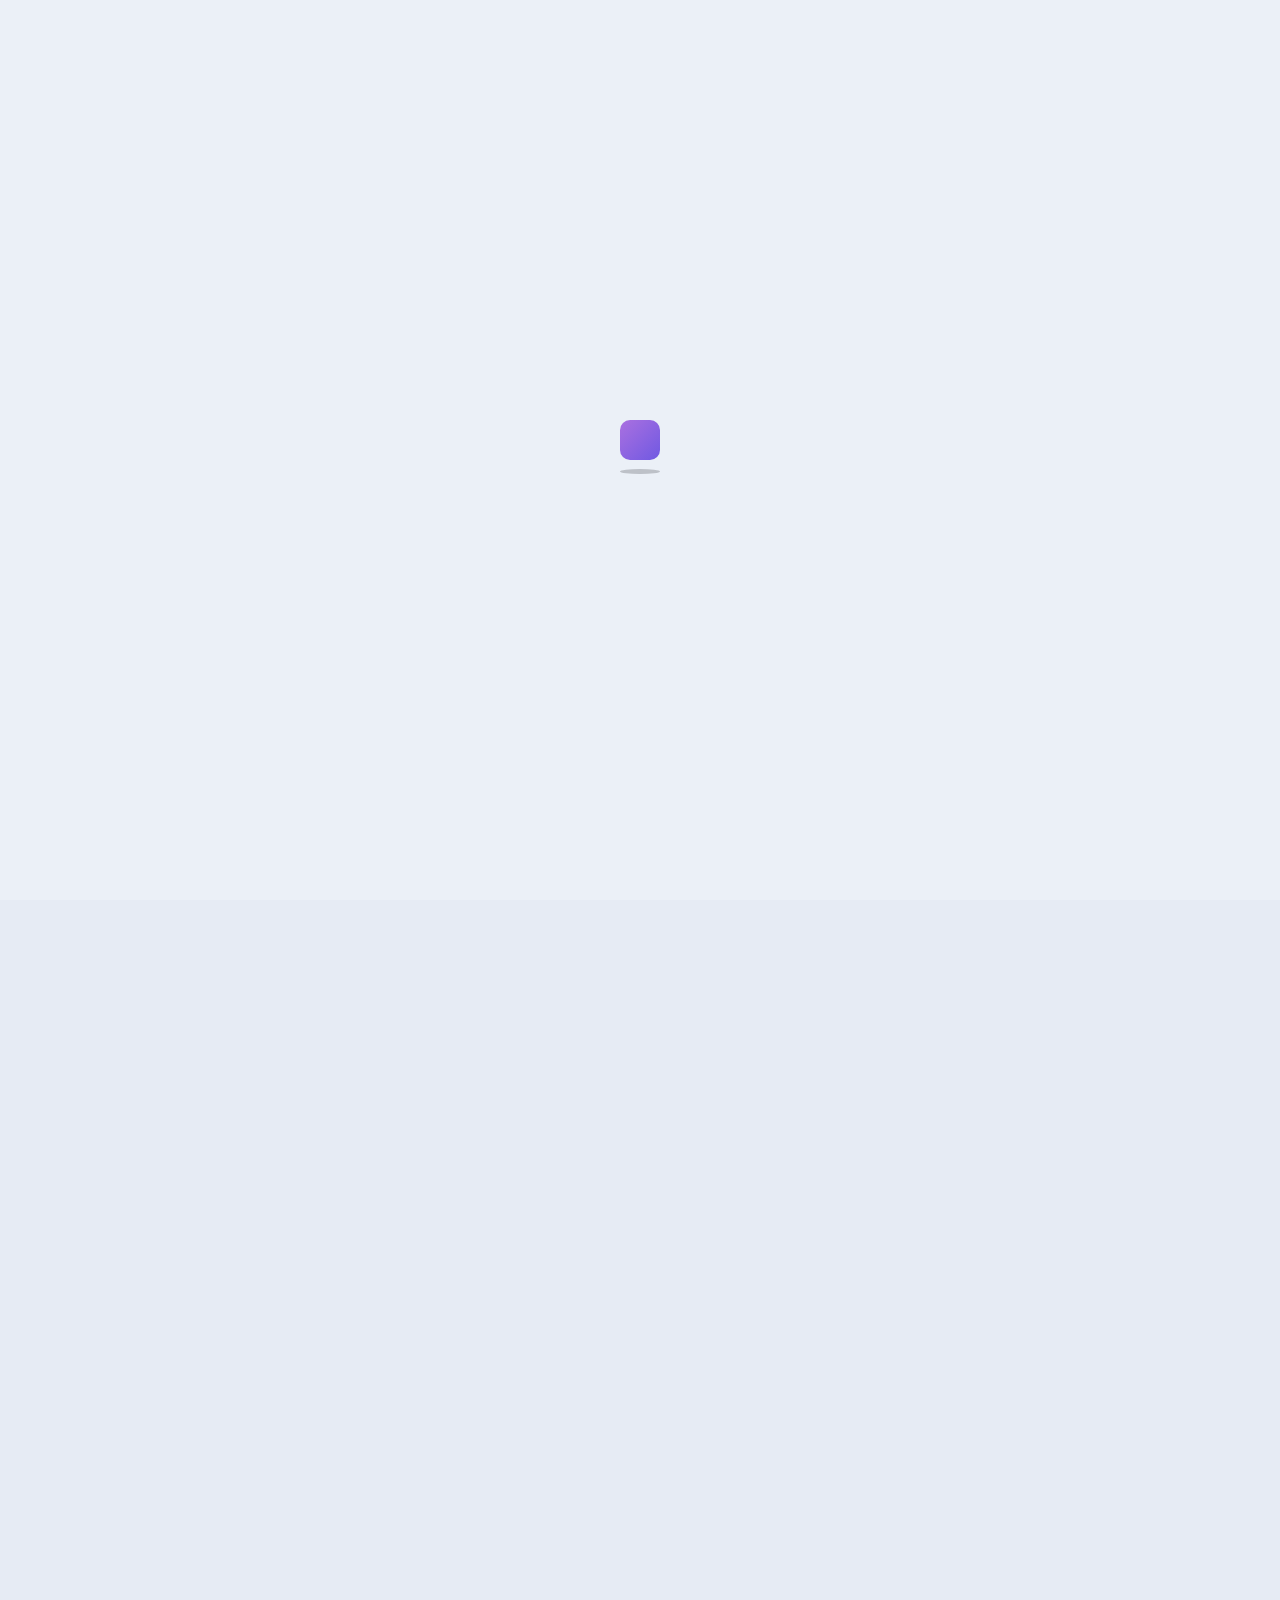
==== index.html @ 83da7476 "update 2" ====
<!DOCTYPE html>
<html lang="en" dir="ltr">

  <head>
    <meta charset="UTF-8">
    <!-- Page Title -->
    <title>Jufi Iqbal - Personal Portfolio & Resume</title>

    <!-- Meta Tags -->
    <meta name="description" content="Jufi Iqbal - Personal Portfolio & Resume HTML Template!">
    <meta name="keywords" content="Resume, Portfolio, Personal Page, CV, Web Developer">
    <meta name="author" content="jufi">
    <meta name="website" content="https://github.com/Juff-Iqs/resume.git">
    <meta name="email" content="juff.tigre@gmail.com" />
    <meta name="version" content="1.0.0">
                

    <!-- Viewport Meta-->
    <meta http-equiv="X-UA-Compatible" content="IE=edge">
    <meta name="viewport" content="width=device-width, initial-scale=1, maximum-scale=1">

    <!-- Template Favicon & Icons Start -->
    <link rel="icon" href="img/favicon/favicon.ico" sizes="any">
    <link rel="icon" href="img/favicon/icon.svg" type="image/svg+xml">
    <link rel="apple-touch-icon" href="img/favicon/apple-touch-icon.png">
    <link rel="manifest" href="img/favicon/manifest.webmanifest">


    <!-- Template Favicon & Icons End -->
    <!-- Facebook Metadata WA Start -->
     <meta property="og:title" content="Jufi Iqbal - Personal Portfolio & Resume">
     <meta property="og:description" content="Let's Build Your Digital Business Together!">
     <meta property="og:url" content="https://juff-iqs.github.io/resume/">
     <meta property="og:image" content="https://juff-iqs.github.io/img/works/resume-meta-jufi.jpg">
     <meta property="og:type" content="website">
     <meta property="og:site_name" content="Jufi Iqbal Portfolio">
     
     <!-- Twitter -->
      <meta name="twitter:card" content="summary_large_image">
      <meta name="twitter:title" content="Jufi Iqbal - Personal Portfolio & Resume">
      <meta name="twitter:description" content="Let's Build Your Digital Business Together!">
      <meta name="twitter:image" content="https://juff-iqs.github.io/img/works/resume-meta-jufi.jpg">

    
    <!-- Template Styles Start -->
    <link rel="stylesheet" href="css/loaders/loader.css">
    <link rel="stylesheet" type="text/css" href="css/plugins.css">
    <link rel="stylesheet" type="text/css" href="css/main.css">
    <!-- Template Styles End -->

    <!-- Custom Browser Color Start -->
    <meta name="theme-color" media="(prefers-color-scheme: light)" content="#dcdce7">
    <meta name="theme-color" media="(prefers-color-scheme: dark)" content="#111111">
    <meta name="msapplication-navbutton-color" content="#111111">
    <meta name="mobile-web-app-capable" content="yes">
    <meta name="apple-mobile-web-app-status-bar-style" content="black-translucent">
    <!-- Custom Browser Color End -->
  </head>

  <body>
    <!-- Loader Start -->
    <div id="loader" class="loader">
      <div id="loaderContent" class="loader__content">
        <div class="loader__shadow"></div>
        <div class="loader__box"></div>
      </div>
    </div>
    <!-- Loader End -->

    <!-- Header Start -->
    <header id="header" class="header d-flex justify-content-between">
      <!-- Navigation Menu Start -->
      <div class="header__navigation">
        <nav id="menu" class="menu">
          <ul class="menu__list d-flex justify-content-start">
            <li class="menu__item">
              <a class="menu__link btn" href="#home">
                <span class="menu__caption">Home</span>
                <i class="ph-bold ph-house-simple"></i>
              </a>
            </li>
            <li class="menu__item">
              <a class="menu__link btn" href="#portfolio">
                <span class="menu__caption">Portfolio</span>
                <i class="ph-bold ph-squares-four"></i>
              </a>
            </li>
            <li class="menu__item">
              <a class="menu__link btn" href="#about">
                <span class="menu__caption">About Me</span>
                <i class="ph-bold ph-user"></i>
              </a>
            </li>
            <li class="menu__item">
              <a class="menu__link btn" href="#resume">
                <span class="menu__caption">Resume</span>
                <i class="ph-bold ph-article"></i>
              </a>
            </li>
            <li class="menu__item">
              <a class="menu__link btn" href="#contact">
                <span class="menu__caption">Contact</span>
                <i class="ph-bold ph-envelope"></i>
              </a>
            </li>
          </ul>
        </nav>
      </div>
      <!-- Navigation Menu End -->

      <!-- Header Controls Start -->
       <!-- Tambahkan tombol switch language -->



  <!-- Language Switcher -->
  <button id="lang-switcher" 
          class="lang-switcher header__switcher btn" 
          type="button" role="switch" 
          aria-label="language switch" 
          aria-checked="en">
    <i class="ph-bold ph-translate"></i>
  </button>
      
      <div class="header__controls d-flex justify-content-end">
        <button id="color-switcher" class="color-switcher header__switcher btn" type="button" role="switch" aria-label="light/dark mode" aria-checked="true"></button>
        <a id="notify-trigger" class="header__trigger btn" target="_blank" 
        href="https://wa.me/6287888797917?text=Halo%2C%20saya%20lihat%20resume%20di%20web%20anda.%20Boleh%20saya%20mengetahui%20info%20lebih%20detail%3F">
          <span class="trigger__caption lang lang-en">Let's Talk</span>
          <span class="trigger__caption lang lang-id" style="display:none;">Hubungi Saya</span>
          <i class="ph-bold ph-chat-dots"></i>
        </a>
      </div>
      <!-- Header Controls End -->

    </header>
    <!-- Header End -->

    <!-- Gradient Background Start -->
    <div class="gradient-background">
      <div class="blur"></div>
      <div class="blur"></div>
      <div class="blur"></div>
    </div>
    <!-- Gradient Background End -->

    <!-- Avatar Side Block Start -->
    <div id="avatar" class="avatar">
      <div class="avatar__container d-flex flex-column justify-content-lg-between">
        <!-- image and logo -->
        <div class="avatar__block">
          <div class="avatar__image">
            <img src="img/avatars/foto-selvie.jpg" alt="Fullstack Developer">
          </div>

          <div class="avatar__logo d-flex align-items-center justify-content-center">
            
          <h6>Jufi Iqbal</h6>
          </div>

        </div>
        <!-- data caption #1 -->
        <div class="avatar__block">
          <h6>
            <small class="top lang lang-en">Specialization :</small>
            <small class="top lang lang-id" style="display:none;">Spesialisasi :</small>
             Full Stack Developer
          </h6>
        </div>
        <!-- data caption #2 -->
        <div class="avatar__block">
          <h6>
            <small class="top lang lang-en">Based in :</small>
            <small class="top lang lang-id" style="display:none;">Domisili :</small>
            Jakarta, Indonesia
          </h6>
        </div>
        <!-- socials and CTA button -->
        <div class="avatar__block">
          <div class="avatar__socials">
            <ul class="socials-square d-flex justify-content-center gap-5 center-content mt-2">
              <li class="socials-square__item">
                <a class="socials-square__link btn" href="https://www.instagram.com/suntreedjaya?utm_source=ig_web_button_share_sheet&igsh=MXVlNzN4NW9uazRpZw==" target="_blank"><i class="ph-bold ph-instagram-logo"></i></a>
              </li>
              <li class="socials-square__item">
                <a class="socials-square__link btn" href="https://www.facebook.com/profile.php?id=100093439098148" target="_blank"><i class="ph-bold ph-facebook-logo"></i></a>
              </li>
              <li class="socials-square__item">
                <a class="socials-square__link btn" href="https://id.linkedin.com/in/jufiiqbal" target="_blank"><i class="ph ph-linkedin-logo"></i></a>
              </li>
            </ul>
          </div>
          <div class="avatar__btnholder">
            <a class="btn btn-default btn-fullwidth btn-hover btn-hover-accent" href="#contact" target="_blank">
              <span class="btn-caption">Download CV</span>
               <i class="ph-bold ph-download-simple"></i>
            </a>
          </div>
        </div>
      </div>
    </div>
    <!-- Avatar Side Block End -->

    <!-- Page Content Start -->
    <div id="content" class="content">
      <div class="content__wrapper">

        <!-- Intro Section Start -->
        <section id="home" class="main intro">

          <!-- Headline Start -->
          <div id="headline" class="headline d-flex align-items-start flex-column" data-speed="1">
            <p class="headline__subtitle animate-headline">
              <svg xmlns="http://www.w3.org/2000/svg" x="0px" y="0px" width="13px" height="13px" viewBox="0 0 13 13" fill="currentColor">
                <path fill="currentColor" d="M5.6,12.6c-0.5-0.8-0.7-2.4-1.7-3.5c-1-1-2.7-1.2-3.5-1.7C-0.1,7-0.1,6,0.4,5.6c0.8-0.5,2.3-0.6,3.5-1.8
                  C5,2.8,5.1,1.2,5.6,0.4C6-0.1,7-0.1,7.4,0.4c0.5,0.8,0.7,2.4,1.8,3.5c1.2,1.2,2.6,1.2,3.5,1.7c0.6,0.4,0.6,1.4,0,1.7
                  C11.8,7.9,10.2,8,9.1,9.1c-1,1-1.2,2.7-1.7,3.5C7,13.1,6,13.1,5.6,12.6z"/>
              </svg>
              <span class="lang lang-en">Hi, I'm Jufi</span>
              <span class="lang lang-id"style="display:none;">Hai, Saya Jufi</span>
            </p>
            <h1 class="headline__title animate-headline lang lang-en">Let's Build Scale Up<br>Your Digital Business Together.</h1>
            <h1 class="headline__title animate-headline lang lang-id" style="display:none;">
              Mari Membangun<br>Digital Bisnis Anda Bersama.</h1>
            <div class="headline__btnholder d-flex flex-column flex-sm-row">
              <a class="btn mobile-vertical btn-default btn-hover btn-hover-accent-mobile animate-headline" href="#portfolio">
                <span class="btn-caption lang lang-en">My Works</span>
                <span class="btn-caption lang-id"style="display:none;">Pekerjaan Saya</span>
                <i class="ph-bold ph-squares-four"></i>
              </a>
            </div>
          </div>
          <!-- Headline End -->

          <!-- Scroll Button Start -->
          <div class="rotating-btn">
            <a href="#portfolio" class="rotating-btn__link slide-down">
              <!-- SVG rotating text -->
              <svg version="1.1" xmlns="http://www.w3.org/2000/svg" xmlns:xlink="http://www.w3.org/1999/xlink" x="0px" y="0px"
                viewBox="0 0 120 120" style="enable-background:new 0 0 120 120;" xml:space="preserve" 
                class="animate-rotation" data-value="360">
                <defs>
                  <path id="textPath" d="M110,59.5c0,27.6-22.4,50-50,50s-50-22.4-50-50s22.4-50,50-50S110,31.9,110,59.5z"/>
                </defs>
                <g>
                  <use xlink:href="#textPath" fill="none"></use>
                  <text>
                    <!-- button text here!!! -->
                    <textPath xlink:href="#textPath">Scroll for More * Scroll for More * </textPath>
                  </text>
                </g>
              </svg>
              <!-- arrow icon -->
              <i class="ph-bold ph-arrow-down"></i>
            </a>
          </div>
          <!-- Scroll Button End -->

        </section>
        <!-- Intro Section End -->

        <!-- Portfolio Section Start -->
        <section id="portfolio" class="inner inner-first portfolio">

          <!-- Content Block - H2 Section Title Start -->
          <div class="content__block section-grid-title">
            <p class="h2__subtitle animate-in-up">
              <svg xmlns="http://www.w3.org/2000/svg" x="0px" y="0px" width="13px" height="13px" viewBox="0 0 13 13" fill="currentColor">
                <path fill="currentColor" d="M5.6,12.6c-0.5-0.8-0.7-2.4-1.7-3.5c-1-1-2.7-1.2-3.5-1.7C-0.1,7-0.1,6,0.4,5.6c0.8-0.5,2.3-0.6,3.5-1.8
                  C5,2.8,5.1,1.2,5.6,0.4C6-0.1,7-0.1,7.4,0.4c0.5,0.8,0.7,2.4,1.8,3.5c1.2,1.2,2.6,1.2,3.5,1.7c0.6,0.4,0.6,1.4,0,1.7
                  C11.8,7.9,10.2,8,9.1,9.1c-1,1-1.2,2.7-1.7,3.5C7,13.1,6,13.1,5.6,12.6z"/>
              </svg>
              <span>Portfolio</span>
            </p><br>
            <h2 class="h2__title animate-in-up lang lang-en">Let's Check My Featured Work</h2>
            <h2 class="h2__title animate-in-up lang lang-id" style="display:none;">Cek Pekerjaan Saya</h2>
          </div>
          <!-- Content Block - H2 Section Title End -->

          <!-- Content Block - Works Gallery Start -->
          <div class="content__block grid-block">
            <div class="container-fluid px-0 inner__gallery">
              <div class="row gx-0 my-gallery" itemscope itemtype="http://schema.org/ImageGallery">

                <!-- Works Gallery Single Item Start Produk 1-->
                <figure class="col-12 col-md-6 gallery__item grid-item animate-card-2" itemprop="associatedMedia" itemscope itemtype="http://schema.org/ImageObject">
                  <a href="img/works/Pf-1-prod-1.jpg" data-image="img/works/Pf-1-prod-1.jpg" class="gallery__link" itemprop="contentUrl" data-size="1400x1400">
                    <img src="img/works/Pf-1-prod-1.jpg" class="gallery__image" itemprop="thumbnail" alt="Image 1">
                  </a>
                  <figcaption class="gallery__descr" itemprop="caption description">
                    <h5>Real Estate - Website</h5>
                    <div class="card__tags d-flex flex-wrap">
                      <span class="rounded-tag opposite">UI UX Design, </span>
                      <span class="rounded-tag opposite">CMS</span>
                      <span class="rounded-tag opposite" onclick="window.open('portfolio-1.html', '_blank')"  style="cursor:pointer;">
                        <i class="ph-bold ph-info"></i></span>
                    </div>
                    <p class="small">E-Commerce website 5 Page. Built with HTML, Bootstrap, Node.js, and MongoDB. 
                      Features include property listings, user authentication, and Shop Pages.
                    </p>
                    <a href="portfolio-1.html" target="_blank" 
                    class="btn btn-sm btn-default btn-hover btn-hover-accent mt-2">
                    <span class="btn-caption">Detail</span>
                    <i class="ph-bold ph-arrow-right"></i>
                  </a>
                  </figcaption>
                </figure>
    
                <!-- Works Gallery Single Item Start Produk 2-->
                <figure class="col-12 col-md-6 gallery__item grid-item animate-card-2" itemprop="associatedMedia" itemscope itemtype="http://schema.org/ImageObject">
                  <a href="img/works/Pf-2-prod-2.jpg" data-image="img/works/Pf-2-prod-2.jpg" class="gallery__link" itemprop="contentUrl" data-size="1400x1400">
                    <img src="img/works/Pf-2-prod-2.jpg" class="gallery__image" itemprop="thumbnail" alt="Image description">
                  </a>
                  <figcaption class="gallery__descr opposite" itemprop="caption description">
                    <h5 class="opposite">MICE & Travel Agency</h5>
                    <div class="card__tags d-flex flex-wrap">
                      <span class="rounded-tag opposite">UI UX Design, </span>
                      <span class="rounded-tag opposite">Landing Page</span>
                      <span class="rounded-tag opposite" onclick="window.open('portfolio-2.html', '_blank')"  style="cursor:pointer;">
                        <i class="ph-bold ph-info"></i></span>
                    </div>
                    <p class="small">Single landing page website built with HTML, CSS, Bootstrap, cPanel, and PHP.
                      Includes company profile and product information features."
                    </p>
                     <a href="portfolio-2.html" target="_blank" 
                    class="btn btn-sm btn-default btn-hover btn-hover-accent mt-2">
                    <span class="btn-caption">Detail</span>
                    <i class="ph-bold ph-arrow-right"></i>
                  </a>
                  </figcaption>
                </figure>
                <!-- Works Gallery Single Item End -->
    
                <!-- Works Gallery Single Item Start Produk 3 -->
                <figure class="col-12 col-md-6 gallery__item grid-item animate-card-2" itemprop="associatedMedia" itemscope itemtype="http://schema.org/ImageObject">
                  <a href="img/works/Pf-3-prod-1.jpg" data-image="img/works/Pf-3-prod-1.jpg" class="gallery__link" itemprop="contentUrl" data-size="1400x1400">
                    <img src="img/works/Pf-3-prod-1.jpg" class="gallery__image" itemprop="thumbnail" alt="Image description">
                  </a>
                  <figcaption class="gallery__descr opposite" itemprop="caption description">
                    <h5 class="opposite">Health & Beauty</h5>
                    <div class="card__tags d-flex flex-wrap">
                      <span class="rounded-tag opposite">UI UX Design, </span>
                      <span class="rounded-tag opposite">Landing Page</span>
                      <span class="rounded-tag opposite" onclick="window.open('portfolio-3.html', '_blank')" style="cursor:pointer;">
                        <i class="ph-bold ph-info"></i></span>
                    </div>
                    <p class="small">E-commerse page website built with HTML, CSS & Wordpress.
                      Includes company profile and product information features."
                    </p>
                     <a href="portfolio-3.html" target="_blank" 
                    class="btn btn-sm btn-default btn-hover btn-hover-accent mt-2">
                    <span class="btn-caption">Detail</span>
                    <i class="ph-bold ph-arrow-right"></i>
                  </a>
                  </figcaption>
                </figure>
              </div>
            </div>
          </div>
          <!-- Content Block - Works Gallery End Produk 3 -->
        </section>
        <!-- Portfolio Section End -->

        <!-- About Section Start -->
        <section id="about" class="inner about">
          <!-- Content Block - H2 Section Title Start -->
          <div class="content__block section-grid-title">
            <p class="h2__subtitle animate-in-up">
              <svg xmlns="http://www.w3.org/2000/svg" x="0px" y="0px" width="13px" height="13px" viewBox="0 0 13 13" fill="currentColor">
                <path fill="currentColor" d="M5.6,12.6c-0.5-0.8-0.7-2.4-1.7-3.5c-1-1-2.7-1.2-3.5-1.7C-0.1,7-0.1,6,0.4,5.6c0.8-0.5,2.3-0.6,3.5-1.8
                  C5,2.8,5.1,1.2,5.6,0.4C6-0.1,7-0.1,7.4,0.4c0.5,0.8,0.7,2.4,1.8,3.5c1.2,1.2,2.6,1.2,3.5,1.7c0.6,0.4,0.6,1.4,0,1.7
                  C11.8,7.9,10.2,8,9.1,9.1c-1,1-1.2,2.7-1.7,3.5C7,13.1,6,13.1,5.6,12.6z"/>
              </svg>
              <span>About Me</span>
            </p>
            <h2 class="h2__title animate-in-up">Crafting Digital Experiences, Building Scalable and Efficient Solutions.</h2>
          </div>
          <!-- Content Block - H2 Section Title End -->

          <!-- Content Block - Achievements Start -->
          <div class="content__block grid-block">
            <div class="achievements d-flex flex-column flex-md-row align-items-md-stretch">
              <!-- achievements single item -->
              <div class="achievements__item d-flex flex-column grid-item animate-card-3">
                <div class="achievements__card">
                  <p class="achievements__number">15+</p>
                  <p class="achievements__descr">Happy clients</p>
                </div>
              </div>
              <!-- achievements single item -->
              <div class="achievements__item d-flex flex-column grid-item animate-card-3">
                <div class="achievements__card">
                  <p class="achievements__number">2+</p>
                  <p class="achievements__descr">Years of experience</p>
                </div>
              </div>
              <!-- achievements single item -->
              <div class="achievements__item d-flex flex-column grid-item animate-card-3">
                <div class="achievements__card">
                  <p class="achievements__number">15+</p>
                  <p class="achievements__descr">Projects done</p>
                </div>
              </div>
            </div>
          </div>
          <!-- Content Block - Achievements End -->

          <!-- Content Block - About Me Data Start -->
          <div class="content__block grid-block block-large">
            <div class="container-fluid p-0">
              <div class="row g-0 justify-content-between">
                
                <!-- About Me Description Start -->
                <div class="col-12 col-xl-8 grid-item about-descr">
                  <p class="about-descr__text animate-in-up">
                    Hi, I'm Jufi a <a href="#0" class="text-link">Front-End and Back-End Developer </a> 
                    with a strong background in designing and developing dynamic web applications.
                    I have expertise in both front-end and back-end technologies. I create seamless digital experiences 
                    that balance functionality, performance, and aesthetics. I enjoy collaborating with teams, adapting
                    to new challenges, and continuously learning to grow in the ever-evolving world of technology. 
                  </p>
                  <p class="about-descr__text animate-in-up">
                    I excited collaborating with teams, adapting to new challenges, and continuously
                    learning to grow in the ever-evolving world of technology.  
                  </p>
                  <div class="btn-group about-descr__btnholder animate-in-up">
                    <a class="btn mobile-vertical btn-default btn-hover btn-hover-accent" href="#0">
                      <span class="btn-caption">Download CV</span>
                      <i class="ph-bold ph-download-simple"></i>
                    </a>
                  </div>
                </div>
                <!-- About Me Description End -->
      
                <!-- About Me Information Start -->
                <div class="col-12 col-xl-4 grid-item about-info">
                  <div class="about-info__item animate-in-up">
                    <h6>
                      <small class="top">Name</small>
                      Jufi Iqbal
                    </h6>
                  </div>
                  <div class="about-info__item animate-in-up">
                    <h6>
                      <small class="top">Phone</small>
                      <a class="text-link-bold" href="tel:+12127089400">+6287888797917</a>
                    </h6>
                  </div>
                  <div class="about-info__item animate-in-up">
                    <h6>
                      <small class="top">Email</small>
                      <a class="text-link-bold" href="mailto:example@example.com?subject=Message%20from%20your%20site">juff.tigre@gmail.com</a>
                    </h6>
                  </div>
                  <div class="about-info__item animate-in-up">
                    <h6>
                      <small class="top">Location</small>
                      <a class="text-link-bold" href="https://maps.app.goo.gl/xMJXTEUeHkv6kYRQ6" target="_blank">Jakarta, Indonesia</a>
                    </h6>
                  </div>
                </div>
                <!-- About Me Information End -->
      
              </div>
            </div>
          </div>
          <!-- Content Block - About Me Data End -->
           
          

          <!-- Content Block - Services Start -->
          <div class="content__block grid-block">
            <div class="container-fluid p-0">
              <div class="row g-0 align-items-stretch cards">
                <!-- services grid cards single item -->
                <div class="col-12 col-md-6 cards__item grid-item animate-card-2">
                  <div class="cards__card d-flex flex-column">
                    <div class="cards__descr">
                      <h4 class="cards__title animate-in-up">Digital art and graphic design</h4>
                      <div class="cards__tags d-flex flex-wrap animate-in-up">
                        <span class="rounded-tag tag-outline">Illustrations</span>
                        <span class="rounded-tag tag-outline">AI Experiments</span>
                      </div>
                      <p class="small cards__text animate-in-up">I use Adobe Photoshop, Fresco and Blender to create 
                        illustrations and 3D renders for my clients and stocks.
                      </p>
                    </div>
                  </div>
                </div>
                <!-- services grid cards single item -->
                <div class="col-12 col-md-6 cards__item grid-item animate-card-2">
                  <div class="cards__card d-flex flex-column">
                    <div class="cards__descr">
                      <h4 class="cards__title animate-in-up">SEO/Digital marketing solutions</h4>
                      <div class="cards__tags d-flex flex-wrap animate-in-up">
                        <span class="rounded-tag tag-outline">Social Media</span>
                        <span class="rounded-tag tag-outline">Analytics</span>
                      </div>
                      <p class="small cards__text animate-in-up">Social media content plans, media monitoring, email and text messaging
                        and search engine optimization.
                      </p>
                    </div>
                  </div>
                </div>
                <!-- services grid cards single item -->
                <div class="col-12 col-md-6 cards__item grid-item animate-card-2">
                  <div class="cards__card d-flex flex-column">
                    <div class="cards__descr">
                      <h4 class="cards__title animate-in-up">Brand<br>identity</h4>
                      <div class="cards__tags d-flex flex-wrap animate-in-up">
                        <span class="rounded-tag tag-outline">Logo Design</span>
                        <span class="rounded-tag tag-outline">Style Guides</span>
                      </div>
                      <p class="small cards__text animate-in-up">I help my clients to develop a personality and brand voice, 
                        design the brand look and logo.
                      </p>
                    </div>
                  </div>
                </div>
              </div>
            </div>
          </div>
          <!-- Content Block - Services End -->
        </section>
        <!-- About Section End -->

        <!-- Resume Section Start -->
        <section id="resume" class="inner resume">

          <!-- Content Block - H2 Section Title Start -->
           <div class="content__block section-title">
            <p class="h2__subtitle  animate-in-up">
              <svg xmlns="http://www.w3.org/2000/svg" x="0px" y="0px" width="13px" height="13px" viewBox="0 0 13 13" fill="currentColor">
                <path fill="currentColor" d="M5.6,12.6c-0.5-0.8-0.7-2.4-1.7-3.5c-1-1-2.7-1.2-3.5-1.7C-0.1,7-0.1,6,0.4,5.6c0.8-0.5,2.3-0.6,3.5-1.8
                  C5,2.8,5.1,1.2,5.6,0.4C6-0.1,7-0.1,7.4,0.4c0.5,0.8,0.7,2.4,1.8,3.5c1.2,1.2,2.6,1.2,3.5,1.7c0.6,0.4,0.6,1.4,0,1.7
                  C11.8,7.9,10.2,8,9.1,9.1c-1,1-1.2,2.7-1.7,3.5C7,13.1,6,13.1,5.6,12.6z"/>
              </svg>
              <span>Resume</span>
            </p>
            <h2 class="h2__title  animate-in-up">Education and Practical Experience</h2>
          </div>
          <div class="content__block block-large">

            <!-- H3 Block Start -->
            <div class="section-h3">
              <h3 class="h3__title animate-in-up">Work experience</h3>
            </div>
            <!-- H3 Block End -->

            <!-- Experience Lines Start -->
            <div class="container-fluid p-0 resume-lines">
              <!-- experience single item -->
              <div class="row g-0 resume-lines__item animate-in-up">
                <div class="col-12 col-md-2">
                  <span class="resume-lines__date animate-in-up">2019 - 2020</span>
                </div>
                <div class="col-12 col-md-5">
                  <h5 class="resume-lines__title animate-in-up">Web Development, UI/UX Design, SEO, Wordpress, Google Ads, Meta Ads</h5>
                  <p class="resume-lines__source animate-in-up">in the
                    <a href="#0" class="text-link-bold" target="_blank">GWI Tours & Travel</a>
                  </p>
                </div>
                <div class="col-12 col-md-5">
                  <p class="small resume-lines__descr animate-in-up">Build website from zero, design, optimization, update and maintenance website. 
                    Make content for design copywrite blog and product. All in maintenance</p>
                </div>
              </div>
              <!-- experience single item -->
              <div class="row g-0 resume-lines__item animate-in-up">
                <div class="col-12 col-md-2">
                  <span class="resume-lines__date animate-in-up">2020 - 2021</span>
                </div>
                <div class="col-12 col-md-5">
                  <h5 class="resume-lines__title animate-in-up">Web Development, UI/UX Design, Front End</h5>
                  <p class="resume-lines__source animate-in-up">in the
                    <a href="#0" class="text-link-bold" target="_blank">Sinar Angsa Media</a> Publisher
                  </p>
                </div>
                <div class="col-12 col-md-5">
                  <p class="small resume-lines__descr animate-in-up">As a freelancer, my responsibilities included building 
                    and designing websites, optimizing performance, and providing regular updates and maintenance to ensure smooth operation.
                  </p>
                </div>
              </div>
              <!-- experience single item -->
              <div class="row g-0 resume-lines__item animate-in-up">
                <div class="col-12 col-md-2">
                  <span class="resume-lines__date animate-in-up">2021 - Now</span>
                </div>
                <div class="col-12 col-md-5">
                  <h5 class="resume-lines__title animate-in-up">Web Development, UI/UX Design, Front-End & Back-End</h5>
                  <p class="resume-lines__source animate-in-up">in the
                    <a href="#0" class="text-link-bold" target="_blank">Kreatif Djaya Komunika</a>
                    agency
                  </p>
                </div>
                <div class="col-12 col-md-5">
                  <p class="small resume-lines__descr animate-in-up">Involved in creating web designs and developing intuitive UI/UX 
                    to enhance user experience. Additionally, responsible for implementing SEO strategies and managing digital marketing 
                    campaigns through Google Ads and Meta Ads.</p>
                </div>
              </div>
            </div>
            <!-- Experience Lines End -->
          </div>


          <!-- Content Block - Experience Start -->
          <div class="content__block block-large">

            <!-- H3 Block Start -->
            <div class="section-h3">
              <h3 class="h3__title animate-in-up">Education</h3>
            </div>
            <!-- H3 Block End -->

            <!-- Experience Lines Start -->
            <div class="container-fluid p-0 resume-lines">
              <!-- education single item -->
              <div class="row g-0 resume-lines__item animate-in-up">
                <div class="col-12 col-md-2">
                  <span class="resume-lines__date animate-in-up">2018 - 2019</span>
                </div>
                <div class="col-12 col-md-5">
                  <h5 class="resume-lines__title animate-in-up">Web Development, SEO & Digital Marketing</h5>
                  <p class="resume-lines__source animate-in-up">Course by
                    <a href="#0" class="text-link-bold" target="_blank">Babastudio</a>
                  </p>
                </div>
                <div class="col-12 col-md-5">
                  <p class="small resume-lines__descr animate-in-up">Intensive research, innovative design, and reliable website development
                    with worpress with a focus on SEO.</p>
                </div>
              </div>
              <!-- education single item -->
              <div class="row g-0 resume-lines__item animate-in-up">
                <div class="col-12 col-md-2">
                  <span class="resume-lines__date animate-in-up">2019 - 2020</span>
                </div>
                <div class="col-12 col-md-5">
                  <h5 class="resume-lines__title animate-in-up">Web Development</h5>
                  <p class="resume-lines__source animate-in-up">Course by 
                    <a href="#0" class="text-link-bold" target="_blank">Dumet School</a>
                  </p>
                </div>
                <div class="col-12 col-md-5">
                  <p class="small resume-lines__descr animate-in-up">Conduct research, design, and develop web using WordPress. 
                    This includes analyzing, creating responsive and visually, and ensuring optimal performance.</p>
                </div>
              </div>
              <!-- education single item -->
              <div class="row g-0 resume-lines__item animate-in-up">
                <div class="col-12 col-md-2">
                  <span class="resume-lines__date animate-in-up">2024 - Now</span>
                </div>
                <div class="col-12 col-md-5">
                  <h5 class="resume-lines__title animate-in-up">Full Stack Development</h5>
                  <p class="resume-lines__source animate-in-up"> Course by
                    <a href="#0" class="text-link-bold" target="_blank">Udemy</a>
                  </p>
                </div>
                <div class="col-12 col-md-5">
                  <p class="small resume-lines__descr animate-in-up">This course is about how to become a full-stack developer.
                     It covers HTML, CSS, Java, Node.js, Express.js, MongoDB, and React.
                  </p>
                </div>
              </div>
            </div>
            <!-- Experience Lines End -->
          </div>
          <!-- Content Block - Experience End -->

          <!-- Content Block - H3 Block Start -->
          <div class="content__block">
            <div class="section-h3 section-h3-grid">
              <h3 class="h3__title animate-in-up">My Tools</h3>
            </div>
          </div>
          <!-- Content Block - H3 Block End -->

          <!-- Content Block - Tools List Start -->
          <div class="content__block grid-block block-large">
            <!-- Tools List Start -->
            <div class="tools-cards d-flex justify-content-start flex-wrap">
              <!-- tools simgle item -->            
              <div class="tools-cards__item d-flex grid-item-s animate-card-5">
                <div class="tools-cards__card">
                  <img class="tools-cards__icon animate-in-up" src="img/icons/icon-html.svg" alt="html5 Icon">
                  <h6 class="tools-cards__caption animate-in-up">HTML5</h6>
                </div>
              </div>
              <!-- tools simgle item -->
              <div class="tools-cards__item d-flex grid-item-s animate-card-5">
                <div class="tools-cards__card">
                  <img class="tools-cards__icon animate-in-up" src="img/icons/icon-css.svg" alt="css3 Icon">
                  <h6 class="tools-cards__caption animate-in-up">CSS3</h6>
                </div>
              </div>

              <!-- tools simgle item -->
              <div class="tools-cards__item d-flex grid-item-s animate-card-5">
                <div class="tools-cards__card">
                  <img class="tools-cards__icon animate-in-up" src="img/icons/icon-java.png" alt="JavaScript Icon">
                  <h6 class="tools-cards__caption animate-in-up">Javascript </h6>
                </div>
              </div>

              <!-- tools simgle item -->
              <div class="tools-cards__item d-flex grid-item-s animate-card-5">
                <div class="tools-cards__card">
                  <img class="tools-cards__icon animate-in-up" src="img/icons/icon-bootstrap.png" alt="bootstrap 5 Icon">
                  <h6 class="tools-cards__caption animate-in-up">Bootstrap 5</h6>
                </div>
              </div>
              
              <!-- tools simgle item -->
               <div class="tools-cards__item d-flex grid-item-s animate-card-5">
                <div class="tools-cards__card">
                  <img class="tools-cards__icon animate-in-up theme-icon"
                  src="img/icons/icon-node-js.png"
                  data-light="img/icons/icon-node-js.png"
                  data-dark="img/icons/icon-node-js-white.png"
                  alt="Node JS Icon">
                  <h6 class="tools-cards__caption animate-in-up">Node JS</h6>
                </div>
              </div>
              
              <!-- tools simgle item -->
              <div class="tools-cards__item d-flex grid-item-s animate-card-5">
                <div class="tools-cards__card">
                  <img class="tools-cards__icon animate-in-up" src="img/icons/icon-react.png" alt="React Icon">
                  <h6 class="tools-cards__caption animate-in-up">React</h6>
                </div>
              </div>
              
              <!-- tools simgle item -->
               <div class="tools-cards__item d-flex grid-item-s animate-card-5">
                <div class="tools-cards__card">
                  <img class="tools-cards__icon animate-in-up theme-icon"
                  src="img/icons/icon-monggodb.png"
                  data-light="img/icons/icon-monggodb.png"
                  data-dark="img/icons/icon-monggodb-white.png"
                  alt="MongoDB Icon">
                  <h6 class="tools-cards__caption animate-in-up">MongoDB</h6>
                </div>
              </div>

              <!-- tools simgle item -->
              <div class="tools-cards__item d-flex grid-item-s animate-card-5">
                <div class="tools-cards__card">
                  <img class="tools-cards__icon animate-in-up" src="img/icons/icon-wordpress.png" alt="Wordpress Icon">
                  <h6 class="tools-cards__caption animate-in-up">Wordpress</h6>
                </div>
              </div>

              <!-- tools simgle item -->
              <div class="tools-cards__item d-flex grid-item-s animate-card-5">
                <div class="tools-cards__card">
                  <img class="tools-cards__icon animate-in-up" src="img/icons/icon-illustrator.svg" alt="Tools Icon">
                  <h6 class="tools-cards__caption animate-in-up">Illustrator</h6>
                </div>
              </div>
              <!-- tools simgle item -->
              <div class="tools-cards__item d-flex grid-item-s animate-card-5">
                <div class="tools-cards__card">
                  <img class="tools-cards__icon animate-in-up" src="img/icons/icon-photoshop.svg" alt="Tools Icon">
                  <h6 class="tools-cards__caption animate-in-up">Photoshop</h6>
                </div>
              </div>



              <!-- tools simgle item -->
            </div>
            <!-- Tools List End -->
          </div>
       

          <!-- Content Block - H2 Block Start -->
          <div class="content__block section-title">
            <p class="h2__subtitle animate-in-up">
              <svg xmlns="http://www.w3.org/2000/svg" x="0px" y="0px" width="13px" height="13px" viewBox="0 0 13 13" fill="currentColor">
                <path fill="currentColor" d="M5.6,12.6c-0.5-0.8-0.7-2.4-1.7-3.5c-1-1-2.7-1.2-3.5-1.7C-0.1,7-0.1,6,0.4,5.6c0.8-0.5,2.3-0.6,3.5-1.8
                  C5,2.8,5.1,1.2,5.6,0.4C6-0.1,7-0.1,7.4,0.4c0.5,0.8,0.7,2.4,1.8,3.5c1.2,1.2,2.6,1.2,3.5,1.7c0.6,0.4,0.6,1.4,0,1.7
                  C11.8,7.9,10.2,8,9.1,9.1c-1,1-1.2,2.7-1.7,3.5C7,13.1,6,13.1,5.6,12.6z"/>
              </svg>
              <span>Testimonials</span>
            </p>
            <h2 class="h2__title animate-in-up">Clients say about me</h2>
          </div>
          <!-- Content Block - H2 Block End -->

          <!-- Content Block - Testimonials Slider Start -->
          <div class="content__block">
            <!-- Testimonials Slider Start -->
            <div class="testimonials-slider">
              <!-- slider main container -->
              <div class="swiper-testimonials">
                <!-- additional required wrapper -->
                <div class="swiper-wrapper">
                  <!-- slides -->
                  <div class="swiper-slide">
                    <div class="testimonials-card animate-in-up">
                      <div class="testimonials-card__tauthor d-flex animate-in-up">
                        <div class="tauthor__avatar">
                          <img src="https://dummyimage.com/400x400/4d4d4d/636363" alt="Review Author">
                        </div>
                        <div class="tauthor__info d-flex flex-column justify-content-center">
                          <p class="tauthor__name">Alex Tomato</p>
                          <p class="tauthor__position">Brand Manager in 
                            <a href="#0" class="text-link-bold" target="_blank">Instant Design</a>
                          </p>
                          <div class="tauthor__rating d-flex">
                            <i class="ph-fill ph-star"></i>
                            <i class="ph-fill ph-star"></i>
                            <i class="ph-fill ph-star"></i>
                            <i class="ph-fill ph-star"></i>
                            <i class="ph-fill ph-star"></i>
                          </div>
                        </div>
                      </div>
                      <div class="testimonials-card__descr animate-in-up">
                        <p>Lorem ipsum dolor sit amet, consectetuer adipiscing elit, sed diam nonummy nibh euismod tincidunt ut 
                          laoreet dolore magna aliquam erat volutpat. Ut wisi enim ad minim veniam, quis nostrud. Dolore magna aliquam.</p>
                      </div>
                      <div class="testimonials-card__btnholder animate-in-up">
                        <a class="btn mobile-vertical btn-line btn-transparent slide-right" href="#0">
                          <span class="btn-caption">Project Page</span>
                          <i class="ph-bold ph-arrow-right"></i>
                        </a>
                      </div>
                    </div>
                  </div>
                  <div class="swiper-slide">
                    <div class="testimonials-card  animate-in-up">
                      <div class="testimonials-card__tauthor d-flex  animate-in-up">
                        <div class="tauthor__avatar">
                          <img src="https://dummyimage.com/400x400/4d4d4d/636363" alt="Review Author">
                        </div>
                        <div class="tauthor__info d-flex flex-column justify-content-center">
                          <p class="tauthor__name">Jenny Pineapple</p>
                          <p class="tauthor__position">SEO in 
                            <a href="#0" class="text-link-bold" target="_blank">Creative People</a>
                          </p>
                          <div class="tauthor__rating d-flex">
                            <i class="ph-fill ph-star"></i>
                            <i class="ph-fill ph-star"></i>
                            <i class="ph-fill ph-star"></i>
                            <i class="ph-fill ph-star"></i>
                            <i class="ph-fill ph-star"></i>
                          </div>
                        </div>
                      </div>
                      <div class="testimonials-card__descr animate-in-up">
                        <p>Lorem ipsum dolor sit amet, consectetuer adipiscing elit, sed diam nonummy nibh euismod tincidunt ut 
                          laoreet dolore magna aliquam erat volutpat. Ut wisi enim ad minim veniam, quis nostrud. Dolore magna aliquam.</p>
                      </div>
                      <div class="testimonials-card__btnholder animate-in-up">
                        <a class="btn mobile-vertical btn-line btn-transparent slide-right" href="#0">
                          <span class="btn-caption">Project Page</span>
                          <i class="ph-bold ph-arrow-right"></i>
                        </a>
                      </div>
                    </div>
                  </div>
                </div>
                <!-- navigation buttons -->
                <div class="swiper-button-prev mxd-slider-btn-square mxd-slider-btn-square-prev animate-in-up">
                  <a class="btn btn-square btn-square-s btn-outline slide-left" href="#0">
                    <i class="ph-bold ph-caret-left"></i>
                  </a>
                </div>
                <div class="swiper-button-next mxd-slider-btn-square mxd-slider-btn-square-next animate-in-up">
                  <a class="btn btn-square btn-square-s btn-outline slide-right" href="#0">
                    <i class="ph-bold ph-caret-right"></i>
                  </a>
                </div>
              </div>
            </div>
            <!-- Testimonials Slider End -->

          </div>
          <!-- Content Block - Testimonials Slider End -->

        </section>
        <!-- Resume Section End -->

        <!-- Contact Section Start -->
        <section id="contact" class="inner contact">

          <!-- Content Block - H2 Section Title Start -->
          <div class="content__block section-title">
            <p class="h2__subtitle  animate-in-up">
              <svg xmlns="http://www.w3.org/2000/svg" x="0px" y="0px" width="13px" height="13px" viewBox="0 0 13 13" fill="currentColor">
                <path fill="currentColor" d="M5.6,12.6c-0.5-0.8-0.7-2.4-1.7-3.5c-1-1-2.7-1.2-3.5-1.7C-0.1,7-0.1,6,0.4,5.6c0.8-0.5,2.3-0.6,3.5-1.8
                  C5,2.8,5.1,1.2,5.6,0.4C6-0.1,7-0.1,7.4,0.4c0.5,0.8,0.7,2.4,1.8,3.5c1.2,1.2,2.6,1.2,3.5,1.7c0.6,0.4,0.6,1.4,0,1.7
                  C11.8,7.9,10.2,8,9.1,9.1c-1,1-1.2,2.7-1.7,3.5C7,13.1,6,13.1,5.6,12.6z"/>
              </svg>
              <span>Contact</span>
            </p>
            <h2 class="h2__title  animate-in-up">Let's make something awesome together!</h2>
          </div>
          <!-- Content Block - H2 Section Title End -->

          <!-- Content Block - Contact Form Start -->
          <div class="content__block grid-block block-grid-large">
            <div class="form-container">

              <!-- Reply Messages Start -->
              <div class="form__reply centered text-center">
                <i class="ph-bold ph-smiley reply__icon"></i>
                <p class="reply__title">Done!</p>
                <span class="reply__text">Thanks for your message. I'll get back as soon as possible.</span>
              </div> 
              <!-- Reply Messages End -->

              <!-- Contact Form Start -->
              <form class="form contact-form" id="contact-form">
                <!-- Hidden Required Fields -->
                <input type="hidden" name="project_name" value="Starter Template">
                <input type="hidden" name="admin_email" value="support@mixdesign.dev">
                <input type="hidden" name="form_subject" value="Contact Form Message">
                <!-- END Hidden Required Fields-->
                <div class="container-fluid p-0">
                  <div class="row gx-0">
                    <div class="col-12 col-md-6 form__item animate-in-up">
                      <input type="text" name="Name" placeholder="Your Name*" required>
                    </div>
                    <div class="col-12 col-md-6 form__item animate-in-up">
                      <input type="text" name="Company" placeholder="Company Name">
                    </div>
                    <div class="col-12 col-md-6 form__item animate-in-up">
                      <input type="email" name="E-mail" placeholder="Email Address*" required>
                    </div>
                    <div class="col-12 col-md-6 form__item animate-in-up">
                      <input type="tel" name="Phone" placeholder="Phone Number*" required>
                    </div>
                    <div class="col-12 form__item animate-in-up">
                      <textarea name="Message" placeholder="A Few Words*" required></textarea>
                    </div>
                    <div class="col-12 form__item animate-in-up">
                      <button class="btn btn-default btn-hover btn-hover-accent" type="submit">
                        <span class="btn-caption">Send Message</span>
                        <i class="ph-bold ph-paper-plane-tilt"></i>
                      </button>
                    </div>
                  </div>
                </div>
              </form>
              <!-- Contact Form End -->

            </div>
          </div>
          <!-- Content Block - Contact Form End -->

          <!-- Content Block - Socials Cards Start -->
          <div class="content__block grid-block">
            <div class="socials-cards d-flex justify-content-start flex-wrap">
              <!-- socials item -->
              <div class="socials-cards__item d-flex grid-item-s animate-card-5">
                <div class="socials-cards__card">
                  <i class="ph-bold ph-dribbble-logo"></i>
                  <a class="socials-cards__link" href="https://dribbble.com/" target="_blank"></a>
                </div>
              </div>
              <!-- socials item -->
              <div class="socials-cards__item d-flex grid-item-s animate-card-5">
                <div class="socials-cards__card">
                  <i class="ph-bold ph-behance-logo"></i>
                  <a class="socials-cards__link" href="https://www.behance.net/" target="_blank"></a>
                </div>
              </div>
              <!-- socials item -->
              <div class="socials-cards__item d-flex grid-item-s animate-card-5">
                <div class="socials-cards__card">
                  <i class="ph-bold ph-instagram-logo"></i>
                  <a class="socials-cards__link" href="https://www.instagram.com/" target="_blank"></a>
                </div>
              </div>
              <!-- socials item -->
              <div class="socials-cards__item d-flex grid-item-s animate-card-5">
                <div class="socials-cards__card">
                  <i class="ph-bold ph-twitch-logo"></i>
                  <a class="socials-cards__link" href="https://www.twitch.tv/" target="_blank"></a>
                </div>
              </div>
              <!-- socials item -->
              <div class="socials-cards__item d-flex grid-item-s animate-card-5">
                <div class="socials-cards__card">
                  <i class="ph-bold ph-pinterest-logo"></i>
                  <a class="socials-cards__link" href="https://www.pinterest.com/" target="_blank"></a>
                </div>
              </div>
            </div>
          </div>
          <!-- Content Block - Socials Cards End -->

          <!-- Content Block - Teaser Start -->
          <div class="content__block">
            <div class="teaser">
              <p class="teaser__text animate-in-up">Want to know more about me, tell me 
                about your project or just to say hello? 
                <a class="text-link-bold" href="mailto:example@example.com?subject=Message%20from%20your%20site">Drop me a line</a> 
                and I'll get back 
                as soon as possible.
              </p>
            </div>
          </div>
          <!-- Content Block - Teaser End -->

          <!-- Content Block - Contact Data Start -->
          <div class="content__block">
            <div class="container-fluid p-0 contact-lines animate-in-up">
              <div class="row g-0 contact-lines__item">
                <!-- data item -->
                <div class="col-12 col-md-4 contact-lines__data">
                  <p class="contact-lines__title animate-in-up">Location</p>
                  <p class="contact-lines__text animate-in-up">
                    <a class="text-link-bold" href="https://maps.app.goo.gl/xMJXTEUeHkv6kYRQ6" target="_blank">Jakarta, Indonesia</a>
                  </p>
                </div>
                <!-- data item -->
                <div class="col-12 col-md-4 contact-lines__data">
                  <p class="contact-lines__title animate-in-up">Phone</p>
                  <p class="contact-lines__text animate-in-up">
                    <a class="text-link-bold" href="tel:+6287888797917">+6287888797917</a>
                  </p>
                </div>
                <!-- data item -->
                <div class="col-12 col-md-4 contact-lines__data">
                  <p class="contact-lines__title animate-in-up">Email</p>
                  <p class="contact-lines__text animate-in-up">
                    <a class="text-link-bold" href="mailto:juff.tigre@gmail.com?subject=Message%20from%20your%20site">juff.tigre@gmail.com</a>
                  </p>
                </div>
              </div>
            </div>
          </div>
          <!-- Content Block - Contact Data End -->

        </section>
        <!-- Contact Section End -->

      </div>
    </div>
    <!-- Page Content End -->

    <!-- Root element of PhotoSwipe. Must have class pswp. -->
    <div class="pswp" tabindex="-1" role="dialog" aria-hidden="true">

      <!-- Background of PhotoSwipe.
      It's a separate element, as animating opacity is faster than rgba(). -->
      <div class="pswp__bg"></div>

      <!-- Slides wrapper with overflow:hidden. -->
      <div class="pswp__scroll-wrap">

        <!-- Container that holds slides. PhotoSwipe keeps only 3 slides in DOM to save memory. -->
        <!-- don't modify these 3 pswp__item elements, data is added later on. -->
        <div class="pswp__container">
          <div class="pswp__item"></div>
          <div class="pswp__item"></div>
          <div class="pswp__item"></div>
        </div>

        <!-- Default (PhotoSwipeUI_Default) interface on top of sliding area. Can be changed. -->
        <div class="pswp__ui pswp__ui--hidden">

          <div class="pswp__top-bar">

            <!--  Controls are self-explanatory. Order can be changed. -->

            <div class="pswp__counter"></div>

            <button class="pswp__button pswp__button--close link-s" title="Close (Esc)"></button>

            <button class="pswp__button pswp__button--share link-s" title="Share"></button>

            <button class="pswp__button pswp__button--fs link-s" title="Toggle fullscreen"></button>

            <button class="pswp__button pswp__button--zoom link-s" title="Zoom in/out"></button>

            <!-- Preloader demo http://codepen.io/dimsemenov/pen/yyBWoR -->
            <!-- element will get class pswp__preloader-active when preloader is running -->
            <div class="pswp__preloader">
              <div class="pswp__preloader__icn">
                <div class="pswp__preloader__cut">
                  <div class="pswp__preloader__donut"></div>
                </div>
              </div>
            </div>
          </div>

            <div class="pswp__share-modal pswp__share-modal--hidden pswp__single-tap">
              <div class="pswp__share-tooltip"></div>
            </div>

            <button class="pswp__button pswp__button--arrow--left link-s" title="Previous (arrow left)"></button>

            <button class="pswp__button pswp__button--arrow--right link-s" title="Next (arrow right)"></button>

            <div class="pswp__caption">
              <div class="pswp__caption__center"></div>
            </div>

        </div>

      </div>

    </div>

    <!-- Load Scripts Start -->
    <script src="js/libs.min.js"></script>
    <script>
      const randomX = random(-400, 400);
      const randomY = random(-200, 200);
      const randomDelay = random(0, 50);
      const randomTime = random(20, 40);
      const randomTime2 = random(5, 12);
      const randomAngle = random(-30, 150);
      

      const blurs = gsap.utils.toArray(".blur");
      blurs.forEach((blur) => {
        gsap.set(blur, {
          x: randomX(-1),
          y: randomX(1),
          rotation: randomAngle(-1)
        });

        moveX(blur, 1);
        moveY(blur, -1);
        rotate(blur, 1);
      });

      function rotate(target, direction) {
        gsap.to(target, randomTime2(), {
          rotation: randomAngle(direction),
          ease: Sine.easeInOut,
          onComplete: rotate,
          onCompleteParams: [target, direction * -1]
        });
      }

      function moveX(target, direction) {
        gsap.to(target, randomTime(), {
          x: randomX(direction),
          ease: Sine.easeInOut,
          onComplete: moveX,
          onCompleteParams: [target, direction * -1]
        });
      }

      function moveY(target, direction) {
        gsap.to(target, randomTime(), {
          y: randomY(direction),
          ease: Sine.easeInOut,
          onComplete: moveY,
          onCompleteParams: [target, direction * -1]
        });
      }

      function random(min, max) {
        const delta = max - min;
        return (direction = 1) => (min + delta * Math.random()) * direction;
      }
    </script>
    <script src="js/app.js"></script>
    <script src="js/gallery-init.js"></script>
    <!-- Load Scripts End -->



     


    
  </body>

</html>
---- css/loaders/loader.css ----
:root {
  --_size: 1.6rem;
  --_font-default: "Syne", sans-serif;
  --_font-accent: "Syne", sans-serif;
  --_radius-s: 1.5rem;
  --_radius-m: 2.2rem;
  --_radius-l: 3rem;
  --_radius-xl: 3.6rem;
  --_animspeed-fast: 0.1s;
  --_animspeed-medium: 0.3s;
  --_animspeed-slow: 0.6s;
  --_animbezier: cubic-bezier(0.23, 0.65, 0.74, 1.09);
  /* light color scheme */
  --base--light: #e6ebf4;
  --base-tint--light: #ebf0f7;
  --base-shade--light: #bdc1c8;
  --accent--light: #aa70e0;
  --secondary--light: #7059e2;
  --secondary-rgba--light: rgba(112,89,226,0.3);
  --stroke-controls--light: #a8b0c1;
  --stroke-controls-neutral--light: rgba(0,0,0,0.3);
  --stroke-elements--light: #d1d5e0;
  --t-bright--light: #22232c;
  --t-medium--light: #424550;
  --t-muted--light: #666a79;
  --t-accent--light: #8f56cc;
  --t-secondary--light: #5d4ec4;
  --t-disabled--light: #717586;
  --t-placeholder--light: #969bb2;
  --base-opp--light: #111111;
  --t-opp-bright--light: #ebf0f7;
  --t-opp-medium--light: #C7C6D3;
  --t-opp-muted--light: #A1A1AF;
  --gradient-one--light: #CEC4EF;
  --gradient-two--light: #f5c5cd;
  --gradient-three--light: #ac8fe3;
  /* dark color scheme */
  --base--dark: #111111;
  --base-tint--dark: #161616;
  --base-shade--dark: #000000;
  --accent--dark: #E4B8BF;
  --secondary--dark: #CEC4EF;
  --secondary-rgba--dark: rgba(206,196,239,0.2);
  --stroke-controls--dark: #4B4B51;
  --stroke-controls-neutral--dark: rgba(255,255,255,0.3);
  --stroke-elements--dark: #303033;
  --t-bright--dark: #e9e9f1;
  --t-medium--dark: #C7C6D3;
  --t-muted--dark: #A1A1AF;
  --t-accent--dark: #E1BAC5;
  --t-secondary--dark: #CEC4EF;
  --t-disabled--dark: #8B8A91;
  --t-placeholder--dark: #58585E;
  --base-opp--dark: #fafafa;
  --t-opp-bright--dark: #121319;
  --t-opp-medium--dark: #626577;
  --t-opp-muted--dark: #717586;
  --gradient-one--dark: #a287d5;
  --gradient-two--dark: #E4B8BF;
  --gradient-three--dark: #8b6bc5;
  /* permanent colors */
  --per-base: #111111;
  --per-base-tint: #212121;
  --per-stroke-controls: rgba(255,255,255,0.4);
  --t-per-bright-light: #ffffff;
  --t-per-medium-light: #f2f2f2;
  --t-per-muted-light: #C7C6D3;
  --t-per-bright-dark: #27293b;
  --t-per-medium-dark: #626577;
  --t-per-muted-dark: #717586;
}
@media only screen and (min-width: 1600px) {
  :root {
    --_radius-s: 1.7rem;
    --_radius-m: 2.6rem;
  }
}

/* defaults */
@media (prefers-color-scheme: light) {
  :root {
    --base: var(--base--light);
    --base-tint: var(--base-tint--light);
    --base-shade: var(--base-shade--light);
    --accent: var(--accent--light);
    --secondary: var(--secondary--light);
    --secondary-rgba: var(--secondary-rgba--light);
    --stroke-controls: var(--stroke-controls--light);
    --stroke-controls-neutral: var(--stroke-controls-neutral--light);
    --stroke-elements: var(--stroke-elements--light);
    --t-bright: var(--t-bright--light);
    --t-medium: var(--t-medium--light);
    --t-muted: var(--t-muted--light);
    --t-accent: var(--t-accent--light);
    --t-secondary: var(--t-secondary--light);
    --t-disabled: var(--t-disabled--light);
    --t-placeholder: var(--t-placeholder--light);
    --base-opp: var(--base-opp--light);
    --t-opp-bright: var(--t-opp-bright--light);
    --t-opp-medium: var(--t-opp-medium--light);
    --t-opp-muted: var(--t-opp-muted--light);
    --gradient-one: var(--gradient-one--light);
    --gradient-two: var(--gradient-two--light);
    --gradient-three: var(--gradient-three--light);
  }
}
@media (prefers-color-scheme: dark) {
  :root {
    --base: var(--base--dark);
    --base-tint: var(--base-tint--dark);
    --base-shade: var(--base-shade--dark);
    --accent: var(--accent--dark);
    --secondary: var(--secondary--dark);
    --secondary-rgba: var(--secondary-rgba--dark);
    --stroke-controls: var(--stroke-controls--dark);
    --stroke-controls-neutral: var(--stroke-controls-neutral--dark);
    --stroke-elements: var(--stroke-elements--dark);
    --t-bright: var(--t-bright--dark);
    --t-medium: var(--t-medium--dark);
    --t-muted: var(--t-muted--dark);
    --t-accent: var(--t-accent--dark);
    --t-secondary: var(--t-secondary--dark);
    --t-disabled: var(--t-disabled--dark);
    --t-placeholder: var(--t-placeholder--dark);
    --base-opp: var(--base-opp--dark);
    --t-opp-bright: var(--t-opp-bright--dark);
    --t-opp-medium: var(--t-opp-medium--dark);
    --t-opp-muted: var(--t-opp-muted--dark);
    --gradient-one: var(--gradient-one--dark);
    --gradient-two: var(--gradient-two--dark);
    --gradient-three: var(--gradient-three--dark);
  }
}
[color-scheme=light] {
  --base: var(--base--light);
  --base-tint: var(--base-tint--light);
  --base-shade: var(--base-shade--light);
  --accent: var(--accent--light);
  --secondary: var(--secondary--light);
  --secondary-rgba: var(--secondary-rgba--light);
  --stroke-controls: var(--stroke-controls--light);
  --stroke-controls-neutral: var(--stroke-controls-neutral--light);
  --stroke-elements: var(--stroke-elements--light);
  --t-bright: var(--t-bright--light);
  --t-medium: var(--t-medium--light);
  --t-muted: var(--t-muted--light);
  --t-accent: var(--t-accent--light);
  --t-secondary: var(--t-secondary--light);
  --t-disabled: var(--t-disabled--light);
  --t-placeholder: var(--t-placeholder--light);
  --base-opp: var(--base-opp--light);
  --t-opp-bright: var(--t-opp-bright--light);
  --t-opp-medium: var(--t-opp-medium--light);
  --t-opp-muted: var(--t-opp-muted--light);
  --gradient-one: var(--gradient-one--light);
  --gradient-two: var(--gradient-two--light);
  --gradient-three: var(--gradient-three--light);
}

[color-scheme=dark] {
  --base: var(--base--dark);
  --base-tint: var(--base-tint--dark);
  --base-shade: var(--base-shade--dark);
  --accent: var(--accent--dark);
  --secondary: var(--secondary--dark);
  --secondary-rgba: var(--secondary-rgba--dark);
  --stroke-controls: var(--stroke-controls--dark);
  --stroke-controls-neutral: var(--stroke-controls-neutral--dark);
  --stroke-elements: var(--stroke-elements--dark);
  --t-bright: var(--t-bright--dark);
  --t-medium: var(--t-medium--dark);
  --t-muted: var(--t-muted--dark);
  --t-accent: var(--t-accent--dark);
  --t-secondary: var(--t-secondary--dark);
  --t-disabled: var(--t-disabled--dark);
  --t-placeholder: var(--t-placeholder--dark);
  --base-opp: var(--base-opp--dark);
  --t-opp-bright: var(--t-opp-bright--dark);
  --t-opp-medium: var(--t-opp-medium--dark);
  --t-opp-muted: var(--t-opp-muted--dark);
  --gradient-one: var(--gradient-one--dark);
  --gradient-two: var(--gradient-two--dark);
  --gradient-three: var(--gradient-three--dark);
}

/* ------------------------------------------------*/
/* Loader Styles Start */
/* ------------------------------------------------*/
.loader {
  position: fixed;
  top: 0;
  right: 0;
  bottom: 0;
  left: 0;
  z-index: 9999;
  background-color: var(--base-tint);
  opacity: 1;
  visibility: visible;
  -webkit-transition: all var(--_animspeed-slow) ease-in-out;
  -moz-transition: all var(--_animspeed-slow) ease-in-out;
  transition: all var(--_animspeed-slow) ease-in-out;
}
.loader.loaded {
  background-color: var(--base);
  opacity: 0;
  visibility: hidden;
}

.loader__content {
  position: absolute;
  left: 50%;
  top: 50%;
  bottom: auto;
  right: auto;
  -webkit-transform: translateX(-50%) translateY(-50%);
     -moz-transform: translateX(-50%) translateY(-50%);
      -ms-transform: translateX(-50%) translateY(-50%);
          transform: translateX(-50%) translateY(-50%);
  width: 40px;
  height: 60px;
  -webkit-transition: opacity var(--_animspeed-medium) ease-in-out;
  -moz-transition: opacity var(--_animspeed-medium) ease-in-out;
  transition: opacity var(--_animspeed-medium) ease-in-out;
  opacity: 1;
}
.loader__content.fade-out {
  opacity: 0;
}

.loader__box {
  width: 40px;
  height: 40px;
  background: var(--accent);
  background: -moz-linear-gradient(315deg, var(--accent) 0%, var(--secondary) 100%);
  background: linear-gradient(135deg, var(--accent) 0%, var(--secondary) 100%);
  -webkit-animation: jump 0.5s linear infinite;
     -moz-animation: jump 0.5s linear infinite;
          animation: jump 0.5s linear infinite;
  -moz-border-radius: 10px;
       border-radius: 10px;
}

@-webkit-keyframes jump {
  17% {
    border-bottom-right-radius: 10px;
  }
  25% {
    -webkit-transform: translateY(9px) rotate(22.5deg);
            transform: translateY(9px) rotate(22.5deg);
  }
  50% {
    -webkit-transform: translateY(18px) scale(1, 0.9) rotate(45deg);
            transform: translateY(18px) scale(1, 0.9) rotate(45deg);
    border-bottom-right-radius: 40px;
  }
  75% {
    -webkit-transform: translateY(9px) rotate(67.5deg);
            transform: translateY(9px) rotate(67.5deg);
  }
  100% {
    -webkit-transform: translateY(0) rotate(90deg);
            transform: translateY(0) rotate(90deg);
  }
}

@-moz-keyframes jump {
  17% {
    -moz-border-radius-bottomright: 10px;
         border-bottom-right-radius: 10px;
  }
  25% {
    -moz-transform: translateY(9px) rotate(22.5deg);
         transform: translateY(9px) rotate(22.5deg);
  }
  50% {
    -moz-transform: translateY(18px) scale(1, 0.9) rotate(45deg);
         transform: translateY(18px) scale(1, 0.9) rotate(45deg);
    -moz-border-radius-bottomright: 40px;
         border-bottom-right-radius: 40px;
  }
  75% {
    -moz-transform: translateY(9px) rotate(67.5deg);
         transform: translateY(9px) rotate(67.5deg);
  }
  100% {
    -moz-transform: translateY(0) rotate(90deg);
         transform: translateY(0) rotate(90deg);
  }
}

@keyframes jump {
  17% {
    -moz-border-radius-bottomright: 10px;
         border-bottom-right-radius: 10px;
  }
  25% {
    -webkit-transform: translateY(9px) rotate(22.5deg);
       -moz-transform: translateY(9px) rotate(22.5deg);
            transform: translateY(9px) rotate(22.5deg);
  }
  50% {
    -webkit-transform: translateY(18px) scale(1, 0.9) rotate(45deg);
       -moz-transform: translateY(18px) scale(1, 0.9) rotate(45deg);
            transform: translateY(18px) scale(1, 0.9) rotate(45deg);
    -moz-border-radius-bottomright: 40px;
         border-bottom-right-radius: 40px;
  }
  75% {
    -webkit-transform: translateY(9px) rotate(67.5deg);
       -moz-transform: translateY(9px) rotate(67.5deg);
            transform: translateY(9px) rotate(67.5deg);
  }
  100% {
    -webkit-transform: translateY(0) rotate(90deg);
       -moz-transform: translateY(0) rotate(90deg);
            transform: translateY(0) rotate(90deg);
  }
}
.loader__shadow {
  width: 40px;
  height: 5px;
  background-color: var(--base-shade);
  position: absolute;
  top: 49px;
  left: 0;
  -moz-border-radius: 50%;
       border-radius: 50%;
  -webkit-animation: shadow 0.5s linear infinite;
     -moz-animation: shadow 0.5s linear infinite;
          animation: shadow 0.5s linear infinite;
}

@-webkit-keyframes shadow {
  50% {
    -webkit-transform: scale(1.2, 1);
            transform: scale(1.2, 1);
  }
}

@-moz-keyframes shadow {
  50% {
    -moz-transform: scale(1.2, 1);
         transform: scale(1.2, 1);
  }
}

@keyframes shadow {
  50% {
    -webkit-transform: scale(1.2, 1);
       -moz-transform: scale(1.2, 1);
            transform: scale(1.2, 1);
  }
}
/* ------------------------------------------------*/
/* Loader Styles End */
/* ------------------------------------------------*/
---- css/main.css ----
@import url("https://fonts.googleapis.com/css2?family=Syne:wght@400..800&display=swap");

.image-background {
  background-image: url("https://dummyimage.com/2560x1440/4d4d4d/636363");
}


:root {
  --_size: 1.6rem;
  --_font-default: "Syne", sans-serif;
  --_font-accent: "Syne", sans-serif;
  --_radius-s: 1.5rem;
  --_radius-m: 2.2rem;
  --_radius-l: 3rem;
  --_radius-xl: 3.6rem;
  --_animspeed-fast: 0.1s;
  --_animspeed-medium: 0.3s;
  --_animspeed-slow: 0.6s;
  --_animbezier: cubic-bezier(0.23, 0.65, 0.74, 1.09);
  /* light color scheme */
  --base--light: #e6ebf4;
  --base-tint--light: #ebf0f7;
  --base-shade--light: #bdc1c8;
  --accent--light: #aa70e0;
  --secondary--light: #7059e2;
  --secondary-rgba--light: rgba(112,89,226,0.3);
  --stroke-controls--light: #a8b0c1;
  --stroke-controls-neutral--light: rgba(0,0,0,0.3);
  --stroke-elements--light: #d1d5e0;
  --t-bright--light: #22232c;
  --t-medium--light: #424550;
  --t-muted--light: #666a79;
  --t-accent--light: #8f56cc;
  --t-secondary--light: #5d4ec4;
  --t-disabled--light: #717586;
  --t-placeholder--light: #969bb2;
  --base-opp--light: #111111;
  --t-opp-bright--light: #ebf0f7;
  --t-opp-medium--light: #C7C6D3;
  --t-opp-muted--light: #A1A1AF;
  --gradient-one--light: #CEC4EF;
  --gradient-two--light: #f5c5cd;
  --gradient-three--light: #ac8fe3;
  /* dark color scheme */
  --base--dark: #111111;
  --base-tint--dark: #161616;
  --base-shade--dark: #000000;
  --accent--dark: #E4B8BF;
  --secondary--dark: #CEC4EF;
  --secondary-rgba--dark: rgba(206,196,239,0.2);
  --stroke-controls--dark: #4B4B51;
  --stroke-controls-neutral--dark: rgba(255,255,255,0.3);
  --stroke-elements--dark: #303033;
  --t-bright--dark: #e9e9f1;
  --t-medium--dark: #C7C6D3;
  --t-muted--dark: #A1A1AF;
  --t-accent--dark: #E1BAC5;
  --t-secondary--dark: #CEC4EF;
  --t-disabled--dark: #8B8A91;
  --t-placeholder--dark: #58585E;
  --base-opp--dark: #fafafa;
  --t-opp-bright--dark: #121319;
  --t-opp-medium--dark: #626577;
  --t-opp-muted--dark: #717586;
  --gradient-one--dark: #a287d5;
  --gradient-two--dark: #E4B8BF;
  --gradient-three--dark: #8b6bc5;
  /* permanent colors */
  --per-base: #111111;
  --per-base-tint: #212121;
  --per-stroke-controls: rgba(255,255,255,0.4);
  --t-per-bright-light: #ffffff;
  --t-per-medium-light: #f2f2f2;
  --t-per-muted-light: #C7C6D3;
  --t-per-bright-dark: #27293b;
  --t-per-medium-dark: #626577;
  --t-per-muted-dark: #717586;
}
@media only screen and (min-width: 1600px) {
  :root {
    --_radius-s: 1.7rem;
    --_radius-m: 2.6rem;
  }
}

/* defaults */
@media (prefers-color-scheme: light) {
  :root {
    --base: var(--base--light);
    --base-tint: var(--base-tint--light);
    --base-shade: var(--base-shade--light);
    --accent: var(--accent--light);
    --secondary: var(--secondary--light);
    --secondary-rgba: var(--secondary-rgba--light);
    --stroke-controls: var(--stroke-controls--light);
    --stroke-controls-neutral: var(--stroke-controls-neutral--light);
    --stroke-elements: var(--stroke-elements--light);
    --t-bright: var(--t-bright--light);
    --t-medium: var(--t-medium--light);
    --t-muted: var(--t-muted--light);
    --t-accent: var(--t-accent--light);
    --t-secondary: var(--t-secondary--light);
    --t-disabled: var(--t-disabled--light);
    --t-placeholder: var(--t-placeholder--light);
    --base-opp: var(--base-opp--light);
    --t-opp-bright: var(--t-opp-bright--light);
    --t-opp-medium: var(--t-opp-medium--light);
    --t-opp-muted: var(--t-opp-muted--light);
    --gradient-one: var(--gradient-one--light);
    --gradient-two: var(--gradient-two--light);
    --gradient-three: var(--gradient-three--light);
  }
}
@media (prefers-color-scheme: dark) {
  :root {
    --base: var(--base--dark);
    --base-tint: var(--base-tint--dark);
    --base-shade: var(--base-shade--dark);
    --accent: var(--accent--dark);
    --secondary: var(--secondary--dark);
    --secondary-rgba: var(--secondary-rgba--dark);
    --stroke-controls: var(--stroke-controls--dark);
    --stroke-controls-neutral: var(--stroke-controls-neutral--dark);
    --stroke-elements: var(--stroke-elements--dark);
    --t-bright: var(--t-bright--dark);
    --t-medium: var(--t-medium--dark);
    --t-muted: var(--t-muted--dark);
    --t-accent: var(--t-accent--dark);
    --t-secondary: var(--t-secondary--dark);
    --t-disabled: var(--t-disabled--dark);
    --t-placeholder: var(--t-placeholder--dark);
    --base-opp: var(--base-opp--dark);
    --t-opp-bright: var(--t-opp-bright--dark);
    --t-opp-medium: var(--t-opp-medium--dark);
    --t-opp-muted: var(--t-opp-muted--dark);
    --gradient-one: var(--gradient-one--dark);
    --gradient-two: var(--gradient-two--dark);
    --gradient-three: var(--gradient-three--dark);
  }
}
[color-scheme=light] {
  --base: var(--base--light);
  --base-tint: var(--base-tint--light);
  --base-shade: var(--base-shade--light);
  --accent: var(--accent--light);
  --secondary: var(--secondary--light);
  --secondary-rgba: var(--secondary-rgba--light);
  --stroke-controls: var(--stroke-controls--light);
  --stroke-controls-neutral: var(--stroke-controls-neutral--light);
  --stroke-elements: var(--stroke-elements--light);
  --t-bright: var(--t-bright--light);
  --t-medium: var(--t-medium--light);
  --t-muted: var(--t-muted--light);
  --t-accent: var(--t-accent--light);
  --t-secondary: var(--t-secondary--light);
  --t-disabled: var(--t-disabled--light);
  --t-placeholder: var(--t-placeholder--light);
  --base-opp: var(--base-opp--light);
  --t-opp-bright: var(--t-opp-bright--light);
  --t-opp-medium: var(--t-opp-medium--light);
  --t-opp-muted: var(--t-opp-muted--light);
  --gradient-one: var(--gradient-one--light);
  --gradient-two: var(--gradient-two--light);
  --gradient-three: var(--gradient-three--light);
}

[color-scheme=dark] {
  --base: var(--base--dark);
  --base-tint: var(--base-tint--dark);
  --base-shade: var(--base-shade--dark);
  --accent: var(--accent--dark);
  --secondary: var(--secondary--dark);
  --secondary-rgba: var(--secondary-rgba--dark);
  --stroke-controls: var(--stroke-controls--dark);
  --stroke-controls-neutral: var(--stroke-controls-neutral--dark);
  --stroke-elements: var(--stroke-elements--dark);
  --t-bright: var(--t-bright--dark);
  --t-medium: var(--t-medium--dark);
  --t-muted: var(--t-muted--dark);
  --t-accent: var(--t-accent--dark);
  --t-secondary: var(--t-secondary--dark);
  --t-disabled: var(--t-disabled--dark);
  --t-placeholder: var(--t-placeholder--dark);
  --base-opp: var(--base-opp--dark);
  --t-opp-bright: var(--t-opp-bright--dark);
  --t-opp-medium: var(--t-opp-medium--dark);
  --t-opp-muted: var(--t-opp-muted--dark);
  --gradient-one: var(--gradient-one--dark);
  --gradient-two: var(--gradient-two--dark);
  --gradient-three: var(--gradient-three--dark);
}

/* ------------------------------------------------*/
/* Variables End */
/* ------------------------------------------------*/
/* ------------------------------------------------*/
/* Basic Styles Start */
/* ------------------------------------------------*/
*, *::before, *::after {
  -webkit-box-sizing: border-box;
     -moz-box-sizing: border-box;
          box-sizing: border-box;
}

button:active, button:focus {
  outline: none !important;
}

button::-moz-focus-inner {
  border: 0 !important;
}

input::-moz-focus-inner {
  border: 0 !important;
}

a:focus,
button:focus,
input:focus,
textarea:focus {
  -webkit-tap-highlight-color: transparent;
}

input,
textarea,
button,
select,
a {
  -webkit-tap-highlight-color: transparent;
}

::-moz-selection {
  background-color: var(--secondary-rgba);
  color: var(--t-bright);
  text-shadow: none;
}

::selection {
  background-color: var(--secondary-rgba);
  color: var(--t-bright);
  text-shadow: none;
}

::-webkit-scrollbar {
  display: none;
  width: 5px;
  background: var(--base-shade);
}
@media only screen and (min-width: 768px) {
  ::-webkit-scrollbar {
    display: block;
  }
}

::-webkit-scrollbar-track {
  background-color: var(--base-shade);
}

::-webkit-scrollbar-thumb {
  background-color: var(--secondary);
  background: -webkit-gradient(linear, left top, left bottom, from(var(--accent)), to(var(--secondary)));
  background: linear-gradient(to bottom, var(--accent) 0%, var(--secondary) 100%);
  border-radius: 10px;
}

html {
  width: 100%;
  height: 100%;
  font-family: sans-serif;
  font-size: 62.5%;
  -webkit-font-smoothing: antialiased;
  -moz-osx-font-smoothing: grayscale;
}

body {
  position: relative;
  width: 100%;
  min-width: 360px;
  overflow-x: unset !important;
  font: normal 400 var(--_size)/1.4 var(--_font-default);
  text-rendering: optimizeLegibility;
  background-color: var(--base);
  color: var(--t-medium);
}

section {
  position: relative;
  width: 100%;
}

a {
  text-decoration: none;
  outline: 0;
  -webkit-tap-highlight-color: rgba(0, 0, 0, 0);
  -webkit-transition: all var(--_animspeed-medium) var(--_animbezier);
  -moz-transition: all var(--_animspeed-medium) var(--_animbezier);
  transition: all var(--_animspeed-medium) var(--_animbezier);
}

img {
  display: block;
  width: 100%;
  height: auto;
}

.overflow-hidden {
  overflow: hidden !important;
}

.components {
  position: relative;
}

.components__item {
  position: relative;
  padding: 4rem 10%;
  border-bottom: 1px solid var(--stroke-elements);
}

.components__caption {
  display: block;
  font: normal 400 -moz-calc(var(--_size) * 0.938)/1 var(--_font-default);
  font: normal 400 calc(var(--_size) * 0.938)/1 var(--_font-default);
  color: var(--t-muted);
  margin-bottom: 2rem;
}

/* ------------------------------------------------*/
/* Basic Styles End */
/* ------------------------------------------------*/
/* ------------------------------------------------*/
/* Animations - Backgrounds Start */
/* ------------------------------------------------*/
.gradient-background {
  position: fixed;
  top: 0;
  left: 0;
  width: 100%;
  height: 100vh;
  overflow: hidden;
}

.blur {
  position: absolute;
  z-index: 1;
  -moz-border-radius: 900px;
       border-radius: 900px;
  -webkit-filter: blur(clamp(40px, 7vw, 90px));
          filter: blur(clamp(40px, 7vw, 90px));
}
.blur:nth-of-type(1) {
  background: var(--gradient-one);
  height: clamp(400px, 20vw, 60vw);
  width: -moz-calc(clamp(400px, 30vw, 70vw) * 1.1);
  width: calc(clamp(400px, 30vw, 70vw) * 1.1);
  top: -10vh;
  right: -5vw;
}
.blur:nth-of-type(2) {
  background: var(--gradient-two);
  height: clamp(300px, 16vw, 46vw);
  width: -moz-calc(clamp(300px, 16vw, 56vw) * 0.75);
  width: calc(clamp(300px, 16vw, 56vw) * 0.75);
  top: 5vh;
  right: 0vw;
}
.blur:nth-of-type(3) {
  background: var(--gradient-three);
  height: clamp(100px, 20vw, 20vw);
  width: -moz-calc(clamp(100px, 20vw, 20vw) * 2);
  width: calc(clamp(100px, 20vw, 20vw) * 2);
  top: -10vh;
  left: -10vw;
}

.image-background {
  position: absolute;
  top: 0;
  left: 0;
  width: 100%;
  height: 110vh;
  overflow: hidden;
  background-position: center center;
  -moz-background-size: cover;
       background-size: cover;
  background-repeat: no-repeat;
}

.svg-background {
  position: absolute;
  top: 0;
  left: 0;
  width: 100%;
  height: 100%;
  overflow: hidden;
}
.svg-background.loaded .background__svg01 svg {
  opacity: 1;
  -webkit-transform: translate3d(0, 0, 0);
     -moz-transform: translate3d(0, 0, 0);
          transform: translate3d(0, 0, 0);
}
.svg-background.loaded .background__svg02 svg {
  opacity: 1;
  -webkit-transform: translate3d(0, 0, 0);
     -moz-transform: translate3d(0, 0, 0);
          transform: translate3d(0, 0, 0);
}

.background__svg01 {
  position: absolute;
  top: -15vh;
  right: -30vw;
  width: 320px;
  height: 320px;
}
.background__svg01 svg {
  width: 100%;
  height: 100%;
  opacity: 0;
  -webkit-transform: translate3d(50px, -50px, 0);
     -moz-transform: translate3d(50px, -50px, 0);
          transform: translate3d(50px, -50px, 0);
  -webkit-transition: opacity 0.8s var(--_animbezier), -webkit-transform 0.8s var(--_animbezier);
  transition: opacity 0.8s var(--_animbezier), -webkit-transform 0.8s var(--_animbezier);
  -moz-transition: transform 0.8s var(--_animbezier), opacity 0.8s var(--_animbezier), -moz-transform 0.8s var(--_animbezier);
  transition: transform 0.8s var(--_animbezier), opacity 0.8s var(--_animbezier);
  transition: transform 0.8s var(--_animbezier), opacity 0.8s var(--_animbezier), -webkit-transform 0.8s var(--_animbezier), -moz-transform 0.8s var(--_animbezier);
}
@media only screen and (min-width: 768px) {
  .background__svg01 {
    top: -15vh;
    right: -10vw;
    width: 465px;
    height: 465px;
  }
}
@media only screen and (min-width: 992px) {
  .background__svg01 {
    top: -17vh;
    right: -8vw;
  }
}
@media only screen and (min-width: 1200px) {
  .background__svg01 {
    top: -25vh;
    right: -6vw;
    width: 580px;
    height: 580px;
  }
}
@media only screen and (min-width: 1400px) {
  .background__svg01 {
    top: -25vh;
    right: -8vw;
    width: 680px;
    height: 680px;
  }
}
@media only screen and (min-width: 1600px) {
  .background__svg01 {
    top: -45vh;
    right: -5vw;
    width: 880px;
    height: 880px;
  }
}

.background__svg02 {
  position: absolute;
  top: 60vh;
  left: -40vw;
  width: 320px;
  height: 320px;
}
.background__svg02 svg {
  width: 100%;
  height: 100%;
  opacity: 0;
  -webkit-transform: translate3d(-50px, 50px, 0);
     -moz-transform: translate3d(-50px, 50px, 0);
          transform: translate3d(-50px, 50px, 0);
  -webkit-transition: opacity 0.8s var(--_animbezier), -webkit-transform 0.8s var(--_animbezier);
  transition: opacity 0.8s var(--_animbezier), -webkit-transform 0.8s var(--_animbezier);
  -moz-transition: transform 0.8s var(--_animbezier), opacity 0.8s var(--_animbezier), -moz-transform 0.8s var(--_animbezier);
  transition: transform 0.8s var(--_animbezier), opacity 0.8s var(--_animbezier);
  transition: transform 0.8s var(--_animbezier), opacity 0.8s var(--_animbezier), -webkit-transform 0.8s var(--_animbezier), -moz-transform 0.8s var(--_animbezier);
}
@media only screen and (min-width: 768px) {
  .background__svg02 {
    top: 70vh;
    left: -20vw;
  }
}
@media only screen and (min-width: 992px) {
  .background__svg02 {
    top: 70vh;
    left: -8vw;
  }
}
@media only screen and (min-width: 1400px) {
  .background__svg02 {
    top: 60vh;
    left: -8vw;
    width: 425px;
    height: 425px;
  }
}

/* ------------------------------------------------*/
/* Animations - Backgrounds End */
/* ------------------------------------------------*/
/* ------------------------------------------------*/
/* Elements - Typography Start */
/* ------------------------------------------------*/
h1 {
  font: normal 700 3.8rem/1.2 var(--_font-accent); /* fallback solid color (buat browser lama) */
  color: var(--t-accent); /* gradient */
  background: linear-gradient(15deg, var(--t-accent) 0%, var(--t-secondary) 80%);
  background-clip: text;           /* standar */
  -webkit-background-clip: text;   /* Chrome, Safari, Edge */
  -webkit-text-fill-color: transparent; /* biar isi teks transparan */
}

@media only screen and (min-width: 768px) {
  h1 {
    font-size: 5rem;
  }
}
@media only screen and (min-width: 1200px) {
  h1 {
    font-size: 6rem;
  }
}
@media only screen and (min-width: 1400px) {
  h1 {
    font-size: 7rem;
  }
}
@media only screen and (min-width: 1600px) {
  h1 {
    font-size: 8rem;
  }
}

.headline__subtitle {
  display: -webkit-inline-box;
  display: -moz-inline-box;
  display: -ms-inline-flexbox;
  display: inline-flex;
  -webkit-box-align: center;
     -moz-box-align: center;
      -ms-flex-align: center;
          align-items: center;
  height: 3.4rem;
  padding: 0 1.4rem;
  -moz-border-radius: var(--_radius-s);
       border-radius: var(--_radius-s);
  border: 1px solid var(--stroke-elements);
  background-color: var(--base);
  font: normal 700 1.3rem/3.3rem var(--_font-default);
  margin-bottom: 1rem;
}
.headline__subtitle svg,
.headline__subtitle span {
  display: block;
}
.headline__subtitle svg {
  width: 1.1rem;
  height: 1.1rem;
}
.headline__subtitle span {
  padding-top: 0.1rem;
  margin-left: 1rem;
}
@media only screen and (min-width: 768px) {
  .headline__subtitle {
    margin-bottom: 1.4rem;
  }
}
@media only screen and (min-width: 1200px) {
  .headline__subtitle {
    margin-bottom: 1.7rem;
  }
}
@media only screen and (min-width: 1400px) {
  .headline__subtitle {
    margin-bottom: 1.9rem;
  }
}
@media only screen and (min-width: 1600px) {
  .headline__subtitle {
    height: 3.8rem;
    line-height: 3.8rem;
    font-size: 1.5rem;
    margin-bottom: 2.2rem;
  }
  .headline__subtitle svg {
    width: 1.3rem;
    height: 1.3rem;
  }
}

.headline__text {
  margin-top: 2.9rem;
}
@media only screen and (min-width: 768px) {
  .headline__text {
    margin-top: 3.3rem;
  }
}
@media only screen and (min-width: 1200px) {
  .headline__text {
    margin-top: 2.9rem;
  }
}
@media only screen and (min-width: 1400px) {
  .headline__text {
    margin-top: 2.6rem;
  }
}
@media only screen and (min-width: 1600px) {
  .headline__text {
    margin-top: 2.7rem;
  }
}

.headline__btnholder {
  width: 100%;
  margin-top: 4rem;
}

@media only screen and (min-width: 576px) {
  .headline__btnholder {
    width: auto;
  }
}

@media only screen and (min-width: 768px) {
  .headline__btnholder {
    margin-top: 4.6rem;
  }
}
@media only screen and (min-width: 1200px) {
  .headline__btnholder {
    margin-top: 4.6rem;
  }
}
@media only screen and (min-width: 1400px) {
  .headline__btnholder {
    margin-top: 5.1rem;
  }
}
@media only screen and (min-width: 1600px) {
  .headline__btnholder {
    margin-top: 4.8rem;
  }
}

.headline__numblock {
  margin-top: 4.1rem;
}
@media only screen and (min-width: 768px) {
  .headline__numblock {
    margin-top: 4.8rem;
  }
}
@media only screen and (min-width: 1200px) {
  .headline__numblock {
    margin-top: 4.6rem;
  }
}
@media only screen and (min-width: 1400px) {
  .headline__numblock {
    margin-top: 4.2rem;
  }
}
@media only screen and (min-width: 1600px) {
  .headline__numblock {
    margin-top: 5rem;
  }
}

h2 {
  font: normal 700 3.4rem/1.2 var(--_font-accent);/* fallback solid color */
  color: var(--t-accent);/* gradient text */
  background: linear-gradient(15deg, var(--t-accent) 0%, var(--t-secondary) 80%);
  background-clip: text;          /* standar */
  -webkit-background-clip: text;  /* Chrome, Safari */
  -webkit-text-fill-color: transparent;
}

@media only screen and (min-width: 768px) {
  h2 {
    font-size: 3.8rem;
  }
}
@media only screen and (min-width: 1200px) {
  h2 {
    font-size: 4.6rem;
    max-width: 70rem;
  }
}
@media only screen and (min-width: 1400px) {
  h2 {
    font-size: 5.4rem;
    max-width: 80rem;
  }
}
@media only screen and (min-width: 1600px) {
  h2 {
    font-size: 6rem;
    max-width: 90rem;
  }
}

.h2__subtitle {
  display: -webkit-inline-box;
  display: -moz-inline-box;
  display: -ms-inline-flexbox;
  display: inline-flex;
  -webkit-box-align: center;
     -moz-box-align: center;
      -ms-flex-align: center;
          align-items: center;
  height: 3.4rem;
  padding: 0 1.4rem;
  -moz-border-radius: var(--_radius-s);
       border-radius: var(--_radius-s);
  border: 1px solid var(--stroke-elements);
  background-color: var(--base);
  font: normal 700 1.3rem/1 var(--_font-default);
  margin-bottom: 0.7rem;
}
.h2__subtitle svg,
.h2__subtitle span {
  display: block;
}
.h2__subtitle svg {
  width: 1.1rem;
  height: 1.1rem;
}
.h2__subtitle span {
  padding-top: 0.1rem;
  margin-left: 1rem;
}
@media only screen and (min-width: 768px) {
  .h2__subtitle {
    margin-bottom: 1.1rem;
  }
}
@media only screen and (min-width: 1200px) {
  .h2__subtitle {
    margin-bottom: 1.3rem;
  }
}
@media only screen and (min-width: 1400px) {
  .h2__subtitle {
    margin-bottom: 1.6rem;
  }
}
@media only screen and (min-width: 1600px) {
  .h2__subtitle {
    height: 3.8rem;
    font-size: 1.5rem;
    margin-bottom: 1.7rem;
  }
  .h2__subtitle svg {
    width: 1.3rem;
    height: 1.3rem;
  }
}

.h2__text {
  margin-top: 3rem;
}
@media only screen and (min-width: 768px) {
  .h2__text {
    margin-top: 4rem;
  }
}
@media only screen and (min-width: 1200px) {
  .h2__text {
    margin-top: 3.6rem;
  }
}
@media only screen and (min-width: 1400px) {
  .h2__text {
    margin-top: 4.2rem;
  }
}
@media only screen and (min-width: 1600px) {
  .h2__text {
    margin-top: 4.1rem;
  }
}

h3 {
  font: normal 700 2.8rem/1.2 var(--_font-accent);
  color: var(--t-bright);
}
@media only screen and (min-width: 768px) {
  h3 {
    font-size: 3rem;
  }
}
@media only screen and (min-width: 1400px) {
  h3 {
    font-size: 3.8rem;
  }
}
@media only screen and (min-width: 1600px) {
  h3 {
    font-size: 4.4rem;
  }
}

.h3__text {
  margin-top: 2.2rem;
}
@media only screen and (min-width: 768px) {
  .h3__text {
    margin-top: 3.1rem;
  }
}
@media only screen and (min-width: 1400px) {
  .h3__text {
    margin-top: 2.9rem;
  }
}
@media only screen and (min-width: 1600px) {
  .h3__text {
    margin-top: 2.7rem;
  }
}

h4 {
  font: normal 700 2.6rem/1.2 var(--_font-accent);
  color: var(--t-bright);
}
@media only screen and (min-width: 768px) {
  h4 {
    font-size: 2.6rem;
  }
}
@media only screen and (min-width: 1400px) {
  h4 {
    font-size: 3rem;
  }
}
@media only screen and (min-width: 1600px) {
  h4 {
    font-size: 3.4rem;
  }
}

h5 {
  font: normal 700 2.2rem/1.2 var(--_font-accent);
  color: var(--t-bright);
}
h5 small {
  display: block;
  font: normal 400 1.5rem/1 var(--_font-default);
  color: var(--t-medium);
  margin-top: 0.6rem;
}
@media only screen and (min-width: 1600px) {
  h5 {
    font-size: 2.4rem;
  }
}

h6 {
  font: normal 700 1.6rem/1.2 var(--_font-accent);
  font-variant-numeric: lining-nums;
  color: var(--t-bright);
}
h6 a {
  color: var(--t-bright);
}
h6 small {
  display: block;
  font: normal 400 1.3rem/1 var(--_font-default);
  color: var(--t-medium);
}
h6 small.top {
  margin-bottom: 0.4rem;
}
h6 small.bottom {
  margin-top: 0.4rem;
}
@media only screen and (min-width: 1400px) {
  h6 {
    font-size: 1.8rem;
  }
  h6 small {
    font-size: 1.5rem;
  }
}
@media only screen and (min-width: 1600px) {
  h6 {
    font-size: 2rem;
  }
}

p {
  font: normal 400 2rem/1.4 var(--_font-default);
  font-variant-numeric: lining-nums;
  color: var(--t-medium);
}
p.small {
  font-size: 1.8rem;
}
p.additional-text {
  font: normal 400 1.5rem/1 var(--_font-default);
  color: var(--t-muted);
}
p.additional-text a {
  font-weight: 700;
  color: var(--t-bright);
}
@media only screen and (min-width: 768px) {
  p.small {
    font-size: 1.8rem;
  }
}
@media only screen and (min-width: 1400px) {
  p {
    font-size: 2.2rem;
  }
  p.small {
    font-size: 1.8rem;
  }
}
@media only screen and (min-width: 1600px) {
  p {
    font-size: 2.4rem;
  }
  p.small {
    font-size: 2rem;
  }
}

.rounded-tag {
  display: -webkit-inline-box;
  display: -moz-inline-box;
  display: -ms-inline-flexbox;
  display: inline-flex;
  -webkit-box-align: center;
     -moz-box-align: center;
      -ms-flex-align: center;
          align-items: center;
  height: 3.4rem;
  padding: 0 1.4rem;
  margin: 0.5rem 1rem 0.5rem 0;
  -moz-border-radius: var(--_radius-s);
       border-radius: var(--_radius-s);
  font: normal 400 1.5rem/1 var(--_font-default);
  font-variant-numeric: lining-nums;
}
.rounded-tag.tag-base {
  background-color: var(--base);
  color: var(--t-bright);
}
.rounded-tag.tag-base-opposite {
  background-color: var(--base-opp);
  color: var(--t-opp-bright);
}
.rounded-tag.tag-outline {
  background-color: transparent;
  border: 1px solid var(--stroke-elements);
  color: var(--t-medium);
}

.text-link {
  color: inherit;
  color: var(--t-medium);
  text-decoration: none;
  background: -webkit-gradient(linear, left top, right top, from(var(--stroke-controls)), to(var(--stroke-controls))), -webkit-gradient(linear, left top, right top, from(var(--accent)), to(var(--secondary)));
  background: -moz-linear-gradient(left, var(--stroke-controls), var(--stroke-controls)), -moz-linear-gradient(left, var(--accent), var(--secondary));
  background: linear-gradient(to right, var(--stroke-controls), var(--stroke-controls)), linear-gradient(to right, var(--accent), var(--secondary));
  -moz-background-size: 100% 1px, 0 1px;
       background-size: 100% 1px, 0 1px;
  background-position: 100% 100%, 0 100%;
  background-repeat: no-repeat;
  -webkit-transition: background-size 400ms, color 300ms;
  -moz-transition: background-size 400ms, color 300ms, -moz-background-size 400ms;
  transition: background-size 400ms, color 300ms;
  transition: background-size 400ms, color 300ms, -moz-background-size 400ms;
}
.no-touch .text-link:hover {
  color: var(--t-bright);
  -moz-background-size: 0 1px, 100% 1px;
       background-size: 0 1px, 100% 1px;
}

.text-link-bold {
  color: inherit;
  color: var(--t-bright);
  text-decoration: none;
  background: -webkit-gradient(linear, left top, right top, from(rgba(0, 0, 0, 0)), to(rgba(0, 0, 0, 0))), -webkit-gradient(linear, left top, right top, from(var(--accent)), to(var(--secondary)));
  background: -moz-linear-gradient(left, rgba(0, 0, 0, 0), rgba(0, 0, 0, 0)), -moz-linear-gradient(left, var(--accent), var(--secondary));
  background: linear-gradient(to right, rgba(0, 0, 0, 0), rgba(0, 0, 0, 0)), linear-gradient(to right, var(--accent), var(--secondary));
  -moz-background-size: 100% 1px, 0 1px;
       background-size: 100% 1px, 0 1px;
  background-position: 100% 100%, 0 100%;
  background-repeat: no-repeat;
  -webkit-transition: background-size 400ms, color 300ms;
  -moz-transition: background-size 400ms, color 300ms, -moz-background-size 400ms;
  transition: background-size 400ms, color 300ms;
  transition: background-size 400ms, color 300ms, -moz-background-size 400ms;
}
.no-touch .text-link-bold:hover {
  color: var(--t-bright);
  -moz-background-size: 0 1px, 100% 1px;
       background-size: 0 1px, 100% 1px;
}

/* ------------------------------------------------*/
/* Elements - Typography End */
/* ------------------------------------------------*/
/* ------------------------------------------------*/
/* Elements - Controls Start */
/* ------------------------------------------------*/
.btn {
  position: relative;
  display: -webkit-inline-box;
  display: -moz-inline-box;
  display: -ms-inline-flexbox;
  display: inline-flex;
  -webkit-box-pack: center;
     -moz-box-pack: center;
      -ms-flex-pack: center;
          justify-content: center;
  -webkit-box-align: center;
     -moz-box-align: center;
      -ms-flex-align: center;
          align-items: center;
  border: none;
  outline: 0;
  padding: 0;
  font: inherit;
  background-color: transparent;
  cursor: pointer;
  text-decoration: none;
  -webkit-user-select: none;
     -moz-user-select: none;
      -ms-user-select: none;
          user-select: none;
}

.mobile-vertical {
  display: -webkit-box;
  display: -moz-box;
  display: -ms-flexbox;
  display: flex;
  width: 100%;
  margin-bottom: 1rem;
}
.mobile-vertical:last-child {
  margin-bottom: 0;
}
@media only screen and (min-width: 576px) {
  .mobile-vertical {
    display: -webkit-inline-box;
    display: -moz-inline-box;
    display: -ms-inline-flexbox;
    display: inline-flex;
    width: auto;
    margin-bottom: 0;
    margin-right: 1rem;
  }
  .mobile-vertical:last-child {
    margin-right: 0;
  }
}

.mobile-horizontal {
  display: -webkit-inline-box;
  display: -moz-inline-box;
  display: -ms-inline-flexbox;
  display: inline-flex;
  width: auto;
  margin-bottom: 0;
  margin-right: 1rem;
}
.mobile-horizontal:last-child {
  margin-right: 0;
}

.btn-default {
  width: auto;
  height: 5rem;
  padding: 0 2rem;
  -moz-border-radius: var(--_radius-m);
       border-radius: var(--_radius-m);
  font: normal 700 1.6rem/5rem var(--_font-default);
}
.btn-default i, .btn-default span {
  position: relative;
}
.btn-default i {
  font-size: 1.8rem;
  margin-left: 0.6rem;
}
@media only screen and (min-width: 1600px) {
  .btn-default {
    height: 6rem;
    line-height: 6rem;
    padding: 0 2.4rem;
    font-size: 2rem;
  }
  .btn-default i {
    font-size: 2.2rem;
  }
}

.btn-fullwidth {
  width: 100%;
}

.btn-hover::before {
  content: "";
  display: block;
  position: absolute;
  top: 0;
  left: 0;
  width: 100%;
  height: 100%;
  -moz-border-radius: var(--_radius-m);
       border-radius: var(--_radius-m);
  -webkit-transform: scale3d(1, 1, 1);
     -moz-transform: scale3d(1, 1, 1);
          transform: scale3d(1, 1, 1);
  will-change: transform;
  -webkit-transition: -webkit-transform 0.3s var(--_animbezier);
  transition: -webkit-transform 0.3s var(--_animbezier);
  -moz-transition: transform 0.3s var(--_animbezier), -moz-transform 0.3s var(--_animbezier);
  transition: transform 0.3s var(--_animbezier);
  transition: transform 0.3s var(--_animbezier), -webkit-transform 0.3s var(--_animbezier), -moz-transform 0.3s var(--_animbezier);
}
.btn-hover i, .btn-hover span {
  display: block;
  line-height: 5rem;
  color: rgba(0, 0, 0, 0);
  overflow: hidden;
  -webkit-transition: 0.3s;
  -moz-transition: 0.3s;
  transition: 0.3s;
}
@media only screen and (min-width: 1200px) {
  .no-touch .btn-hover:hover::before {
    -webkit-transform: scale3d(1.03, 1.03, 1.03);
       -moz-transform: scale3d(1.03, 1.03, 1.03);
            transform: scale3d(1.03, 1.03, 1.03);
  }
}
@media only screen and (min-width: 1600px) {
  .btn-hover i, .btn-hover span {
    line-height: 6rem;
  }
}

.btn-hover-accent::before {
  background: var(--accent);
  background: -moz-linear-gradient(315deg, var(--accent) 0%, var(--secondary) 100%);
  background: linear-gradient(135deg, var(--accent) 0%, var(--secondary) 100%);
}
.btn-hover-accent i, .btn-hover-accent span {
  text-shadow: 0 0 var(--t-opp-bright), 0 5rem var(--t-opp-bright);
}
@media only screen and (min-width: 1200px) {
  .no-touch .btn-hover-accent:hover i, .no-touch .btn-hover-accent:hover span {
    text-shadow: 0 -5rem var(--t-opp-bright), 0 0 var(--t-opp-bright);
  }
}
@media only screen and (min-width: 1600px) {
  .btn-hover-accent i, .btn-hover-accent span {
    text-shadow: 0 0 var(--t-opp-bright), 0 6rem var(--t-opp-bright);
  }
  .no-touch .btn-hover-accent:hover i, .no-touch .btn-hover-accent:hover span {
    text-shadow: 0 -6rem var(--t-opp-bright), 0 0 var(--t-opp-bright);
  }
}

.btn-accent {
  background: var(--accent);
  background: -moz-linear-gradient(315deg, var(--accent) 0%, var(--secondary) 100%);
  background: linear-gradient(135deg, var(--accent) 0%, var(--secondary) 100%);
  color: var(--t-opp-bright);
}

.btn-hover-accent-mobile::before {
  background: var(--accent);
  background: -moz-linear-gradient(315deg, var(--accent) 0%, var(--secondary) 100%);
  background: linear-gradient(135deg, var(--accent) 0%, var(--secondary) 100%);
}
.btn-hover-accent-mobile i, .btn-hover-accent-mobile span {
  color: var(--t-opp-bright);
}
@media only screen and (min-width: 992px) {
  .btn-hover-accent-mobile::before {
    background: var(--base);
    border: 1px solid var(--stroke-controls);
  }
  .btn-hover-accent-mobile i, .btn-hover-accent-mobile span {
    color: var(--t-bright);
  }
}
@media only screen and (min-width: 1200px) {
  .btn-hover-accent-mobile i, .btn-hover-accent-mobile span {
    color: rgba(0, 0, 0, 0);
    text-shadow: 0 0 var(--t-bright), 0 5rem var(--t-bright);
  }
  .no-touch .btn-hover-accent-mobile:hover i, .no-touch .btn-hover-accent-mobile:hover span {
    text-shadow: 0 -5rem var(--t-bright), 0 0 var(--t-bright);
  }
}
@media only screen and (min-width: 1600px) {
  .btn-hover-accent-mobile i, .btn-hover-accent-mobile span {
    text-shadow: 0 0 var(--t-bright), 0 6rem var(--t-bright);
  }
  .no-touch .btn-hover-accent-mobile:hover i, .no-touch .btn-hover-accent-mobile:hover span {
    text-shadow: 0 -6rem var(--t-bright), 0 0 var(--t-bright);
  }
}

.btn-accent-mobile {
  background: var(--accent);
  background: -moz-linear-gradient(315deg, var(--accent) 0%, var(--secondary) 100%);
  background: linear-gradient(135deg, var(--accent) 0%, var(--secondary) 100%);
  color: var(--t-opp-bright);
}
@media only screen and (min-width: 992px) {
  .btn-accent-mobile {
    background: var(--base);
    border: 1px solid var(--stroke-controls);
    color: var(--t-bright);
  }
}

.btn-hover-outline::before {
  background-color: transparent;
  border: 1px solid var(--stroke-controls);
}
.btn-hover-outline i, .btn-hover-outline span {
  text-shadow: 0 0 var(--t-bright), 0 5rem var(--t-bright);
}
@media only screen and (min-width: 1200px) {
  .no-touch .btn-hover-outline:hover i, .no-touch .btn-hover-outline:hover span {
    text-shadow: 0 -5rem var(--t-bright), 0 0 var(--t-bright);
  }
}
@media only screen and (min-width: 1600px) {
  .btn-hover-outline i, .btn-hover-outline span {
    text-shadow: 0 0 var(--t-bright), 0 6rem var(--t-bright);
  }
  .no-touch .btn-hover-outline:hover i, .no-touch .btn-hover-outline:hover span {
    text-shadow: 0 -6rem var(--t-bright), 0 0 var(--t-bright);
  }
}

.btn-outline {
  background-color: transparent;
  border: 1px solid var(--stroke-controls);
  color: var(--t-bright);
}

.btn-hover-outline-mobile::before {
  background-color: transparent;
  border: 1px solid var(--stroke-controls);
}
.btn-hover-outline-mobile i, .btn-hover-outline-mobile span {
  color: var(--t-bright);
}
@media only screen and (min-width: 992px) {
  .btn-hover-outline-mobile::before {
    background-color: transparent;
    border: none;
  }
  .btn-hover-outline-mobile i, .btn-hover-outline-mobile span {
    color: var(--t-disabled);
  }
}
@media only screen and (min-width: 1200px) {
  .btn-hover-outline-mobile i, .btn-hover-outline-mobile span {
    color: rgba(0, 0, 0, 0);
    text-shadow: 0 0 var(--t-disabled), 0 5rem var(--t-disabled);
  }
  .no-touch .btn-hover-outline-mobile:hover i, .no-touch .btn-hover-outline-mobile:hover span {
    text-shadow: 0 -5rem var(--t-bright), 0 0 var(--t-bright);
  }
}
@media only screen and (min-width: 1600px) {
  .btn-hover-outline-mobile i, .btn-hover-outline-mobile span {
    text-shadow: 0 0 var(--t-disabled), 0 6rem var(--t-disabled);
  }
  .no-touch .btn-hover-outline-mobile:hover i, .no-touch .btn-hover-outline-mobile:hover span {
    text-shadow: 0 -6rem var(--t-bright), 0 0 var(--t-bright);
  }
}

.btn-outline-mobile {
  background-color: transparent;
  border: 1px solid var(--stroke-controls);
  color: var(--t-bright);
}
@media only screen and (min-width: 992px) {
  .btn-outline-mobile {
    background-color: transparent;
    border: none;
    color: var(--t-disabled);
  }
}

.btn-hover-transparent::before {
  background-color: transparent;
}
.btn-hover-transparent i, .btn-hover-transparent span {
  text-shadow: 0 0 var(--t-disabled), 0 5rem var(--t-disabled);
}
@media only screen and (min-width: 1200px) {
  .no-touch .btn-hover-transparent:hover i, .no-touch .btn-hover-transparent:hover span {
    text-shadow: 0 -5rem var(--t-disabled), 0 0 var(--t-disabled);
  }
}
@media only screen and (min-width: 1600px) {
  .btn-hover-transparent i, .btn-hover-transparent span {
    text-shadow: 0 0 var(--t-disabled), 0 6rem var(--t-disabled);
  }
  .no-touch .btn-hover-transparent:hover i, .no-touch .btn-hover-transparent:hover span {
    text-shadow: 0 -6rem var(--t-bright), 0 0 var(--t-bright);
  }
}

.btn-transparent {
  background-color: transparent;
  color: var(--t-bright);
}

.btn-line {
  -webkit-box-pack: start;
     -moz-box-pack: start;
      -ms-flex-pack: start;
          justify-content: start;
  font: normal 700 1.6rem/1 var(--_font-default);
}
.btn-line i, .btn-line span {
  position: relative;
}
.btn-line i {
  display: -webkit-inline-box;
  display: -moz-inline-box;
  display: -ms-inline-flexbox;
  display: inline-flex;
  font-size: 1.8rem;
  margin-left: 0.6rem;
  overflow: hidden;
}
@media only screen and (min-width: 1600px) {
  .btn-line {
    font-size: 2rem;
  }
  .btn-line i {
    font-size: 2.2rem;
  }
}

.btn-square {
  width: 5rem;
  height: 5rem;
  -moz-border-radius: var(--_radius-m);
       border-radius: var(--_radius-m);
}
.btn-square i {
  display: -webkit-inline-box;
  display: -moz-inline-box;
  display: -ms-inline-flexbox;
  display: inline-flex;
  position: relative;
  font-size: 1.8rem;
  overflow: hidden;
}
@media only screen and (min-width: 1600px) {
  .btn-square {
    width: 6rem;
    height: 6rem;
  }
  .btn-square i {
    font-size: 2.2rem;
  }
}

.btn-square-s i {
  font-size: 1.4rem;
}

.slide-right:hover i::before {
  -webkit-animation: 0.4s ease-in-out 0s 1 both slideRight;
     -moz-animation: 0.4s ease-in-out 0s 1 both slideRight;
          animation: 0.4s ease-in-out 0s 1 both slideRight;
}

.slide-right-up:hover i::before {
  -webkit-animation: 0.4s ease-in-out 0s 1 both slideRightUp;
     -moz-animation: 0.4s ease-in-out 0s 1 both slideRightUp;
          animation: 0.4s ease-in-out 0s 1 both slideRightUp;
}

.slide-right-down:hover i::before {
  -webkit-animation: 0.4s ease-in-out 0s 1 both slideRightDown;
     -moz-animation: 0.4s ease-in-out 0s 1 both slideRightDown;
          animation: 0.4s ease-in-out 0s 1 both slideRightDown;
}

.slide-left:hover i::before {
  -webkit-animation: 0.4s ease-in-out 0s 1 both slideLeft;
     -moz-animation: 0.4s ease-in-out 0s 1 both slideLeft;
          animation: 0.4s ease-in-out 0s 1 both slideLeft;
}

.slide-left-up:hover i::before {
  -webkit-animation: 0.4s ease-in-out 0s 1 both slideLeftUp;
     -moz-animation: 0.4s ease-in-out 0s 1 both slideLeftUp;
          animation: 0.4s ease-in-out 0s 1 both slideLeftUp;
}

.slide-left-down:hover i::before {
  -webkit-animation: 0.4s ease-in-out 0s 1 both slideLeftDown;
     -moz-animation: 0.4s ease-in-out 0s 1 both slideLeftDown;
          animation: 0.4s ease-in-out 0s 1 both slideLeftDown;
}

.slide-down:hover i::before {
  -webkit-animation: 0.4s ease-in-out 0s 1 both slideDown;
     -moz-animation: 0.4s ease-in-out 0s 1 both slideDown;
          animation: 0.4s ease-in-out 0s 1 both slideDown;
}

.slide-up:hover i::before {
  -webkit-animation: 0.4s ease-in-out 0s 1 both slideUp;
     -moz-animation: 0.4s ease-in-out 0s 1 both slideUp;
          animation: 0.4s ease-in-out 0s 1 both slideUp;
}

@-webkit-keyframes slideRight {
  0% {
    -webkit-transform: translateX(0);
            transform: translateX(0);
  }
  50% {
    -webkit-transform: translateX(100%);
            transform: translateX(100%);
  }
  51% {
    opacity: 0;
  }
  52% {
    -webkit-transform: translateX(-100%);
            transform: translateX(-100%);
    opacity: 0;
  }
  53% {
    opacity: 1;
  }
  100% {
    -webkit-transform: translateX(0);
            transform: translateX(0);
  }
}

@-moz-keyframes slideRight {
  0% {
    -moz-transform: translateX(0);
         transform: translateX(0);
  }
  50% {
    -moz-transform: translateX(100%);
         transform: translateX(100%);
  }
  51% {
    opacity: 0;
  }
  52% {
    -moz-transform: translateX(-100%);
         transform: translateX(-100%);
    opacity: 0;
  }
  53% {
    opacity: 1;
  }
  100% {
    -moz-transform: translateX(0);
         transform: translateX(0);
  }
}

@keyframes slideRight {
  0% {
    -webkit-transform: translateX(0);
       -moz-transform: translateX(0);
            transform: translateX(0);
  }
  50% {
    -webkit-transform: translateX(100%);
       -moz-transform: translateX(100%);
            transform: translateX(100%);
  }
  51% {
    opacity: 0;
  }
  52% {
    -webkit-transform: translateX(-100%);
       -moz-transform: translateX(-100%);
            transform: translateX(-100%);
    opacity: 0;
  }
  53% {
    opacity: 1;
  }
  100% {
    -webkit-transform: translateX(0);
       -moz-transform: translateX(0);
            transform: translateX(0);
  }
}
@-webkit-keyframes slideRightUp {
  0% {
    -webkit-transform: translateX(0) translateY(0);
            transform: translateX(0) translateY(0);
  }
  50% {
    -webkit-transform: translateX(100%) translateY(-100%);
            transform: translateX(100%) translateY(-100%);
  }
  51% {
    opacity: 0;
  }
  52% {
    -webkit-transform: translateX(-100%) translateY(100%);
            transform: translateX(-100%) translateY(100%);
    opacity: 0;
  }
  53% {
    opacity: 1;
  }
  100% {
    -webkit-transform: translateX(0) translateY(0);
            transform: translateX(0) translateY(0);
  }
}
@-moz-keyframes slideRightUp {
  0% {
    -moz-transform: translateX(0) translateY(0);
         transform: translateX(0) translateY(0);
  }
  50% {
    -moz-transform: translateX(100%) translateY(-100%);
         transform: translateX(100%) translateY(-100%);
  }
  51% {
    opacity: 0;
  }
  52% {
    -moz-transform: translateX(-100%) translateY(100%);
         transform: translateX(-100%) translateY(100%);
    opacity: 0;
  }
  53% {
    opacity: 1;
  }
  100% {
    -moz-transform: translateX(0) translateY(0);
         transform: translateX(0) translateY(0);
  }
}
@keyframes slideRightUp {
  0% {
    -webkit-transform: translateX(0) translateY(0);
       -moz-transform: translateX(0) translateY(0);
            transform: translateX(0) translateY(0);
  }
  50% {
    -webkit-transform: translateX(100%) translateY(-100%);
       -moz-transform: translateX(100%) translateY(-100%);
            transform: translateX(100%) translateY(-100%);
  }
  51% {
    opacity: 0;
  }
  52% {
    -webkit-transform: translateX(-100%) translateY(100%);
       -moz-transform: translateX(-100%) translateY(100%);
            transform: translateX(-100%) translateY(100%);
    opacity: 0;
  }
  53% {
    opacity: 1;
  }
  100% {
    -webkit-transform: translateX(0) translateY(0);
       -moz-transform: translateX(0) translateY(0);
            transform: translateX(0) translateY(0);
  }
}
@-webkit-keyframes slideRightDown {
  0% {
    -webkit-transform: translateX(0) translateY(0);
            transform: translateX(0) translateY(0);
  }
  50% {
    -webkit-transform: translateX(100%) translateY(100%);
            transform: translateX(100%) translateY(100%);
  }
  51% {
    opacity: 0;
  }
  52% {
    -webkit-transform: translateX(-100%) translateY(-100%);
            transform: translateX(-100%) translateY(-100%);
    opacity: 0;
  }
  53% {
    opacity: 1;
  }
  100% {
    -webkit-transform: translateX(0) translateY(0);
            transform: translateX(0) translateY(0);
  }
}
@-moz-keyframes slideRightDown {
  0% {
    -moz-transform: translateX(0) translateY(0);
         transform: translateX(0) translateY(0);
  }
  50% {
    -moz-transform: translateX(100%) translateY(100%);
         transform: translateX(100%) translateY(100%);
  }
  51% {
    opacity: 0;
  }
  52% {
    -moz-transform: translateX(-100%) translateY(-100%);
         transform: translateX(-100%) translateY(-100%);
    opacity: 0;
  }
  53% {
    opacity: 1;
  }
  100% {
    -moz-transform: translateX(0) translateY(0);
         transform: translateX(0) translateY(0);
  }
}
@keyframes slideRightDown {
  0% {
    -webkit-transform: translateX(0) translateY(0);
       -moz-transform: translateX(0) translateY(0);
            transform: translateX(0) translateY(0);
  }
  50% {
    -webkit-transform: translateX(100%) translateY(100%);
       -moz-transform: translateX(100%) translateY(100%);
            transform: translateX(100%) translateY(100%);
  }
  51% {
    opacity: 0;
  }
  52% {
    -webkit-transform: translateX(-100%) translateY(-100%);
       -moz-transform: translateX(-100%) translateY(-100%);
            transform: translateX(-100%) translateY(-100%);
    opacity: 0;
  }
  53% {
    opacity: 1;
  }
  100% {
    -webkit-transform: translateX(0) translateY(0);
       -moz-transform: translateX(0) translateY(0);
            transform: translateX(0) translateY(0);
  }
}
@-webkit-keyframes slideLeft {
  0% {
    -webkit-transform: translateX(0);
            transform: translateX(0);
  }
  50% {
    -webkit-transform: translateX(-100%);
            transform: translateX(-100%);
  }
  51% {
    opacity: 0;
  }
  52% {
    -webkit-transform: translateX(100%);
            transform: translateX(100%);
    opacity: 0;
  }
  53% {
    opacity: 1;
  }
  100% {
    -webkit-transform: translateX(0);
            transform: translateX(0);
  }
}
@-moz-keyframes slideLeft {
  0% {
    -moz-transform: translateX(0);
         transform: translateX(0);
  }
  50% {
    -moz-transform: translateX(-100%);
         transform: translateX(-100%);
  }
  51% {
    opacity: 0;
  }
  52% {
    -moz-transform: translateX(100%);
         transform: translateX(100%);
    opacity: 0;
  }
  53% {
    opacity: 1;
  }
  100% {
    -moz-transform: translateX(0);
         transform: translateX(0);
  }
}
@keyframes slideLeft {
  0% {
    -webkit-transform: translateX(0);
       -moz-transform: translateX(0);
            transform: translateX(0);
  }
  50% {
    -webkit-transform: translateX(-100%);
       -moz-transform: translateX(-100%);
            transform: translateX(-100%);
  }
  51% {
    opacity: 0;
  }
  52% {
    -webkit-transform: translateX(100%);
       -moz-transform: translateX(100%);
            transform: translateX(100%);
    opacity: 0;
  }
  53% {
    opacity: 1;
  }
  100% {
    -webkit-transform: translateX(0);
       -moz-transform: translateX(0);
            transform: translateX(0);
  }
}
@-webkit-keyframes slideLeftUp {
  0% {
    -webkit-transform: translateX(0) translateY(0);
            transform: translateX(0) translateY(0);
  }
  50% {
    -webkit-transform: translateX(-100%) translateY(-100%);
            transform: translateX(-100%) translateY(-100%);
  }
  51% {
    opacity: 0;
  }
  52% {
    -webkit-transform: translateX(100%) translateY(100%);
            transform: translateX(100%) translateY(100%);
    opacity: 0;
  }
  53% {
    opacity: 1;
  }
  100% {
    -webkit-transform: translateX(0) translateY(0);
            transform: translateX(0) translateY(0);
  }
}
@-moz-keyframes slideLeftUp {
  0% {
    -moz-transform: translateX(0) translateY(0);
         transform: translateX(0) translateY(0);
  }
  50% {
    -moz-transform: translateX(-100%) translateY(-100%);
         transform: translateX(-100%) translateY(-100%);
  }
  51% {
    opacity: 0;
  }
  52% {
    -moz-transform: translateX(100%) translateY(100%);
         transform: translateX(100%) translateY(100%);
    opacity: 0;
  }
  53% {
    opacity: 1;
  }
  100% {
    -moz-transform: translateX(0) translateY(0);
         transform: translateX(0) translateY(0);
  }
}
@keyframes slideLeftUp {
  0% {
    -webkit-transform: translateX(0) translateY(0);
       -moz-transform: translateX(0) translateY(0);
            transform: translateX(0) translateY(0);
  }
  50% {
    -webkit-transform: translateX(-100%) translateY(-100%);
       -moz-transform: translateX(-100%) translateY(-100%);
            transform: translateX(-100%) translateY(-100%);
  }
  51% {
    opacity: 0;
  }
  52% {
    -webkit-transform: translateX(100%) translateY(100%);
       -moz-transform: translateX(100%) translateY(100%);
            transform: translateX(100%) translateY(100%);
    opacity: 0;
  }
  53% {
    opacity: 1;
  }
  100% {
    -webkit-transform: translateX(0) translateY(0);
       -moz-transform: translateX(0) translateY(0);
            transform: translateX(0) translateY(0);
  }
}
@-webkit-keyframes slideLeftDown {
  0% {
    -webkit-transform: translateX(0) translateY(0);
            transform: translateX(0) translateY(0);
  }
  50% {
    -webkit-transform: translateX(-100%) translateY(100%);
            transform: translateX(-100%) translateY(100%);
  }
  51% {
    opacity: 0;
  }
  52% {
    -webkit-transform: translateX(100%) translateY(-100%);
            transform: translateX(100%) translateY(-100%);
    opacity: 0;
  }
  53% {
    opacity: 1;
  }
  100% {
    -webkit-transform: translateX(0) translateY(0);
            transform: translateX(0) translateY(0);
  }
}
@-moz-keyframes slideLeftDown {
  0% {
    -moz-transform: translateX(0) translateY(0);
         transform: translateX(0) translateY(0);
  }
  50% {
    -moz-transform: translateX(-100%) translateY(100%);
         transform: translateX(-100%) translateY(100%);
  }
  51% {
    opacity: 0;
  }
  52% {
    -moz-transform: translateX(100%) translateY(-100%);
         transform: translateX(100%) translateY(-100%);
    opacity: 0;
  }
  53% {
    opacity: 1;
  }
  100% {
    -moz-transform: translateX(0) translateY(0);
         transform: translateX(0) translateY(0);
  }
}
@keyframes slideLeftDown {
  0% {
    -webkit-transform: translateX(0) translateY(0);
       -moz-transform: translateX(0) translateY(0);
            transform: translateX(0) translateY(0);
  }
  50% {
    -webkit-transform: translateX(-100%) translateY(100%);
       -moz-transform: translateX(-100%) translateY(100%);
            transform: translateX(-100%) translateY(100%);
  }
  51% {
    opacity: 0;
  }
  52% {
    -webkit-transform: translateX(100%) translateY(-100%);
       -moz-transform: translateX(100%) translateY(-100%);
            transform: translateX(100%) translateY(-100%);
    opacity: 0;
  }
  53% {
    opacity: 1;
  }
  100% {
    -webkit-transform: translateX(0) translateY(0);
       -moz-transform: translateX(0) translateY(0);
            transform: translateX(0) translateY(0);
  }
}
@-webkit-keyframes slideDown {
  0% {
    -webkit-transform: translateY(0);
            transform: translateY(0);
  }
  50% {
    -webkit-transform: translateY(100%);
            transform: translateY(100%);
  }
  51% {
    opacity: 0;
  }
  52% {
    -webkit-transform: translateY(-100%);
            transform: translateY(-100%);
    opacity: 0;
  }
  53% {
    opacity: 1;
  }
  100% {
    -webkit-transform: translateY(0);
            transform: translateY(0);
  }
}
@-moz-keyframes slideDown {
  0% {
    -moz-transform: translateY(0);
         transform: translateY(0);
  }
  50% {
    -moz-transform: translateY(100%);
         transform: translateY(100%);
  }
  51% {
    opacity: 0;
  }
  52% {
    -moz-transform: translateY(-100%);
         transform: translateY(-100%);
    opacity: 0;
  }
  53% {
    opacity: 1;
  }
  100% {
    -moz-transform: translateY(0);
         transform: translateY(0);
  }
}
@keyframes slideDown {
  0% {
    -webkit-transform: translateY(0);
       -moz-transform: translateY(0);
            transform: translateY(0);
  }
  50% {
    -webkit-transform: translateY(100%);
       -moz-transform: translateY(100%);
            transform: translateY(100%);
  }
  51% {
    opacity: 0;
  }
  52% {
    -webkit-transform: translateY(-100%);
       -moz-transform: translateY(-100%);
            transform: translateY(-100%);
    opacity: 0;
  }
  53% {
    opacity: 1;
  }
  100% {
    -webkit-transform: translateY(0);
       -moz-transform: translateY(0);
            transform: translateY(0);
  }
}
@-webkit-keyframes slideUp {
  0% {
    -webkit-transform: translateY(0);
            transform: translateY(0);
  }
  50% {
    -webkit-transform: translateY(-100%);
            transform: translateY(-100%);
  }
  51% {
    opacity: 0;
  }
  52% {
    -webkit-transform: translateY(100%);
            transform: translateY(100%);
    opacity: 0;
  }
  53% {
    opacity: 1;
  }
  100% {
    -webkit-transform: translateY(0);
            transform: translateY(0);
  }
}
@-moz-keyframes slideUp {
  0% {
    -moz-transform: translateY(0);
         transform: translateY(0);
  }
  50% {
    -moz-transform: translateY(-100%);
         transform: translateY(-100%);
  }
  51% {
    opacity: 0;
  }
  52% {
    -moz-transform: translateY(100%);
         transform: translateY(100%);
    opacity: 0;
  }
  53% {
    opacity: 1;
  }
  100% {
    -moz-transform: translateY(0);
         transform: translateY(0);
  }
}
@keyframes slideUp {
  0% {
    -webkit-transform: translateY(0);
       -moz-transform: translateY(0);
            transform: translateY(0);
  }
  50% {
    -webkit-transform: translateY(-100%);
       -moz-transform: translateY(-100%);
            transform: translateY(-100%);
  }
  51% {
    opacity: 0;
  }
  52% {
    -webkit-transform: translateY(100%);
       -moz-transform: translateY(100%);
            transform: translateY(100%);
    opacity: 0;
  }
  53% {
    opacity: 1;
  }
  100% {
    -webkit-transform: translateY(0);
       -moz-transform: translateY(0);
            transform: translateY(0);
  }
}
/* ------------------------------------------------*/
/* Elements - Controls End */
/* ------------------------------------------------*/
/* ------------------------------------------------*/
/* Elements - Forms Start */
/* ------------------------------------------------*/
.form-container {
  position: relative;
}

.form {
  opacity: 1;
  -webkit-transition: opacity var(--_animspeed-slow) ease-in-out;
  -moz-transition: opacity var(--_animspeed-slow) ease-in-out;
  transition: opacity var(--_animspeed-slow) ease-in-out;
}
.form.is-hidden {
  opacity: 0;
}

.form__item {
  padding: 0 1.5rem;
  margin-bottom: 3rem;
}
.form__item:last-of-type {
  margin-bottom: 0;
}
@media only screen and (min-width: 1400px) {
  .form__item {
    padding: 0 2.5rem;
  }
}

form {
  position: relative;
  width: 100%;
}
form input, form textarea {
  position: relative;
  display: block;
  width: 100%;
  border: none;
  outline: none;
  margin: 0;
  padding: 1.4rem 0.4rem;
  background-color: transparent;
  border-bottom: 2px solid var(--stroke-elements);
  font: normal 700 2rem/1.4 var(--_font-default);
  color: var(--t-bright);
}
form input:focus, form textarea:focus {
  border-bottom: 2px solid var(--accent);
}
form textarea {
  height: 16rem;
  resize: none;
}
form ::-webkit-input-placeholder {
  color: var(--t-placeholder);
}
form :-moz-placeholder {
  color: var(--t-placeholder);
}
form ::-moz-placeholder {
  color: var(--t-placeholder);
}
form :-ms-input-placeholder {
  color: var(--t-placeholder);
}
form input:focus:required:invalid,
form textarea:focus:required:invalid {
  color: var(--t-default);
}
form input:required:valid,
form textarea:required:valid {
  color: var(--t-default);
}

.form__reply {
  position: absolute;
  top: 0;
  right: auto;
  bottom: auto;
  left: 0;
  opacity: 0;
  -webkit-transition: opacity var(--_animspeed-slow) ease-in-out;
  -moz-transition: opacity var(--_animspeed-slow) ease-in-out;
  transition: opacity var(--_animspeed-slow) ease-in-out;
}
.form__reply.centered {
  position: absolute;
  top: auto;
  right: auto;
  bottom: auto;
  left: auto;
  left: 50%;
  top: 50%;
  bottom: auto;
  right: auto;
  -webkit-transform: translateX(-50%) translateY(-50%);
     -moz-transform: translateX(-50%) translateY(-50%);
      -ms-transform: translateX(-50%) translateY(-50%);
          transform: translateX(-50%) translateY(-50%);
  max-width: 300px;
}
.form__reply.is-visible {
  opacity: 1;
}

.reply__icon {
  display: block;
  font-size: -moz-calc(var(--_size) * 2.75);
  font-size: calc(var(--_size) * 2.75);
  color: var(--accent);
  margin-bottom: 1rem;
}

.reply__title {
  font: normal 700 -moz-calc(var(--_size) * 1.5)/1 var(--_font-accent);
  font: normal 700 calc(var(--_size) * 1.5)/1 var(--_font-accent);
  color: var(--t-bright);
  margin-bottom: 0.375rem;
}

.reply__text {
  display: block;
  font: normal 400 -moz-calc(var(--_size) * 1.125)/1.4 var(--_font-default);
  font: normal 400 calc(var(--_size) * 1.125)/1.4 var(--_font-default);
  color: var(--t-medium);
}

/* ------------------------------------------------*/
/* Elements - Forms End */
/* ------------------------------------------------*/
/* ------------------------------------------------*/
/* Sections Main Start */
/* ------------------------------------------------*/
.main {
  position: relative;
  height: auto;
  padding: 6rem 0;
}
@media only screen and (min-width: 768px) {
  .main {
    padding: 7.5rem 0;
  }
}
@media only screen and (min-width: 992px) {
  .main {
    height: -moz-calc(100vh - 2rem);
    height: calc(100vh - 2rem);
    padding: 0;
  }
}
@media only screen and (min-width: 1400px) {
  .main {
    height: -moz-calc(100vh - 8rem);
    height: calc(100vh - 8rem);
  }
}

.headline {
  position: relative;
  padding: 0 1.5rem;
}
@media only screen and (min-width: 768px) {
  .headline {
    padding: 0 6rem;
  }
}
@media only screen and (min-width: 992px) {
  .headline {
    position: absolute;
    bottom: 4rem;
    left: 0;
    width: 100%;
    padding: 0 3rem;
  }
}
@media only screen and (min-width: 1200px) {
  .headline {
    padding: 0 6rem 0 3rem;
  }
}
@media only screen and (min-width: 1400px) {
  .headline {
    bottom: 2rem;
    padding: 0 8rem 0 5rem;
  }
}
@media only screen and (min-width: 1600px) {
  .headline {
    padding: 0 10rem 0 5rem;
  }
}

@media only screen and (min-width: 992px) {
  .headline__title {
    max-width: 560px;
  }
}
@media only screen and (min-width: 1200px) {
  .headline__title {
    max-width: 660px;
  }
}
@media only screen and (min-width: 1400px) {
  .headline__title {
    max-width: 760px;
  }
}
@media only screen and (min-width: 1600px) {
  .headline__title {
    max-width: 900px;
  }
}

.rotating-btn {
  position: relative;
  width: 100%;
  height: auto;
  padding: 0 1.5rem;
  margin-top: 5rem;
}
@media only screen and (min-width: 768px) {
  .rotating-btn {
    padding: 0 6rem;
    margin-top: 6rem;
  }
}
@media only screen and (min-width: 992px) {
  .rotating-btn {
    width: auto;
    padding: 0;
    margin-top: 0;
    position: absolute;
    right: 3rem;
    bottom: 4rem;
  }
}
@media only screen and (min-width: 1200px) {
  .rotating-btn {
    right: 6rem;
  }
}
@media only screen and (min-width: 1400px) {
  .rotating-btn {
    bottom: 2rem;
    right: 8rem;
  }
}
@media only screen and (min-width: 1600px) {
  .rotating-btn {
    right: 10rem;
  }
}

.rotating-btn__link {
  display: -webkit-inline-box;
  display: -moz-inline-box;
  display: -ms-inline-flexbox;
  display: inline-flex;
  -webkit-box-pack: center;
     -moz-box-pack: center;
      -ms-flex-pack: center;
          justify-content: center;
  -webkit-box-align: center;
     -moz-box-align: center;
      -ms-flex-align: center;
          align-items: center;
  position: relative;
  width: 120px;
  height: 120px;
  color: var(--t-bright);
  font-size: 2.2rem;
}
.rotating-btn__link i {
  display: -webkit-inline-box;
  display: -moz-inline-box;
  display: -ms-inline-flexbox;
  display: inline-flex;
  position: relative;
  overflow: hidden;
}
.rotating-btn__link svg {
  display: block;
  position: absolute;
  top: 0;
  left: 0;
  width: 120px;
  height: 120px;
}
.rotating-btn__link svg text {
  fill: var(--t-bright);
  font-family: var(--_font-default);
  font-weight: 700;
  font-size: 1.2rem;
  letter-spacing: 0.05rem;
  text-transform: uppercase;
  -webkit-transition: var(--_animspeed-medium) var(--_animbezier);
  -moz-transition: var(--_animspeed-medium) var(--_animbezier);
  transition: var(--_animspeed-medium) var(--_animbezier);
}
@media only screen and (min-width: 1600px) {
  .rotating-btn__link {
    width: 140px;
    height: 140px;
    font-size: 2.6rem;
  }
  .rotating-btn__link svg {
    width: 140px;
    height: 140px;
  }
}

/* ------------------------------------------------*/
/* Sections Main End */
/* ------------------------------------------------*/
/* ------------------------------------------------*/
/* Sections Inner Start */
/* ------------------------------------------------*/
.inner {
  padding: 6rem 0;
}
.inner.inner-grid-top {
  padding: 3rem 0 6rem 0;
}
@media only screen and (min-width: 768px) {
  .inner {
    padding: 7.5rem 0;
  }
  .inner.inner-grid-top {
    padding: 4.5rem 0 7.5rem 0;
  }
}
@media only screen and (min-width: 992px) {
  .inner {
    padding: 11rem 0 4rem 0;
  }
  .inner.inner-first {
    padding: 11rem 0 4rem 0;
  }
  .inner.inner-grid-top {
    padding: 8rem 0 4rem 0;
  }
}
@media only screen and (min-width: 1400px) {
  .inner {
    padding: 15rem 0 2rem 0;
  }
  .inner.inner-grid-top {
    padding: 10rem 0 2rem 0;
  }
  .inner.inner-first {
    padding: 15rem 0 2rem 0;
  }
}
@media only screen and (min-width: 1600px) {
  .inner {
    padding: 16rem 0 2rem 0;
  }
  .inner.inner-grid-top {
    padding: 11rem 0 2rem 0;
  }
  .inner.inner-first {
    padding: 16rem 0 2rem 0;
  }
}

/* ------------------------------------------------*/
/* Sections Inner End */
/* ------------------------------------------------*/
/* ------------------------------------------------*/
/* Blocks Common Start */
/* ------------------------------------------------*/
.content {
  position: relative;
  width: 100%;
  min-width: 360px;
  height: auto;
}




@media only screen and (min-width: 992px) {
  .content {
    padding-left: 330px;
  }
}
@media only screen and (min-width: 1200px) {
  .content {
    padding-left: 360px;
  }
}
@media only screen and (min-width: 1400px) {
  .content {
    padding-left: 480px;
  }
}
@media only screen and (min-width: 1600px) {
  .content {
    padding-left: 500px;
  }
}

.content__background {
  position: absolute;
  top: 0;
  left: 0;
  width: 100%;
  height: 100%;
}

.content__wrapper {
  position: relative;
}

.content__block {
  position: relative;
  padding: 0 1.5rem;
}
.content__block.grid-block {
  padding: 0;
}
@media only screen and (min-width: 768px) {
  .content__block {
    padding: 0 6rem;
  }
  .content__block.grid-block {
    padding: 0 4.5rem;
  }
}
@media only screen and (min-width: 992px) {
  .content__block {
    padding: 0 3rem;
  }


  .content__block.grid-block {
    padding: 0 1.5rem;
  }
}
@media only screen and (min-width: 1200px) {
  .content__block {
    padding: 0 6rem 0 3rem;
  }
  .content__block.grid-block {
    padding: 0 4.5rem 0 1.5rem;
  }
}
@media only screen and (min-width: 1400px) {
  .content__block {
    padding: 0 8rem 0 5rem;
  }
  .content__block.grid-block {
    padding: 0 5.5rem 0 2.5rem;
  }
}
@media only screen and (min-width: 1600px) {
  .content__block {
    padding: 0 10rem 0 5rem;
  }
  .content__block.grid-block {
    padding: 0 7.5rem 0 2.5rem;
  }
}

.content__block.section-title {
  margin-bottom: 4rem;
}
.content__block.section-grid-title {
  margin-bottom: 1.4rem;
}

.content__block.section-grid-title1 {
  margin-top: 6rem;
  margin-bottom: 1rem;
}


.content__block.block-large {
  margin-bottom: 11rem;
}

.content__block.block-large1 {
  
  margin-bottom: 4rem;
}

.content__block.block-grid-large {
  margin-bottom: 10rem;
}
@media only screen and (min-width: 768px) {
  .content__block.section-title {
    margin-bottom: 5rem;
  }
  .content__block.section-grid-title {
    margin-bottom: 1.9rem;
  }
  .content__block.block-large {
    margin-bottom: 13rem;
  }

    .content__block1 .block-large {
    margin-bottom: 2rem;
  }


  .content__block.block-grid-large {
    margin-bottom: 13rem;
  }
    .content__block1 .block-grid-large {
    margin-bottom: 2rem;
  }


}
@media only screen and (min-width: 1200px) {
  .content__block.section-title {
    margin-bottom: 4.7rem;
  }
  .content__block.section-grid-title {
    margin-bottom: 1.6rem;
  }
}
@media only screen and (min-width: 1400px) {
  .content__block.section-grid-title {
    margin-bottom: 0.4rem;
  }
  .content__block.block-large {
    margin-bottom: 14.6rem;
  }
  .content__block.block-grid-large {
    margin-bottom: 15rem;
  }
}
@media only screen and (min-width: 1600px) {
  .content__block.section-title {
    margin-bottom: 5.3rem;
  }
  .content__block.block-large {
    margin-bottom: 15.6rem;
  }
}

.section-h3 {
  margin-bottom: 4.1rem;
}
.section-h3.section-h3-grid {
  margin-bottom: 2.1rem;
}
@media only screen and (min-width: 1400px) {
  .section-h3 {
    margin-bottom: 3.9rem;
  }
  .section-h3.section-h3-grid {
    margin-bottom: 2rem;
  }
}
@media only screen and (min-width: 1600px) {
  .section-h3 {
    margin-bottom: 3.7rem;
  }
  .section-h3.section-h3-grid {
    margin-bottom: 1.8rem;
  }
}

.grid-item {
  padding: 0 1.5rem;
  margin-top: 3rem;
}

@media only screen and (min-width: 1400px) {
  .grid-item {
    padding: 0 2.5rem;
    margin-top: 5rem;
  }

    .grid-item-p {
    width: 75%;     /* di desktop lebih kecil Gambar Produk 1 */
    max-width: 450px;
    text-align: center;
    padding: 0 2.5rem;
    margin-top: 5rem;
  }
}





.grid-item-s {
  padding: 0 1rem;
  margin-top: 2rem;
}


.header {
  position: fixed;
  left: 50%;
  right: auto;
  -webkit-transform: translateX(-50%);
     -moz-transform: translateX(-50%);
      -ms-transform: translateX(-50%);
          transform: translateX(-50%);
  bottom: 1.5rem;
  width: auto;
  height: 4.4rem;
  -moz-border-radius: 2rem;
       border-radius: 2rem;
  background-color: rgba(0, 0, 0, 0.03);
  -webkit-backdrop-filter: blur(10px);
          backdrop-filter: blur(10px);
  z-index: 11;
}



@media only screen and (min-width: 768px) {
  .header {
    bottom: 3rem;
  }
}
@media only screen and (min-width: 992px) {
  .header {
    top: 3rem;
    left: auto;
    right: 0;
    bottom: auto;
    -webkit-transform: translateX(0);
       -moz-transform: translateX(0);
        -ms-transform: translateX(0);
            transform: translateX(0);
    width: -moz-calc(100% - 330px);
    width: calc(100% - 330px);
    height: 5rem;
    padding: 0 3rem;
    background-color: transparent;
    -webkit-backdrop-filter: none;
            backdrop-filter: none;
  }
}
@media only screen and (min-width: 1200px) {
  .header {
    padding: 0 6rem 0 3rem;
    width: -moz-calc(100% - 360px);
    width: calc(100% - 360px);
  }
}
@media only screen and (min-width: 1400px) {
  .header {
    top: 5rem;
    width: -moz-calc(100% - 480px);
    width: calc(100% - 480px);
    padding: 0 8rem 0 5rem;
  }
}
@media only screen and (min-width: 1600px) {
  .header {
    width: -moz-calc(100% - 500px);
    width: calc(100% - 500px);
    height: 6rem;
    padding: 0 10rem 0 5rem;
  }
}

@media only screen and (min-width: 992px) {
  .header__controls .btn {
    margin-right: 1rem;
  }
  .header__controls .btn:last-child {
    margin-right: 0;
  }
}

.header__trigger {
  width: 4.4rem;
  height: 4.4rem;
  font-size: 1.6rem;
  white-space: nowrap;
}
.header__trigger::before {
  content: "";
  display: block;
  position: absolute;
  top: 0;
  left: 0;
  width: 100%;
  height: 100%;
  background: var(--accent);
  background: -moz-linear-gradient(315deg, var(--accent) 0%, var(--secondary) 100%);
  background: linear-gradient(135deg, var(--accent) 0%, var(--secondary) 100%);
  -moz-border-radius: 2rem;
       border-radius: 2rem;
  -webkit-transform: scale3d(1, 1, 1);
     -moz-transform: scale3d(1, 1, 1);
          transform: scale3d(1, 1, 1);
  will-change: transform;
  -webkit-transition: -webkit-transform 0.3s var(--_animbezier);
  transition: -webkit-transform 0.3s var(--_animbezier);
  -moz-transition: transform 0.3s var(--_animbezier), -moz-transform 0.3s var(--_animbezier);
  transition: transform 0.3s var(--_animbezier);
  transition: transform 0.3s var(--_animbezier), -webkit-transform 0.3s var(--_animbezier), -moz-transform 0.3s var(--_animbezier);
}
.header__trigger i, .header__trigger span {
  display: block;
  position: relative;
  line-height: 4.4rem;
  color: var(--t-opp-bright);
  overflow: hidden;
  -webkit-transition: 0.3s;
  -moz-transition: 0.3s;
  transition: 0.3s;
}
.header__trigger i {
  font-size: 1.8rem;
}
.header__trigger span {
  display: none;
}
@media only screen and (min-width: 992px) {
  .header__trigger {
    width: auto;
    height: 5rem;
    padding: 0 2rem;
    font: normal 700 var(--_size)/5rem var(--_font-default);
  }
  .header__trigger::before {
    -moz-border-radius: var(--_radius-m);
         border-radius: var(--_radius-m);
  }
  .header__trigger i, .header__trigger span {
    line-height: 5rem;
    color: rgba(0, 0, 0, 0);
    text-shadow: 0 0 var(--t-opp-bright), 0 5rem var(--t-opp-bright);
  }
  .header__trigger span {
    display: block;
  }
  .header__trigger i {
    margin-left: 0.6rem;
  }
}
@media only screen and (min-width: 1200px) {
  .no-touch .header__trigger:hover::before {
    -webkit-transform: scale3d(1.03, 1.03, 1.03);
       -moz-transform: scale3d(1.03, 1.03, 1.03);
            transform: scale3d(1.03, 1.03, 1.03);
  }
  .no-touch .header__trigger:hover i, .no-touch .header__trigger:hover span {
    text-shadow: 0 -5rem var(--t-opp-bright), 0 0 var(--t-opp-bright);
  }
}
@media only screen and (min-width: 1600px) {
  .header__trigger {
    height: 6rem;
    line-height: 6rem;
    padding: 0 2.4rem;
    font-size: 2rem;
  }
  .header__trigger i, .header__trigger span {
    line-height: 6rem;
    text-shadow: 0 0 var(--t-opp-bright), 0 6rem var(--t-opp-bright);
  }
  .header__trigger i {
    font-size: 2.2rem;
  }
  .no-touch .header__trigger:hover i, .no-touch .header__trigger:hover span {
    text-shadow: 0 -6rem var(--t-opp-bright), 0 0 var(--t-opp-bright);
  }
}

.trigger__caption {
  display: none;
}
@media only screen and (min-width: 992px) {
  .trigger__caption {
    display: inline;
  }
}

.header__switcher {
  width: 4.4rem;
  height: 4.4rem;
  -moz-border-radius: 2rem;
       border-radius: 2rem;
  color: var(--t-muted);
  font-size: 1.6rem;
  -webkit-transition: all 0.3s ease-in-out;
  -moz-transition: all 0.3s ease-in-out;
  transition: all 0.3s ease-in-out;
}
@media only screen and (min-width: 992px) {
  .header__switcher {
    width: 5rem;
    height: 5rem;
    -moz-border-radius: var(--_radius-m);
         border-radius: var(--_radius-m);
    -webkit-backdrop-filter: blur(10px);
            backdrop-filter: blur(10px);
  }
  .header__switcher i {
    position: relative;
    font-size: 1.8rem;
  }
  .no-touch .header__switcher:hover {
    color: var(--t-bright);
  }
}
@media only screen and (min-width: 1600px) {
  .header__switcher {
    width: 6rem;
    height: 6rem;
  }
  .header__switcher i {
    font-size: 2.2rem;
  }
}

/* ------------------------------------------------*/
/* Blocks Header End */
/* ------------------------------------------------*/
/* ------------------------------------------------*/
/* Blocks Avatar Start */
/* ------------------------------------------------*/
.avatar {
  position: relative;
  width: -moz-calc(100% - 3rem);
  width: calc(100% - 3rem);
  height: auto;
  margin: 0 auto;
  padding-top: 1.5rem;
  padding-bottom: 6rem;
  z-index: 9;
  -webkit-transform-origin: top left;
     -moz-transform-origin: top left;
      -ms-transform-origin: top left;
          transform-origin: top left;
}
@media only screen and (min-width: 768px) {
  .avatar {
    padding-top: 3rem;
    padding-bottom: 7.5rem;
    width: -moz-calc(100% - 12rem);
    width: calc(100% - 12rem);
  }
}
@media only screen and (min-width: 992px) {
  .avatar {
    position: fixed;
    top: 3rem;
    left: 3rem;
    width: 300px;
    height: -moz-calc(100% - 6rem);
    height: calc(100% - 6rem);
    margin: 0;
    padding-top: 0;
    padding-bottom: 0;
  }
}
@media only screen and (min-width: 1200px) {
  .avatar {
    left: 6rem;
  }
}
@media only screen and (min-width: 1400px) {
  .avatar {
    top: 5rem;
    left: 8rem;
    width: 400px;
    height: -moz-calc(100% - 10rem);
    height: calc(100% - 10rem);
  }
}
@media only screen and (min-width: 1600px) {
  .avatar {
    left: 10rem;
  }
}

.avatar__container {
  position: relative;
  width: 100%;
  padding: 3rem;
}
.avatar__container::before {
  content: "";
  display: block;
  position: absolute;
  top: 0;
  left: 0;
  width: 100%;
  height: 100%;
  background-color: var(--base-tint);
  border: 1px solid var(--stroke-elements);
  -moz-border-radius: var(--_radius-xl);
       border-radius: var(--_radius-xl);
}
@media only screen and (min-width: 1400px) {
  .avatar__container {
    padding: 5rem;
  }
}

.avatar__block {
  position: relative;
  margin-bottom: 3rem;
}
.avatar__block:first-child {
  margin-bottom: 3.6rem;
}
.avatar__block:last-child {
  margin-bottom: 0;
}
@media only screen and (min-width: 768px) {
  .avatar__block {
    margin-bottom: 4rem;
  }
  .avatar__block:first-child {
    margin-bottom: 4.4rem;
  }
}
@media only screen and (min-width: 992px) {
  .avatar__block {
    margin-bottom: 0;
  }
  .avatar__block:first-child {
    margin-bottom: 0;
  }
}

.avatar__logo {
  margin-bottom: 1rem;
}
@media only screen and (min-width: 1400px) {
  .avatar__logo {
    margin-bottom: 2rem;
  }
}

.logo__image {
  width: 60px;
  height: 60px;
}
.logo__image svg {
  width: 100%;
  height: auto;
}
@media only screen and (min-width: 1400px) {
  .logo__image {
    width: 75px;
    height: 75px;
  }
}

.logo__caption {
  padding-left: 2rem;
}
.logo__caption p {
  font: normal 700 2.8rem/1.06 var(--_font-accent);
  color: var(--t-bright);
}
@media only screen and (min-width: 1400px) {
  .logo__caption p {
    font-size: 3.6rem;
  }
}

.avatar__image {
  overflow: hidden;
  -moz-border-radius: var(--_radius-l);
       border-radius: var(--_radius-l);
  margin-bottom: 0.8rem;
}

.avatar__socials {
  margin-bottom: 1rem;
}

/* ------------------------------------------------*/
/* Blocks Avatar End */
/* ------------------------------------------------*/
/* ------------------------------------------------*/
/* Blocks Menu Start */
/* ------------------------------------------------*/
.menu__item {
  display: -webkit-inline-box;
  display: -moz-inline-box;
  display: -ms-inline-flexbox;
  display: inline-flex;
}
@media only screen and (min-width: 992px) {
  .menu__item {
    margin-right: 1rem;
  }
  .menu__item:last-child {
    margin-right: 0;
  }
}

.menu__link {
  width: 4.4rem;
  height: 4.4rem;
  -moz-border-radius: 2rem;
       border-radius: 2rem;
  color: var(--t-disabled);
  background-color: transparent;
  border: none;
  white-space: nowrap;
  font-size: 1.8rem;
  -webkit-transition: all 0.3s ease-in-out;
  -moz-transition: all 0.3s ease-in-out;
  transition: all 0.3s ease-in-out;
}
.menu__link.active {
  color: var(--t-opp-bright);
  background-color: var(--base-opp);
}
@media only screen and (min-width: 992px) {
  .menu__link {
    width: 5rem;
    height: 5rem;
    -moz-border-radius: var(--_radius-m);
         border-radius: var(--_radius-m);
    -webkit-backdrop-filter: blur(10px);
            backdrop-filter: blur(10px);
    margin-right: 1rem;
    border: 1px solid transparent;
  }
  .menu__link:last-child {
    margin-right: 0;
  }
  .menu__link i {
    position: relative;
  }
  .menu__link.active {
    background-color: transparent;
    border: 1px solid var(--stroke-controls-neutral);
    color: var(--t-bright);
    -webkit-backdrop-filter: blur(6px);
            backdrop-filter: blur(6px);
  }
}
@media only screen and (min-width: 1200px) {
  .menu__link {
    width: auto;
    height: 5rem;
    padding: 0 2rem;
    -moz-border-radius: var(--_radius-m);
         border-radius: var(--_radius-m);
    font: normal 700 var(--_size)/5rem var(--_font-default);
  }
  .menu__link i {
    display: none;
  }
  .no-touch .menu__link:hover {
    color: var(--t-bright);
  }
}
@media only screen and (min-width: 1600px) {
  .menu__link {
    height: 6rem;
    line-height: 6rem;
    padding: 0 2.4rem;
    font-size: 2rem;
  }
}

.menu__caption {
  display: none;
}
@media only screen and (min-width: 1200px) {
  .menu__caption {
    display: inline;
  }
}

/* ------------------------------------------------*/
/* Blocks Menu End */
/* ------------------------------------------------*/
/* ------------------------------------------------*/
/* Blocks Footer Start */
/* ------------------------------------------------*/
.teaser {
  padding-top: 4rem;
  padding-bottom: 4.3rem;
}
@media only screen and (min-width: 768px) {
  .teaser {
    padding-top: 4.7rem;
    padding-bottom: 5.2rem;
  }
}
@media only screen and (min-width: 1600px) {
  .teaser {
    padding-top: 5.2rem;
    padding-bottom: 5.7rem;
  }
}

.teaser__text {
  font: normal 700 2.6rem/1.2 var(--_font-default);
  font-variant-numeric: lining-nums;
  background: linear-gradient(15deg, var(--t-accent) 0%, var(--t-secondary) 80%);
  
  /* Fallback standar */
  background-clip: text;

  /* Safari / Chrome */
  -webkit-background-clip: text;
  -webkit-text-fill-color: transparent;
}


@media only screen and (min-width: 768px) {
  .teaser__text {
    font-size: 3rem;
    max-width: 62rem;
  }
}
@media only screen and (min-width: 1400px) {
  .teaser__text {
    font-size: 3.8rem;
    max-width: 80rem;
  }
}
@media only screen and (min-width: 1600px) {
  .teaser__text {
    font-size: 4.4rem;
    max-width: 92rem;
  }
}

.contact-lines__item {
  padding-top: 4.3rem;
  padding-bottom: 4.2rem;
  border-top: 1px solid var(--stroke-elements);
}
@media only screen and (min-width: 768px) {
  .contact-lines__item {
    padding-top: 3.3rem;
    padding-bottom: 3.2rem;
  }
}
@media only screen and (min-width: 992px) {
  .contact-lines__item {
    padding-bottom: 10.3rem;
  }
}
@media only screen and (min-width: 1400px) {
  .contact-lines__item {
    padding-top: 3.3rem;
    padding-bottom: 14.4rem;
  }
}
@media only screen and (min-width: 1600px) {
  .contact-lines__item {
    padding-top: 3.3rem;
  }
}

.contact-lines__data {
  margin-bottom: 1.7rem;
}
.contact-lines__data:last-of-type {
  margin-bottom: 0;
}
@media only screen and (min-width: 768px) {
  .contact-lines__data {
    margin-bottom: 0;
  }
}

.contact-lines__title {
  font: normal 700 1.6rem/1.2 var(--_font-accent);
  font-variant-numeric: lining-nums;
  color: var(--t-bright);
}
.contact-lines__title a {
  color: var(--t-bright);
}

.contact-lines__text {
  font: normal 400 1.6rem/1.4 var(--_font-default);
  font-variant-numeric: lining-nums;
  color: var(--t-muted);
}
.contact-lines__text a {
  color: var(--t-muted);
}


  /* Tulisan Deskripsi */
.textt {
  margin-top: 4rem;
  margin-left: 3rem;
}


/* ------------------------------------------------*/
/* Blocks Footer End */
/* ------------------------------------------------*/
/* ------------------------------------------------*/
/* Features About Start */
/* ------------------------------------------------*/
.about-descr {
  padding-top: 1rem;
}
@media only screen and (min-width: 768px) {
  .about-descr {
    padding-top: 2rem;
  }
}
@media only screen and (min-width: 1400px) {
  .about-descr {
    padding-top: 0.9rem;
  }
    /* Tulisan Deskripsi */
.textt {
  margin-left: 3rem;
}
}


.about-descr__text {
  margin-bottom: 1.5rem;
}
.about-descr__text:last-of-type {
  margin-bottom: 0;
}
@media only screen and (min-width: 1400px) {
  .about-descr__text {
    margin-bottom: 2.1rem;
  }
  .xxx {
    margin-left: 3rem;
  }

}


.about-descr__btnholder {
  margin-top: 2.5rem;
}
@media only screen and (min-width: 1400px) {
  .about-descr__btnholder {
    margin-top: 3.1rem;
  }

}
@media only screen and (min-width: 1600px) {
  .about-descr__btnholder {
    margin-top: 3.2rem;
  }
}

.about-info {
  padding-top: 1.7rem;
}
@media only screen and (min-width: 768px) {
  .about-info {
    padding-top: 2.7rem;
  }
}
@media only screen and (min-width: 1400px) {
  .about-info {
    padding-top: 1.6rem;
  }
}

.about-info__item {
  margin-bottom: 2.6rem;
}
.about-info__item:last-of-type {
  margin-bottom: 0;
}
@media only screen and (min-width: 1400px) {
  .about-info__item {
    margin-bottom: 3rem;
  }
}
@media only screen and (min-width: 1600px) {
  .about-info__item {
    margin-bottom: 3.2rem;
  }
}

/* ------------------------------------------------*/
/* Features About End */
/* ------------------------------------------------*/
/* ------------------------------------------------*/
/* Features Gallery Start */
/* ------------------------------------------------*/
.gallery__item {
  position: relative;
}

.gallery__link {
  display: block;
  position: relative;
  overflow: hidden;
  -moz-border-radius: var(--_radius-xl);
       border-radius: var(--_radius-xl);
  cursor: pointer;
}
.gallery__link .picture {
  position: absolute;
  left: 50%;
  top: 50%;
  bottom: auto;
  right: auto;
  -webkit-transform: translateX(-50%) translateY(-50%);
     -moz-transform: translateX(-50%) translateY(-50%);
      -ms-transform: translateX(-50%) translateY(-50%);
          transform: translateX(-50%) translateY(-50%);
  width: 112%;
  height: 112%;
  background-repeat: no-repeat;
  background-position: center center;
  -moz-background-size: cover;
       background-size: cover;
  -webkit-transition: background-position 0.5s;
  -moz-transition: background-position 0.5s;
  transition: background-position 0.5s;
  -webkit-transition: opacity 0.5s ease-in-out, width 0.3s var(--_animbezier), height 0.3s var(--_animbezier), -webkit-transform 0.7s ease-in-out;
  transition: opacity 0.5s ease-in-out, width 0.3s var(--_animbezier), height 0.3s var(--_animbezier), -webkit-transform 0.7s ease-in-out;
  -moz-transition: transform 0.7s ease-in-out, opacity 0.5s ease-in-out, width 0.3s var(--_animbezier), height 0.3s var(--_animbezier), -moz-transform 0.7s ease-in-out;
  transition: transform 0.7s ease-in-out, opacity 0.5s ease-in-out, width 0.3s var(--_animbezier), height 0.3s var(--_animbezier);
  transition: transform 0.7s ease-in-out, opacity 0.5s ease-in-out, width 0.3s var(--_animbezier), height 0.3s var(--_animbezier), -webkit-transform 0.7s ease-in-out, -moz-transform 0.7s ease-in-out;
}
@media only screen and (min-width: 1200px) {
  .gallery__link {
    -webkit-transform: scale3d(1, 1, 1);
       -moz-transform: scale3d(1, 1, 1);
            transform: scale3d(1, 1, 1);
    -webkit-transition: -webkit-transform 0.3s var(--_animbezier);
    transition: -webkit-transform 0.3s var(--_animbezier);
    -moz-transition: transform 0.3s var(--_animbezier), -moz-transform 0.3s var(--_animbezier);
    transition: transform 0.3s var(--_animbezier);
    transition: transform 0.3s var(--_animbezier), -webkit-transform 0.3s var(--_animbezier), -moz-transform 0.3s var(--_animbezier);
  }
  .no-touch .gallery__link:hover {
    -webkit-transform: scale3d(1.03, 1.03, 1.03);
       -moz-transform: scale3d(1.03, 1.03, 1.03);
            transform: scale3d(1.03, 1.03, 1.03);
  }
  .no-touch .gallery__link:hover .picture {
    width: 100%;
    height: 100%;
  }
}

.gallery__image {
  opacity: 0;
}


.gallery__descr {
  position: absolute;
  bottom: 0;
  left: 1.5rem;
  width: -moz-calc(100% - 3rem);
  width: calc(100% - 3rem);
  padding: 2.5rem 3rem;
}
.gallery__descr h5,
.gallery__descr p {
  display: none;
}

.gallery__descr a {
  display: none;
}

.gallery__descr button {
  display: none;
}

.gallery__descr .rounded-tag {
  display: -webkit-inline-box;
  display: -moz-inline-box;
  display: -ms-inline-flexbox;
  display: inline-flex;
  -webkit-box-align: center;
     -moz-box-align: center;
      -ms-flex-align: center;
          align-items: center;
  height: 3.4rem;
  padding: 0 1.4rem;
  margin: 0.5rem 1rem 0.5rem 0;
  -moz-border-radius: var(--_radius-s);
       border-radius: var(--_radius-s);
  font: normal 400 1.5rem/1 var(--_font-default);
  font-variant-numeric: lining-nums;
  background-color: var(--base);
  color: var(--t-bright);
}
.gallery__descr .rounded-tag.opposite {
  background-color: var(--base-opp);
  color: var(--t-opp-bright);
}
@media only screen and (min-width: 1400px) {
  .gallery__descr {
    position: absolute;
    bottom: 0;
    left: 2.5rem;
    width: -moz-calc(100% - 5rem);
    width: calc(100% - 5rem);
  }
}

.pswp__bg {
  background: var(--per-base-tint);
}

.pswp__top-bar,
.pswp__ui--fit .pswp__top-bar {
  height: 74px;
  padding: 1.5rem;
  background-color: transparent;
}

.pswp__counter {
  left: 1.5rem;
  top: 1.5rem;
  padding: 0 1.4rem;
  -moz-border-radius: 2rem;
       border-radius: 2rem;
  background-color: rgba(0, 0, 0, 0.4);
  font: normal 400 1.8rem/44px var(--_font-default);
  font-variant-numeric: lining-nums;
  color: var(--t-per-bright-light);
  opacity: 1;
}
.pswp__counter:active {
  opacity: 1;
}

.pswp__caption,
.pswp__ui--fit .pswp__caption {
  padding: 1.5rem;
  background-color: transparent;
}

.pswp__caption__center {
  -moz-border-radius: var(--_radius-xl);
       border-radius: var(--_radius-xl);
  padding: 3rem;
  background-color: rgba(0, 0, 0, 0.4);
}
.pswp__caption__center h5 {
  font: normal 700 -moz-calc(var(--_size) * 1.5)/1.2 var(--_font-accent);
  font: normal 700 calc(var(--_size) * 1.5)/1.2 var(--_font-accent);
  color: var(--t-per-bright-light);
  margin-bottom: 1.2rem;
}
.pswp__caption__center .rounded-tag {
  display: -webkit-inline-box;
  display: -moz-inline-box;
  display: -ms-inline-flexbox;
  display: inline-flex;
  -webkit-box-align: center;
     -moz-box-align: center;
      -ms-flex-align: center;
          align-items: center;
  height: 3.4rem;
  padding: 0 1.4rem;
  margin: 0.5rem 1rem 0.5rem 0;
  -moz-border-radius: var(--_radius-s);
       border-radius: var(--_radius-s);
  font: normal 400 1.5rem/1 var(--_font-default);
  font-variant-numeric: lining-nums;
  background-color: transparent;
  border: 1px solid var(--per-stroke-controls);
  color: var(--t-per-bright-light);
}
.pswp__caption__center p {
  font: normal 400 -moz-calc(var(--_size) * 1.125)/1.4 var(--_font-default);
  font: normal 400 calc(var(--_size) * 1.125)/1.4 var(--_font-default);
  color: var(--t-per-medium-light);
  margin-top: 1rem;
}
@media only screen and (min-width: 1200px) {
  .pswp__caption__center {
    max-width: 600px;
  }
}
@media only screen and (min-width: 1600px) {
  .pswp__caption__center p {
    font-size: -moz-calc(var(--_size) * 1.25);
    font-size: calc(var(--_size) * 1.25);
  }
}

.pswp__button {
  background-color: rgba(0, 0, 0, 0.4);
  border: 1px solid var(--per-stroke-controls);
  -moz-border-radius: 2rem;
       border-radius: 2rem;
  opacity: 1;
}
.pswp__button:active {
  opacity: 1;
}

.pswp__button--zoom,
.pswp__button--fs,
.pswp__button--share {
  margin-right: 1rem;
}

.pswp__button--close {
  position: relative;
  background-color: var(--accent);
  border: none;
  opacity: 1;
}
.pswp__button--close:active {
  opacity: 1;
}

.pswp__button--arrow--left,
.pswp__button--arrow--right {
  width: 74px;
  opacity: 1;
  border: none;
  background-color: transparent;
}

.pswp__button--arrow--left::before,
.pswp__button--arrow--right::before {
  top: 28px;
  width: 44px;
  height: 44px;
  line-height: 44px;
  -moz-border-radius: 2rem;
       border-radius: 2rem;
  background-color: var(--accent);
  color: var(--t-per-bright-dark);
  font-size: 1.6rem;
}

.pswp__button--arrow--left:before {
  left: 1.5rem;
  background-position: -132px -44px;
}

.pswp__button--arrow--right:before {
  right: 1.5rem;
  background-position: -88px -44px;
}

/* ------------------------------------------------*/
/* Features Gallery End */
/* ------------------------------------------------*/
/* ------------------------------------------------*/
/* Features Achievements Start */
/* ------------------------------------------------*/
.numblock {
  padding: 1rem 1.25rem;
  margin-right: 1rem;
  border: 1px solid var(--stroke-elements);
  background-color: var(--base);
  -moz-border-radius: var(--_radius-s);
       border-radius: var(--_radius-s);
}
.numblock:last-of-type {
  margin-right: 0;
}

.numblock__number {
  display: block;
  font: normal 700 2.25rem/1 var(--_font-accent);
  font-variant-numeric: lining-nums;
  color: var(--t-bright);
}

.numblock__descr {
  font: normal 700 -moz-calc(var(--_size) * 0.938)/1.2 var(--_font-default);
  font: normal 700 calc(var(--_size) * 0.938)/1.2 var(--_font-default);
  color: var(--t-muted);
  margin-top: 0.375rem;
}
@media only screen and (min-width: 768px) {
  .numblock__descr {
    margin-top: 0;
    margin-left: 0.375rem;
  }
}

.achievements__item {
  width: 100%;
}
@media only screen and (min-width: 768px) {
  .achievements__item {
    width: 33.33333334%;
  }
}

.achievements__card {
  height: 100%;
  padding: 3rem;
  background-color: var(--base);
  border: 1px solid var(--stroke-elements);
  -moz-border-radius: var(--_radius-xl);
       border-radius: var(--_radius-xl);
  text-align: center;
}

.achievements__number {
  font: normal 700 6rem/1 var(--_font-accent);
  letter-spacing: -0.2rem;
  font-variant-numeric: lining-nums;
  background: linear-gradient(15deg, var(--t-accent) 0%, var(--t-secondary) 80%);
  background-clip: text;           
  -webkit-background-clip: text;   
  -webkit-text-fill-color: transparent;
}
@media only screen and (min-width: 1200px) {
  .achievements__number {
    font-size: 7rem;
  }
}
@media only screen and (min-width: 1600px) {
  .achievements__number {
    font-size: 8rem;
  }
}

.achievements__descr {
  font: normal 700 1.6rem/1.2 var(--_font-default);
  color: var(--t-bright);
  margin-top: 0.6rem;
}
@media only screen and (min-width: 1200px) {
  .achievements__descr {
    font-size: 1.8rem;
  }
}
@media only screen and (min-width: 1600px) {
  .achievements__descr {
    font-size: 2rem;
  }
}


.cards {
  position: relative;
}

.cards__item {
  position: relative;
  overflow: hidden;
  cursor: pointer;
  height: 100%;
}
@media only screen and (min-width: 1400px) {
  .cards__item {
    height: 100%;
  }
}

.cards__card {
  background-color: var(--base);
  border: 1px solid var(--stroke-elements);
  -moz-border-radius: var(--_radius-xl);
       border-radius: var(--_radius-xl);
  overflow: hidden;
}

.cards__descr {
  padding: 3rem;
}
@media only screen and (min-width: 1400px) {
  .cards__descr {
    padding: 5rem;
  }
}

.cards__tags {
  margin-top: 0.7rem;
}
@media only screen and (min-width: 1400px) {
  .cards__tags {
    margin-top: 0.8rem;
  }
}
@media only screen and (min-width: 1600px) {
  .cards__tags {
    margin-top: 0.9rem;
  }
}

.cards__text {
  margin-top: 2.3rem;
}

.cards__image {
  position: relative;
  -webkit-box-flex: 1;
     -moz-box-flex: 1;
      -ms-flex: 1;
          flex: 1;
}
.cards__image img {
  -o-object-fit: cover;
     object-fit: cover;
  max-width: 100%;
  max-height: 100%;
}

/* ------------------------------------------------*/
/* Features Services End */
/* ------------------------------------------------*/
/* ------------------------------------------------*/
/* Features Resume Start */
/* ------------------------------------------------*/
.resume-lines__item {
  padding: 4.8rem 0 4.3rem 0;
  border-bottom: 1px solid var(--stroke-elements);
}
.resume-lines__item:first-of-type {
  border-top: 1px solid var(--stroke-elements);
}
@media only screen and (min-width: 768px) {
  .resume-lines__item {
    padding: 4.4rem 0 4.3rem 0;
  }
}
@media only screen and (min-width: 1400px) {
  .resume-lines__item {
    padding: 4.4rem 0 4.3rem 0;
  }
}
@media only screen and (min-width: 1600px) {
  .resume-lines__item {
    padding: 4.4rem 0 4rem 0;
  }
}

.resume-lines__date {
  display: block;
  font: normal 400 1.5rem/1 var(--_font-default);
  font-variant-numeric: lining-nums;
  color: var(--t-medium);
  margin-bottom: 1.8rem;
}
@media only screen and (min-width: 768px) {
  .resume-lines__date {
    margin-bottom: 0;
    margin-top: 0.4rem;
  }
}

.resume-lines__title,
.resume-lines__source {
  padding-right: 3rem;
}
@media only screen and (min-width: 1400px) {
  .resume-lines__title,
  .resume-lines__source {
    padding-right: 5rem;
  }
}

.resume-lines__source {
  font: normal 400 1.5rem/1.4 var(--_font-default);
  color: var(--t-medium);
  margin-top: 0.3rem;
}
.resume-lines__source a {
  font-weight: 700;
  color: var(--t-bright);
}

.resume-lines__descr {
  color: var(--t-medium);
  margin-top: 2rem;
}
@media only screen and (min-width: 768px) {
  .resume-lines__descr {
    margin-top: 0;
  }
}

/* ------------------------------------------------*/
/* Features Resume End */
/* ------------------------------------------------*/
/* ------------------------------------------------*/
/* Features Tools Start */
/* ------------------------------------------------*/
.tools-cards {
  padding: 0 0.5rem;
}
@media only screen and (min-width: 1400px) {
  .tools-cards {
    padding: 0 1.5rem;
  }
}

.tools-cards__item {
  width: 50%;
}
@media only screen and (min-width: 768px) {
  .tools-cards__item {
    width: 33.33333334%;
  }
}
@media only screen and (min-width: 1200px) {
  .tools-cards__item {
    width: 20%;
  }
}

.tools-cards__card {
  position: relative;
  width: 100%;
  padding: 3rem;
  background-color: var(--base);
  border: 1px solid var(--stroke-elements);
  -moz-border-radius: var(--_radius-xl);
       border-radius: var(--_radius-xl);
  text-align: center;
}

.tools-cards__icon {
  width: auto;
  height: 60px;
  margin: 0 auto;
}
@media only screen and (min-width: 768px) {
  .tools-cards__icon {
    height: 90px;
  }
}
@media only screen and (min-width: 1200px) {
  .tools-cards__icon {
    height: 6rem;
  }
}
@media only screen and (min-width: 1600px) {
  .tools-cards__icon {
    height: 7rem;
  }
}

.tools-cards__caption {
  line-height: 1;
  margin-top: 1.5rem;
}

.tools-card {
  padding: 3rem;
  background-color: var(--base);
  border: 1px solid var(--stroke-elements);
  -moz-border-radius: var(--_radius-xl);
       border-radius: var(--_radius-xl);
  overflow: hidden;
}

.tools-card__icon {
  width: auto;
  height: 60px;
  margin: 0 auto;
}
@media only screen and (min-width: 768px) {
  .tools-card__icon {
    height: 90px;
  }
}

.tools-card__caption {
  line-height: 1;
  margin-top: 1.5rem;
}

/* ------------------------------------------------*/
/* Features Tools End */
/* ------------------------------------------------*/
/* ------------------------------------------------*/
/* Features Testimonials Start */
/* ------------------------------------------------*/
.testimonials-card {
  padding: 3rem;
  background-color: var(--base);
  border: 1px solid var(--stroke-elements);
  -moz-border-radius: var(--_radius-xl);
       border-radius: var(--_radius-xl);
}
@media only screen and (min-width: 1400px) {
  .testimonials-card {
    padding: 5rem;
  }
}

.testimonials-card__descr {
  max-width: 1050px;
  margin-top: 2rem;
}
@media only screen and (min-width: 1400px) {
  .testimonials-card__descr {
    margin-top: 3.9rem;
  }
}

.testimonials-card__btnholder {
  margin-top: 2rem;
}
@media only screen and (min-width: 1400px) {
  .testimonials-card__btnholder {
    margin-top: 3.4rem;
  }
}

.tauthor__avatar {
  width: 60px;
  min-width: 60px;
  height: 60px;
  margin-right: 2rem;
  -moz-border-radius: var(--_radius-m);
       border-radius: var(--_radius-m);
  overflow: hidden;
}
@media only screen and (min-width: 768px) {
  .tauthor__avatar {
    width: 100px;
    min-width: 100px;
    height: 100px;
    -moz-border-radius: var(--_radius-l);
         border-radius: var(--_radius-l);
  }
}

.tauthor__name {
  font: normal 700 2.4rem/1.05 var(--_font-accent);
  color: var(--t-bright);
}
@media only screen and (min-width: 768px) {
  .tauthor__name {
    font-size: 2.6rem;
  }
}
@media only screen and (min-width: 1400px) {
  .tauthor__name {
    font-size: 3rem;
  }
}

.tauthor__position {
  font: normal 400 1.5rem/1.4 var(--_font-default);
  color: var(--t-medium);
}
.tauthor__position a {
  font-weight: 700;
  color: var(--t-bright);
}
@media only screen and (min-width: 768px) {
  .tauthor__position {
    margin-top: 0.2rem;
  }
}

.tauthor__rating {
  margin: 1rem 0 0.6rem 0;
}
.tauthor__rating i {
  display: inline-block; /* biar icon tetap sejajar */
  margin-right: 0.8rem;
  font-size: 1.8rem;/* gradient */
  background: linear-gradient(15deg, var(--t-accent) 0%, var(--t-secondary) 80%);
  background-clip: text;          /* standar */
  -webkit-background-clip: text;  /* Chrome, Safari */
  -webkit-text-fill-color: transparent;
}


/* ------------------------------------------------*/
/* Features Testimonials End */
/* ------------------------------------------------*/
/* ------------------------------------------------*/
/* Features Slider Start */
/* ------------------------------------------------*/
.tools-slider,
.testimonials-slider {
  position: relative;
  overflow: hidden;
}

.mxd-swiper-pagination.swiper-pagination-bullets {
  position: relative;
  bottom: auto;
  left: auto;
  line-height: 0;
  margin-top: 2rem;
}
.mxd-swiper-pagination .swiper-pagination-bullet {
  display: inline-block;
  width: 10px;
  height: 10px;
  -moz-border-radius: 5px;
       border-radius: 5px;
  line-height: 0;
  background: var(--stroke-elements);
  opacity: 1;
  -webkit-transition: all 0.3s ease-in-out;
  -moz-transition: all 0.3s ease-in-out;
  transition: all 0.3s ease-in-out;
}
.mxd-swiper-pagination .swiper-pagination-bullet-active {
  width: 10px;
  background-color: var(--accent);
  background: var(--accent);
  background: -moz-linear-gradient(315deg, var(--accent) 0%, var(--secondary) 100%);
  background: linear-gradient(135deg, var(--accent) 0%, var(--secondary) 100%);
}

.swiper-testimonials {
  padding-bottom: 7rem;
}
@media only screen and (min-width: 1600px) {
  .swiper-testimonials {
    padding-bottom: 8rem;
  }
}

.mxd-slider-btn-square {
  position: absolute;
  top: auto;
  right: auto;
  bottom: 0;
  left: auto;
  width: 5rem;
  height: 5rem;
  margin: 0;
}
.mxd-slider-btn-square::after {
  display: none;
}
@media only screen and (min-width: 1600px) {
  .mxd-slider-btn-square {
    width: 6rem;
    height: 6rem;
  }
}

.mxd-slider-btn-square-prev {
  left: 0;
}

.mxd-slider-btn-square-next {
  left: 6rem;
}
@media only screen and (min-width: 1600px) {
  .mxd-slider-btn-square-next {
    left: 7rem;
  }
}

/* ------------------------------------------------*/
/* Features Slider End */
/* ------------------------------------------------*/
/* ------------------------------------------------*/
/* Features Socials Start */
/* ------------------------------------------------*/
.socials-cards {
  padding: 0 0.5rem;
}
@media only screen and (min-width: 1400px) {
  .socials-cards {
    padding: 0 1.5rem;
  }
}

.socials-cards__item {
  width: 50%;
}
@media only screen and (min-width: 768px) {
  .socials-cards__item {
    width: 33.33333334%;
  }
}
@media only screen and (min-width: 1200px) {
  .socials-cards__item {
    width: 20%;
  }
}

.socials-cards__card {
  position: relative;
  width: 100%;
  padding: 3rem;
  background-color: var(--base);
  border: 1px solid var(--stroke-elements);
  -moz-border-radius: var(--_radius-xl);
       border-radius: var(--_radius-xl);
  text-align: center;
  -webkit-transform: scale3d(1, 1, 1);
     -moz-transform: scale3d(1, 1, 1);
          transform: scale3d(1, 1, 1);
  will-change: transform;
  -webkit-transition: border 0.3s ease-in-out, background-color 0.3s ease-in-out, -webkit-transform 0.3s var(--_animbezier);
  transition: border 0.3s ease-in-out, background-color 0.3s ease-in-out, -webkit-transform 0.3s var(--_animbezier);
  -moz-transition: transform 0.3s var(--_animbezier), border 0.3s ease-in-out, background-color 0.3s ease-in-out, -moz-transform 0.3s var(--_animbezier);
  transition: transform 0.3s var(--_animbezier), border 0.3s ease-in-out, background-color 0.3s ease-in-out;
  transition: transform 0.3s var(--_animbezier), border 0.3s ease-in-out, background-color 0.3s ease-in-out, -webkit-transform 0.3s var(--_animbezier), -moz-transform 0.3s var(--_animbezier);
}
.socials-cards__card i {
  display: block;
  font-size: 6rem;
  line-height: 1;
  color: var(--t-placeholder);
  -webkit-transition: color 0.3s ease-in-out;
  -moz-transition: color 0.3s ease-in-out;
  transition: color 0.3s ease-in-out;
}
.no-touch .socials-cards__card:hover {
  -webkit-transform: scale3d(1.05, 1.05, 1.05);
     -moz-transform: scale3d(1.05, 1.05, 1.05);
          transform: scale3d(1.05, 1.05, 1.05);
  border: 1px solid var(--stroke-controls);
}
.no-touch .socials-cards__card:hover i {
  color: var(--t-bright);
}
@media only screen and (min-width: 1600px) {
  .socials-cards__card {
    font-size: 7rem;
  }
}

.socials-cards__link {
  display: block;
  position: absolute;
  top: 0;
  left: 0;
  width: 100%;
  height: 100%;
}



.socials-square__link {
  width: 4.4rem;
  height: 4.4rem;
  color: var(--t-bright);
}
.socials-square__link::before {
  content: "";
  display: block;
  position: absolute;
  top: 0;
  left: 0;
  width: 100%;
  height: 100%;
  -moz-border-radius: 2rem;
       border-radius: 2rem;
  border: 1px solid var(--stroke-controls);
  background-color: var(--base-tint);
  -webkit-transform: scale3d(1, 1, 1);
     -moz-transform: scale3d(1, 1, 1);
          transform: scale3d(1, 1, 1);
  will-change: transform;
  -webkit-transition: -webkit-transform 0.3s var(--_animbezier);
  transition: -webkit-transform 0.3s var(--_animbezier);
  -moz-transition: transform 0.3s var(--_animbezier), -moz-transform 0.3s var(--_animbezier);
  transition: transform 0.3s var(--_animbezier);
  transition: transform 0.3s var(--_animbezier), -webkit-transform 0.3s var(--_animbezier), -moz-transform 0.3s var(--_animbezier);
}
.socials-square__link i {
  display: block;
  position: relative;
  line-height: 4.4rem;
  font-size: 1.8rem;
  color: var(--t-bright);
  overflow: hidden;
  -webkit-transition: 0.3s;
  -moz-transition: 0.3s;
  transition: 0.3s;
}
@media only screen and (min-width: 1200px) {
  .socials-square__link i {
    color: rgba(0, 0, 0, 0);
    text-shadow: 0 0 var(--t-bright), 0 4.4rem var(--t-bright);
  }
  .no-touch .socials-square__link:hover::before {
    -webkit-transform: scale3d(1.08, 1.08, 1.08);
       -moz-transform: scale3d(1.08, 1.08, 1.08);
            transform: scale3d(1.08, 1.08, 1.08);
  }
  .no-touch .socials-square__link:hover i {
    text-shadow: 0 -4.4rem var(--t-bright), 0 0 var(--t-bright);
  }
}
@media only screen and (min-width: 1400px) {
  .socials-square__link {
    width: 5rem;
    height: 5rem;
  }
  .socials-square__link::before {
    -moz-border-radius: 2.2rem;
         border-radius: 2.2rem;
  }
  .socials-square__link i {
    line-height: 5rem;
    font-size: 1.8rem;
    text-shadow: 0 0 var(--t-bright), 0 5rem var(--t-bright);
  }
  .no-touch .socials-square__link:hover i {
    text-shadow: 0 -5rem var(--t-bright), 0 0 var(--t-bright);
  }
}

/* Default: tampilkan gambar dark light */
.dark-img {
  display: none;
}

/* Jika body punya class .dark (setelah tombol diklik) */
body.dark .light-img {
  display: none;
}
body.dark .dark-img {
  display: inline;
}
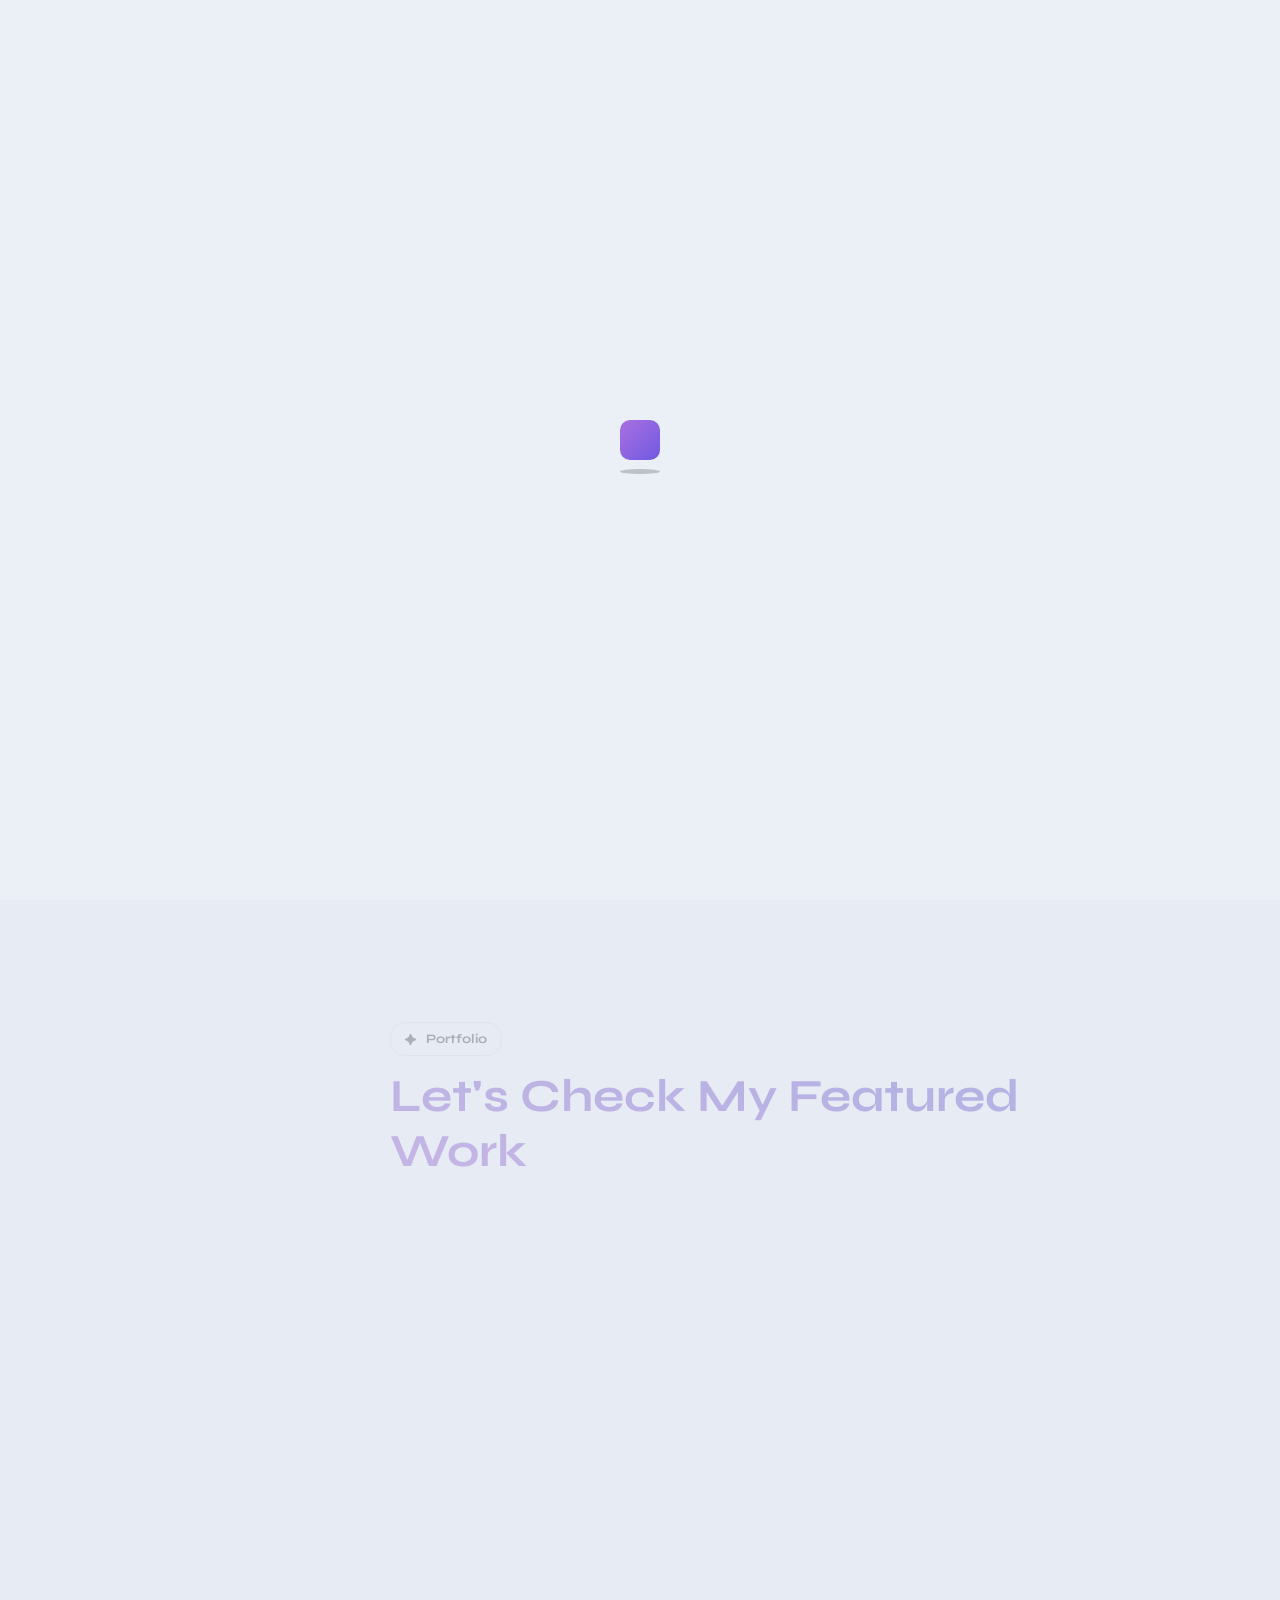
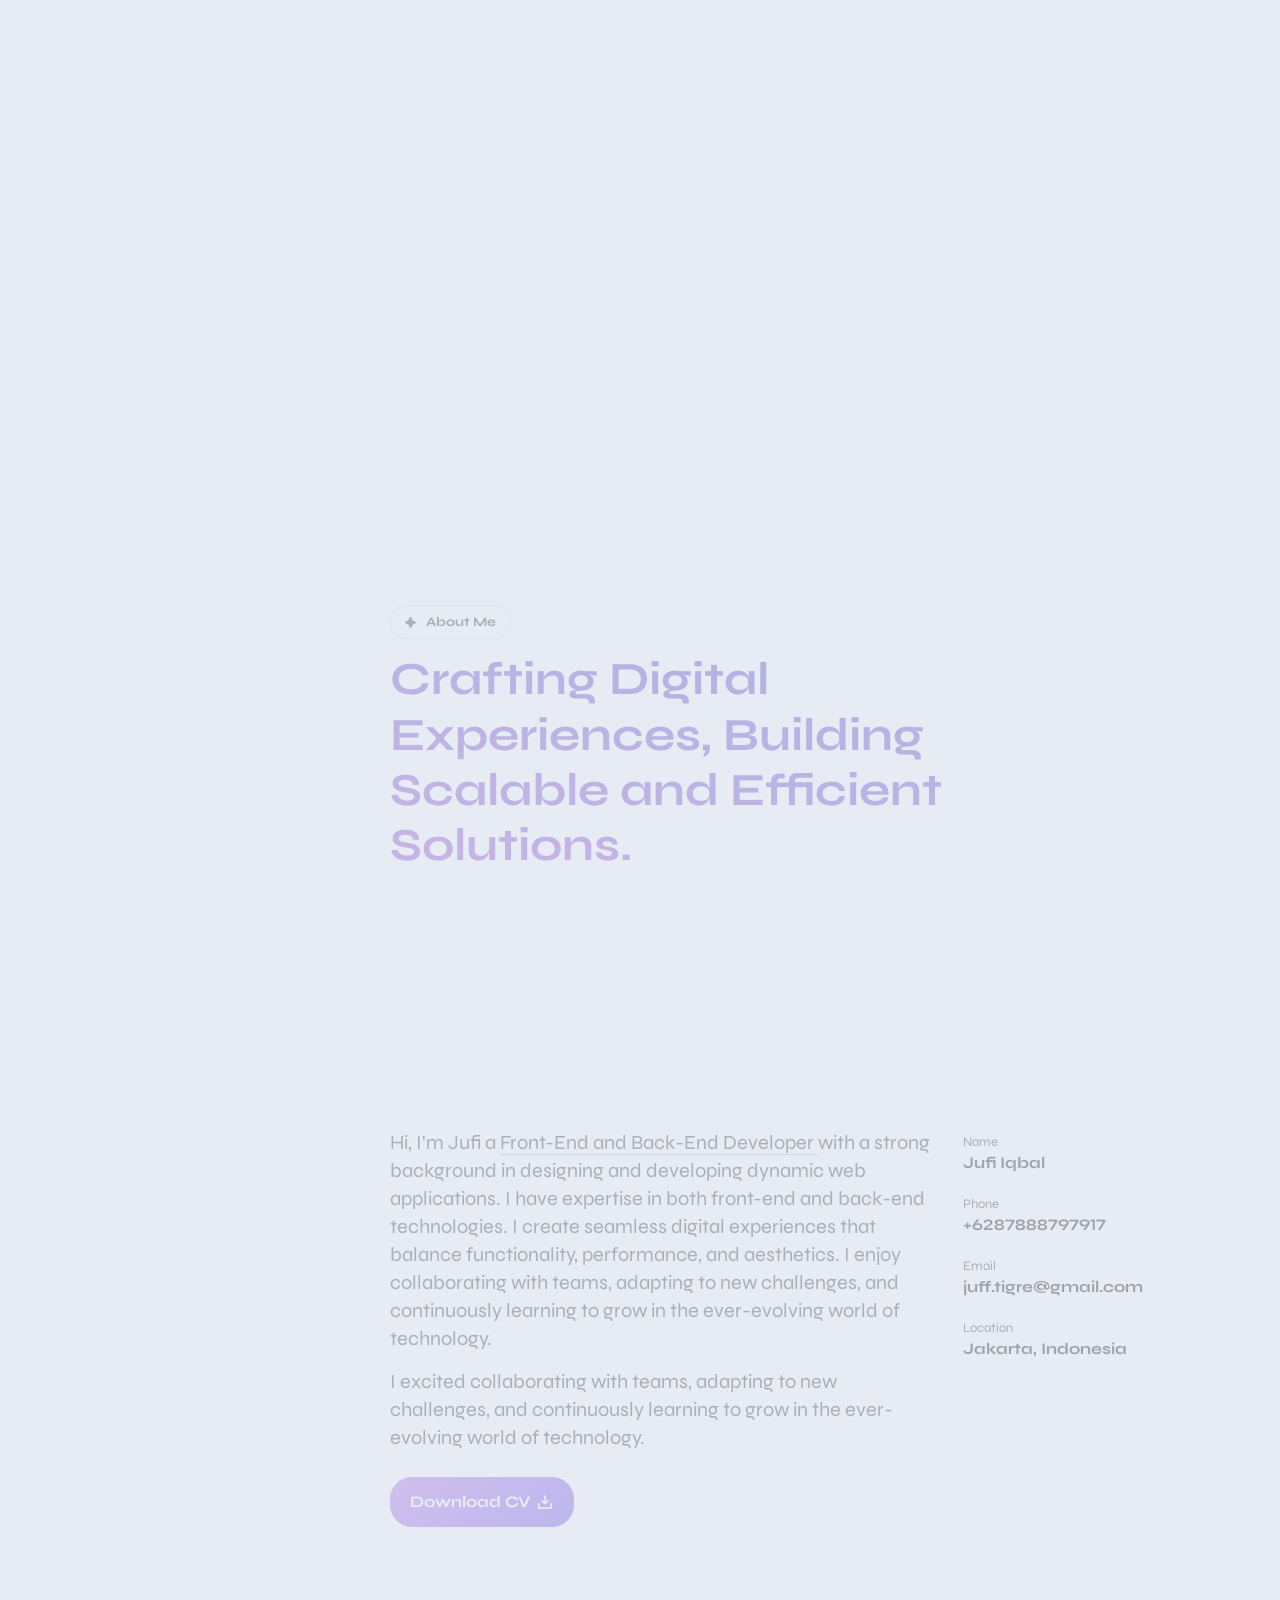
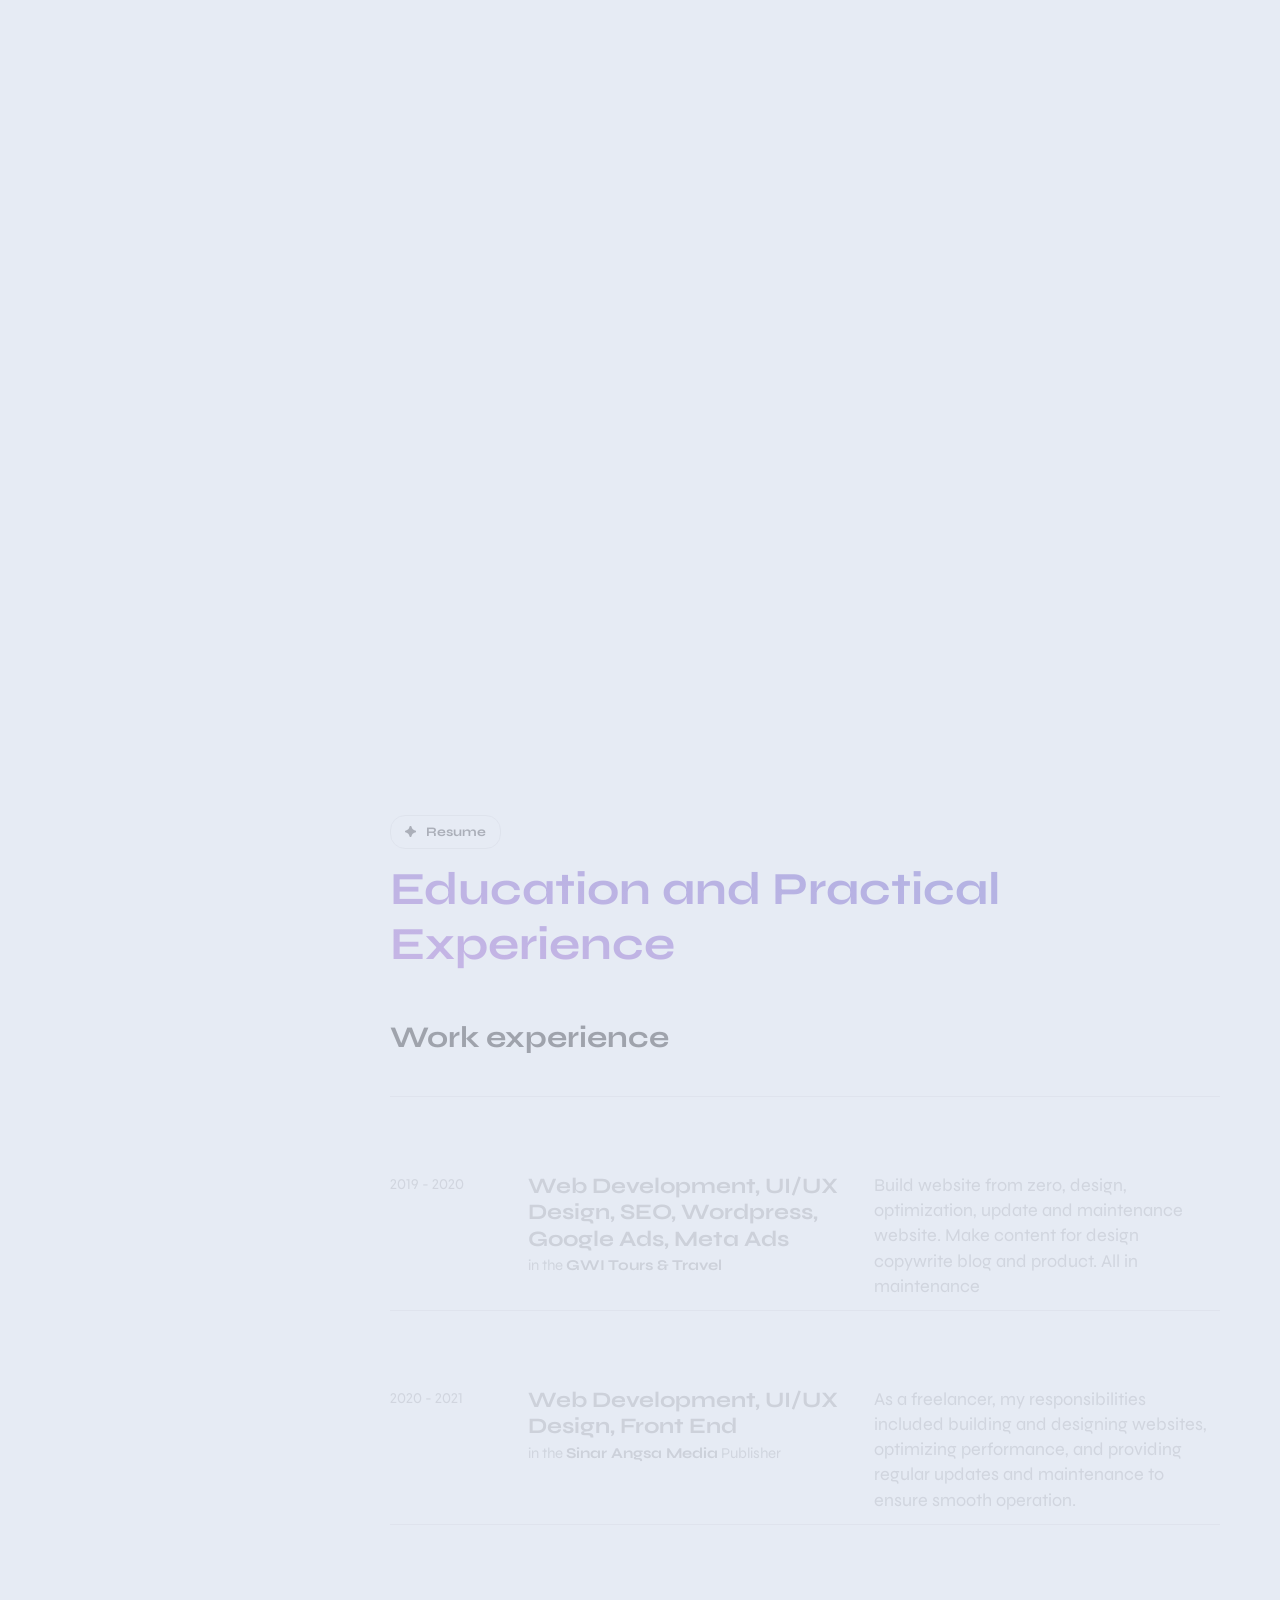
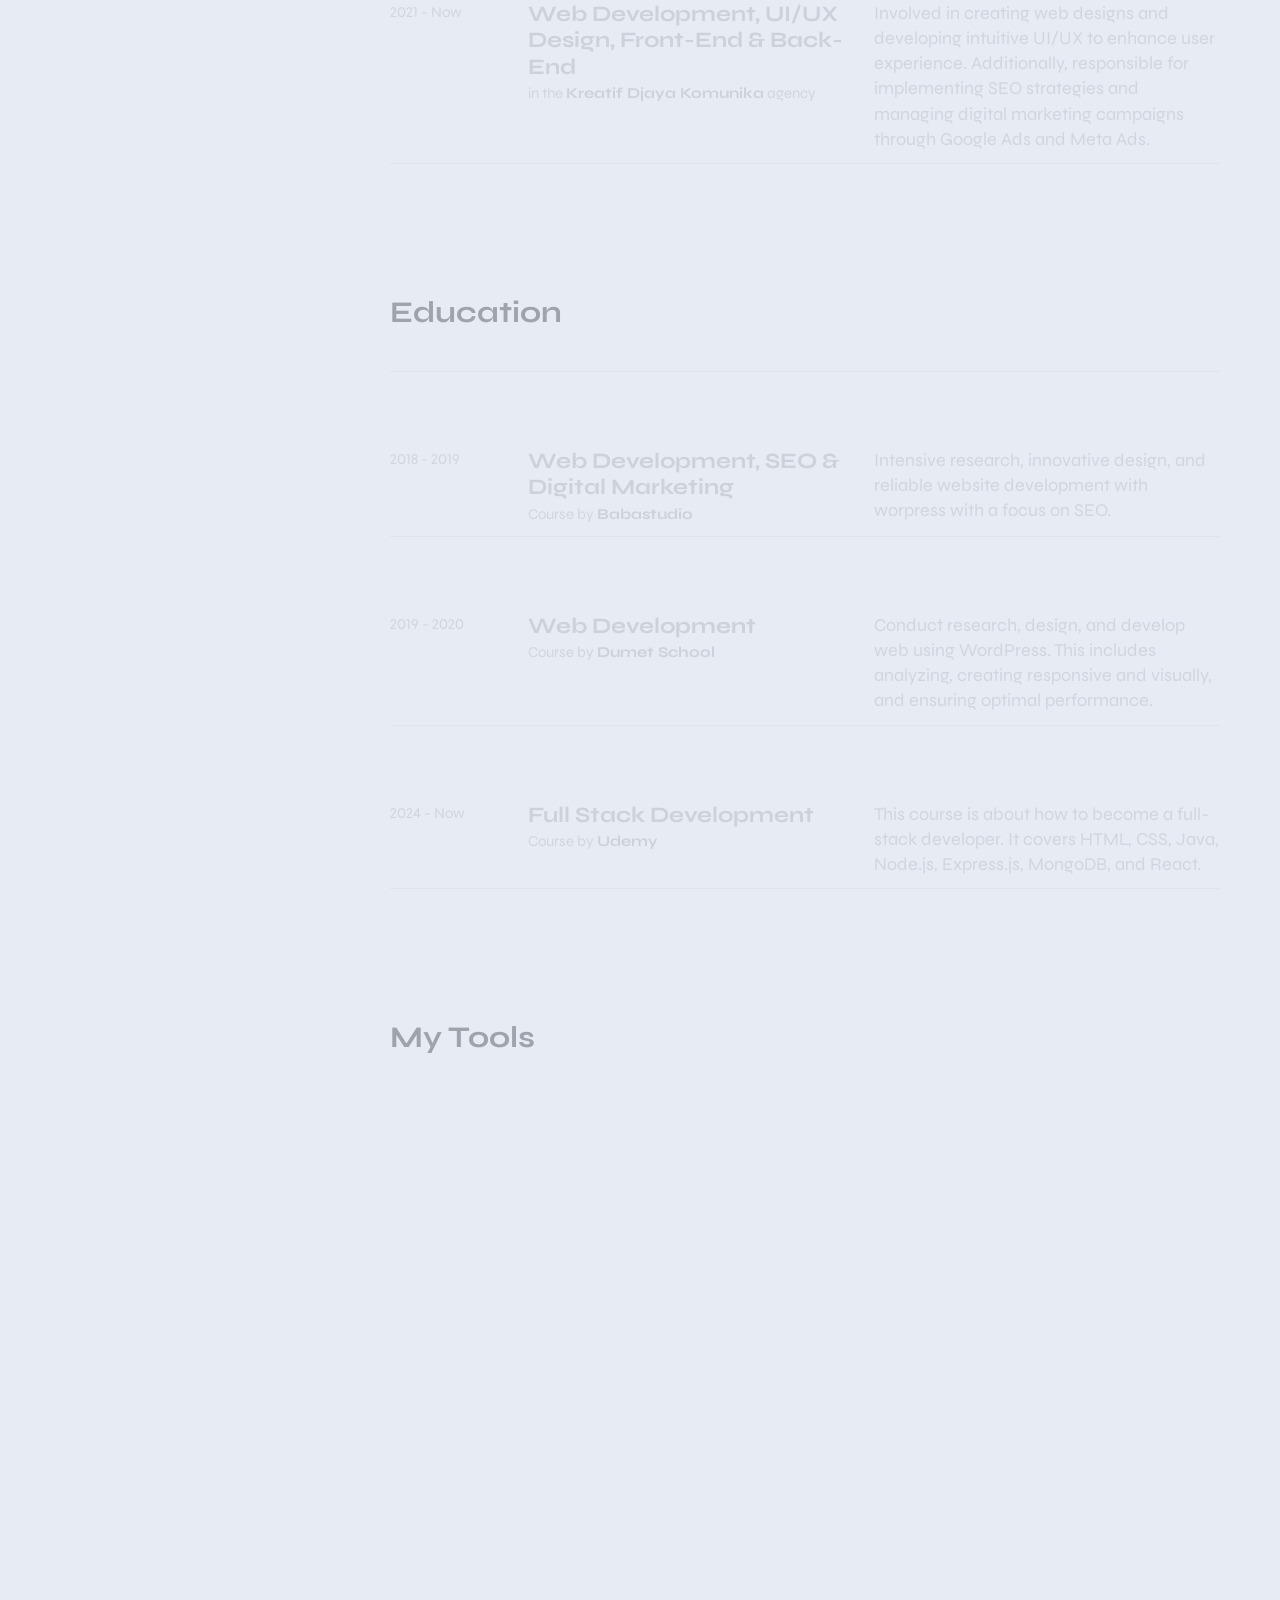
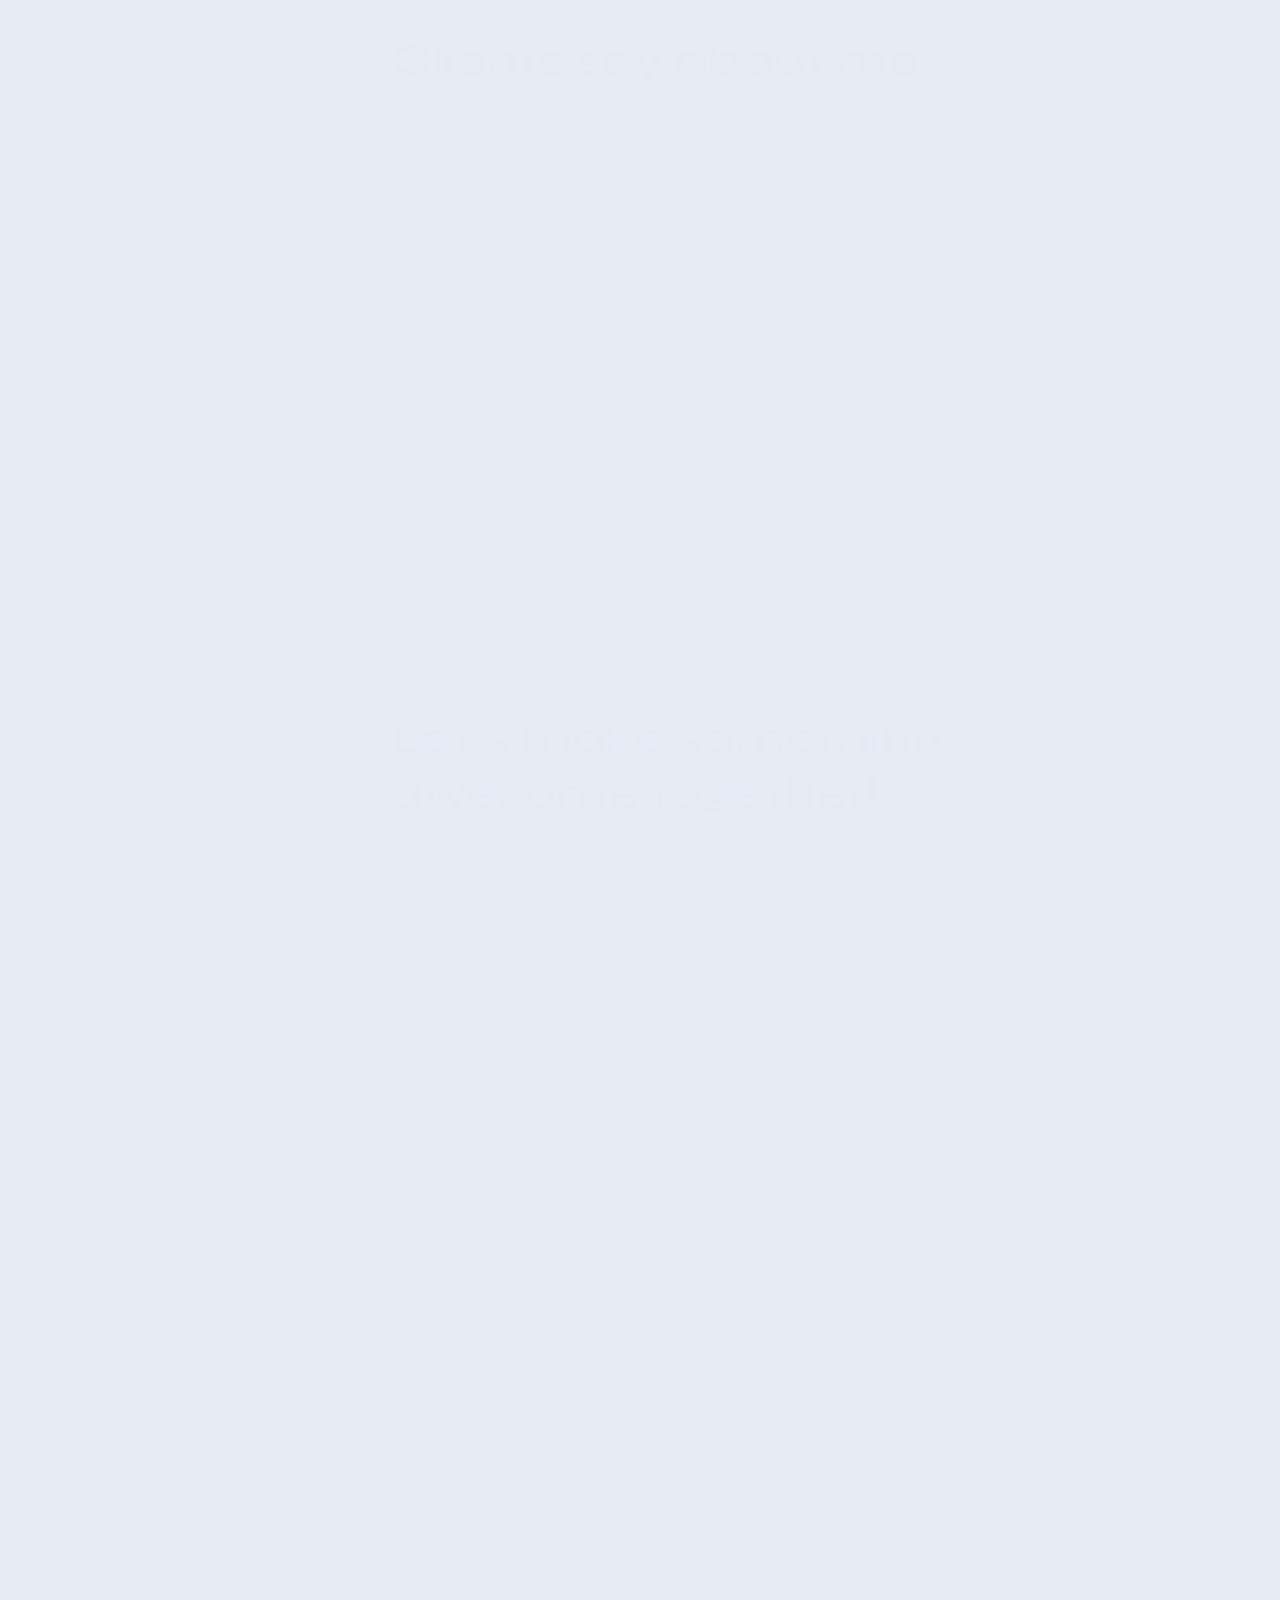
==== commit a6a0e7fe: "update 3" ====
--- a/index.html
+++ b/index.html
@@ -1169,11 +1169,6 @@
     <script src="js/gallery-init.js"></script>
     <!-- Load Scripts End -->
 
-
-
-     
-
-
     
   </body>
 
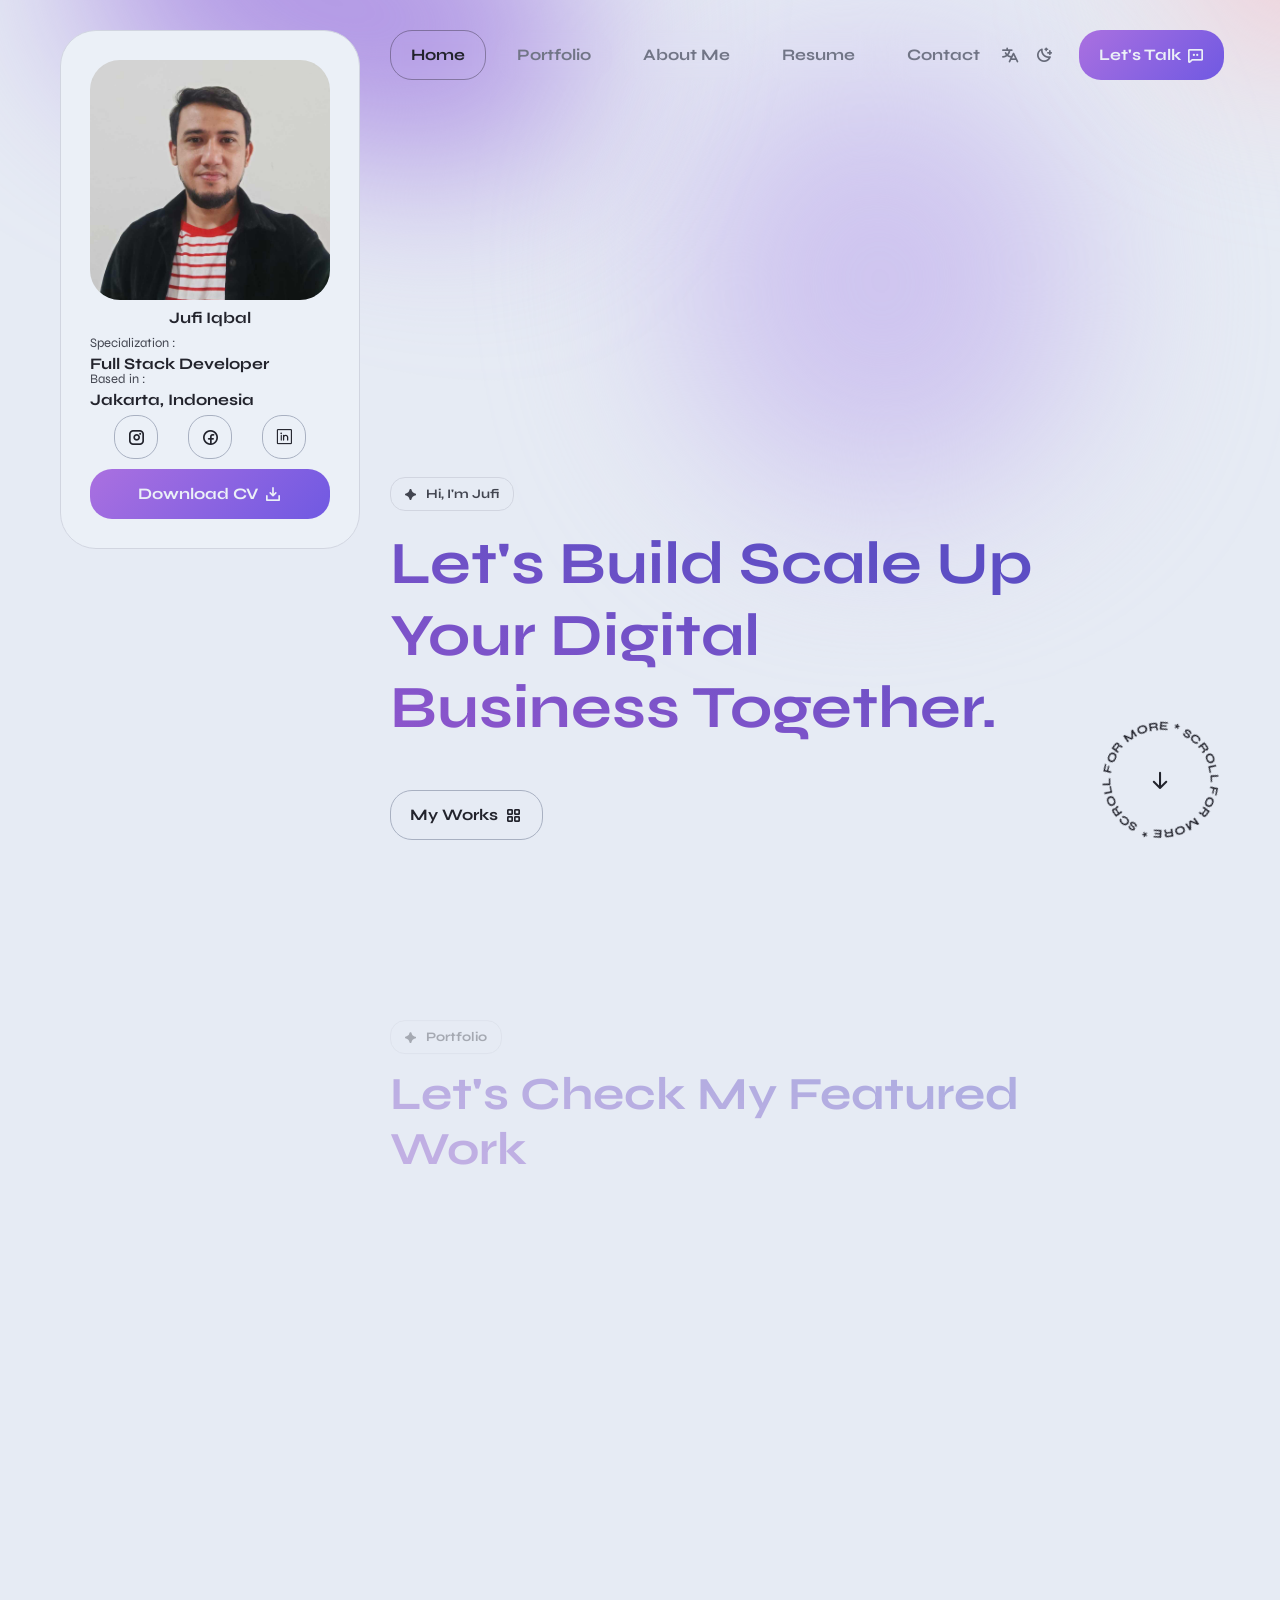
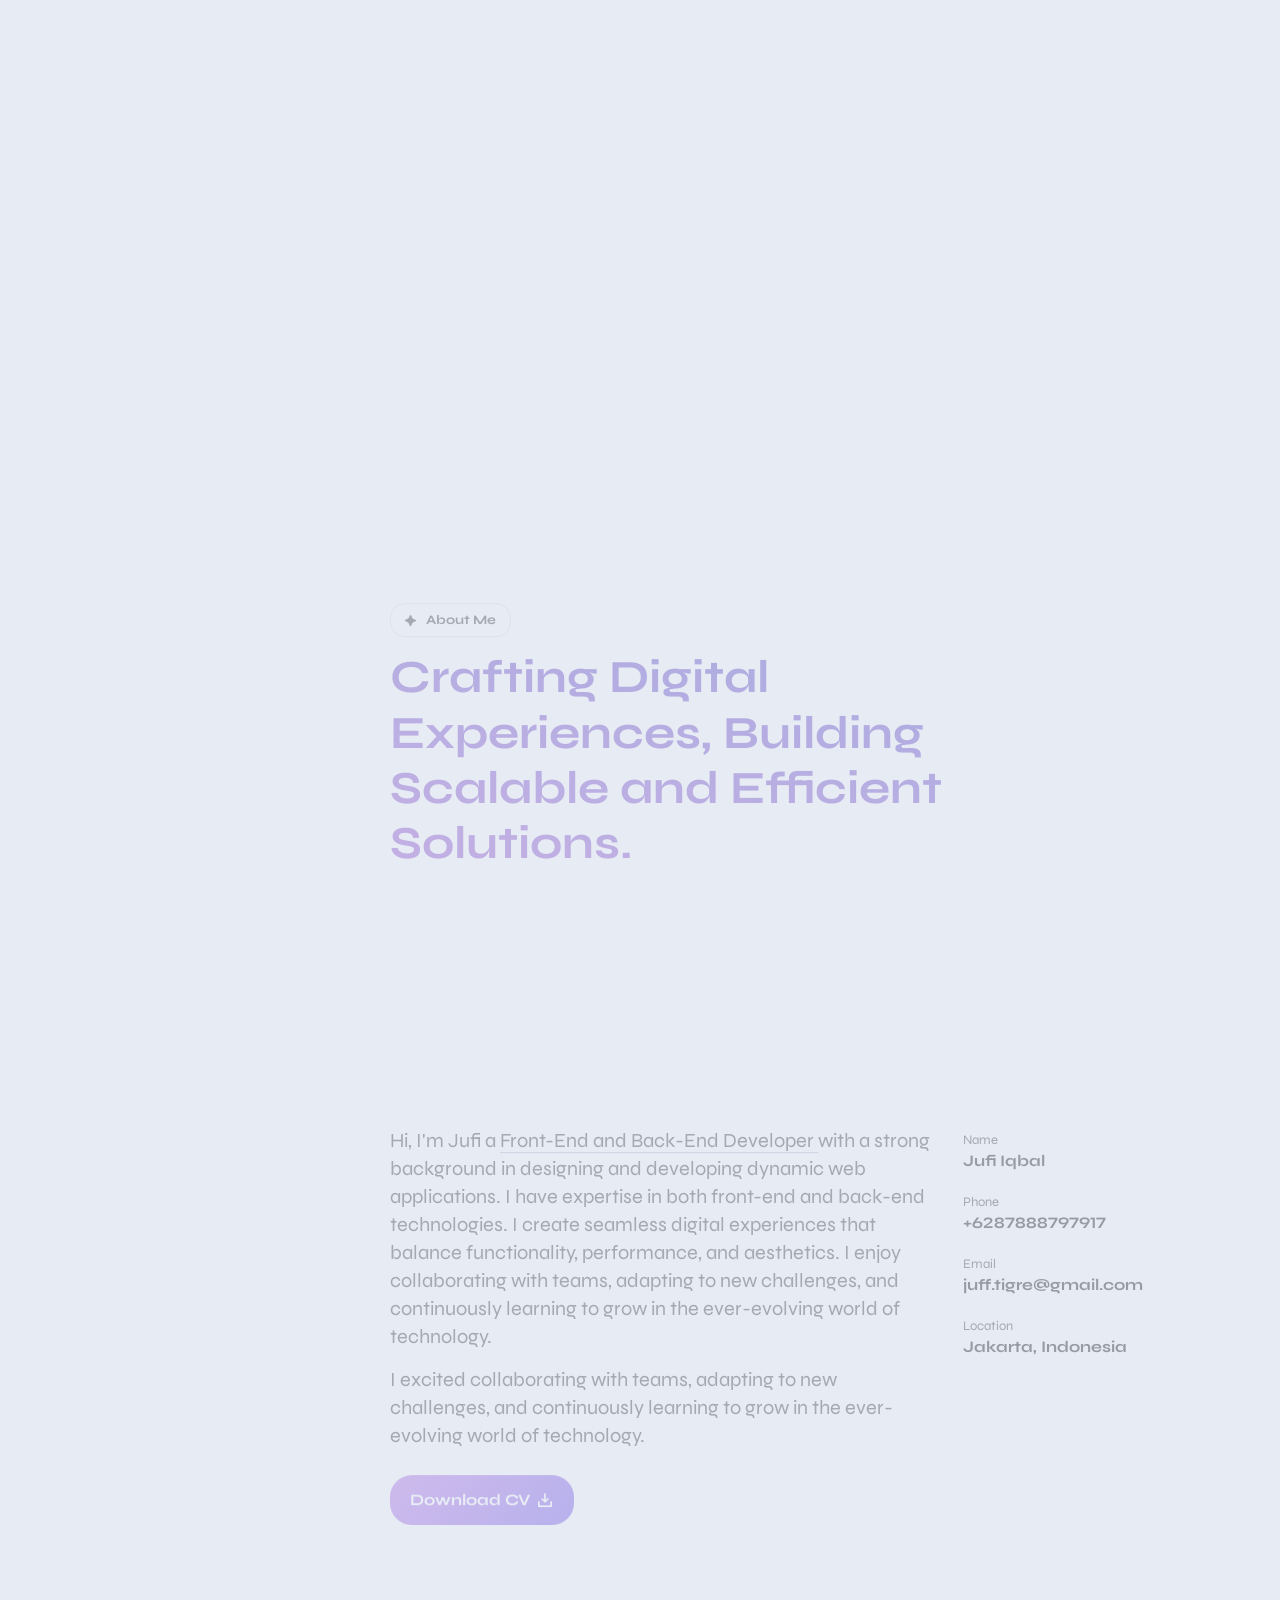
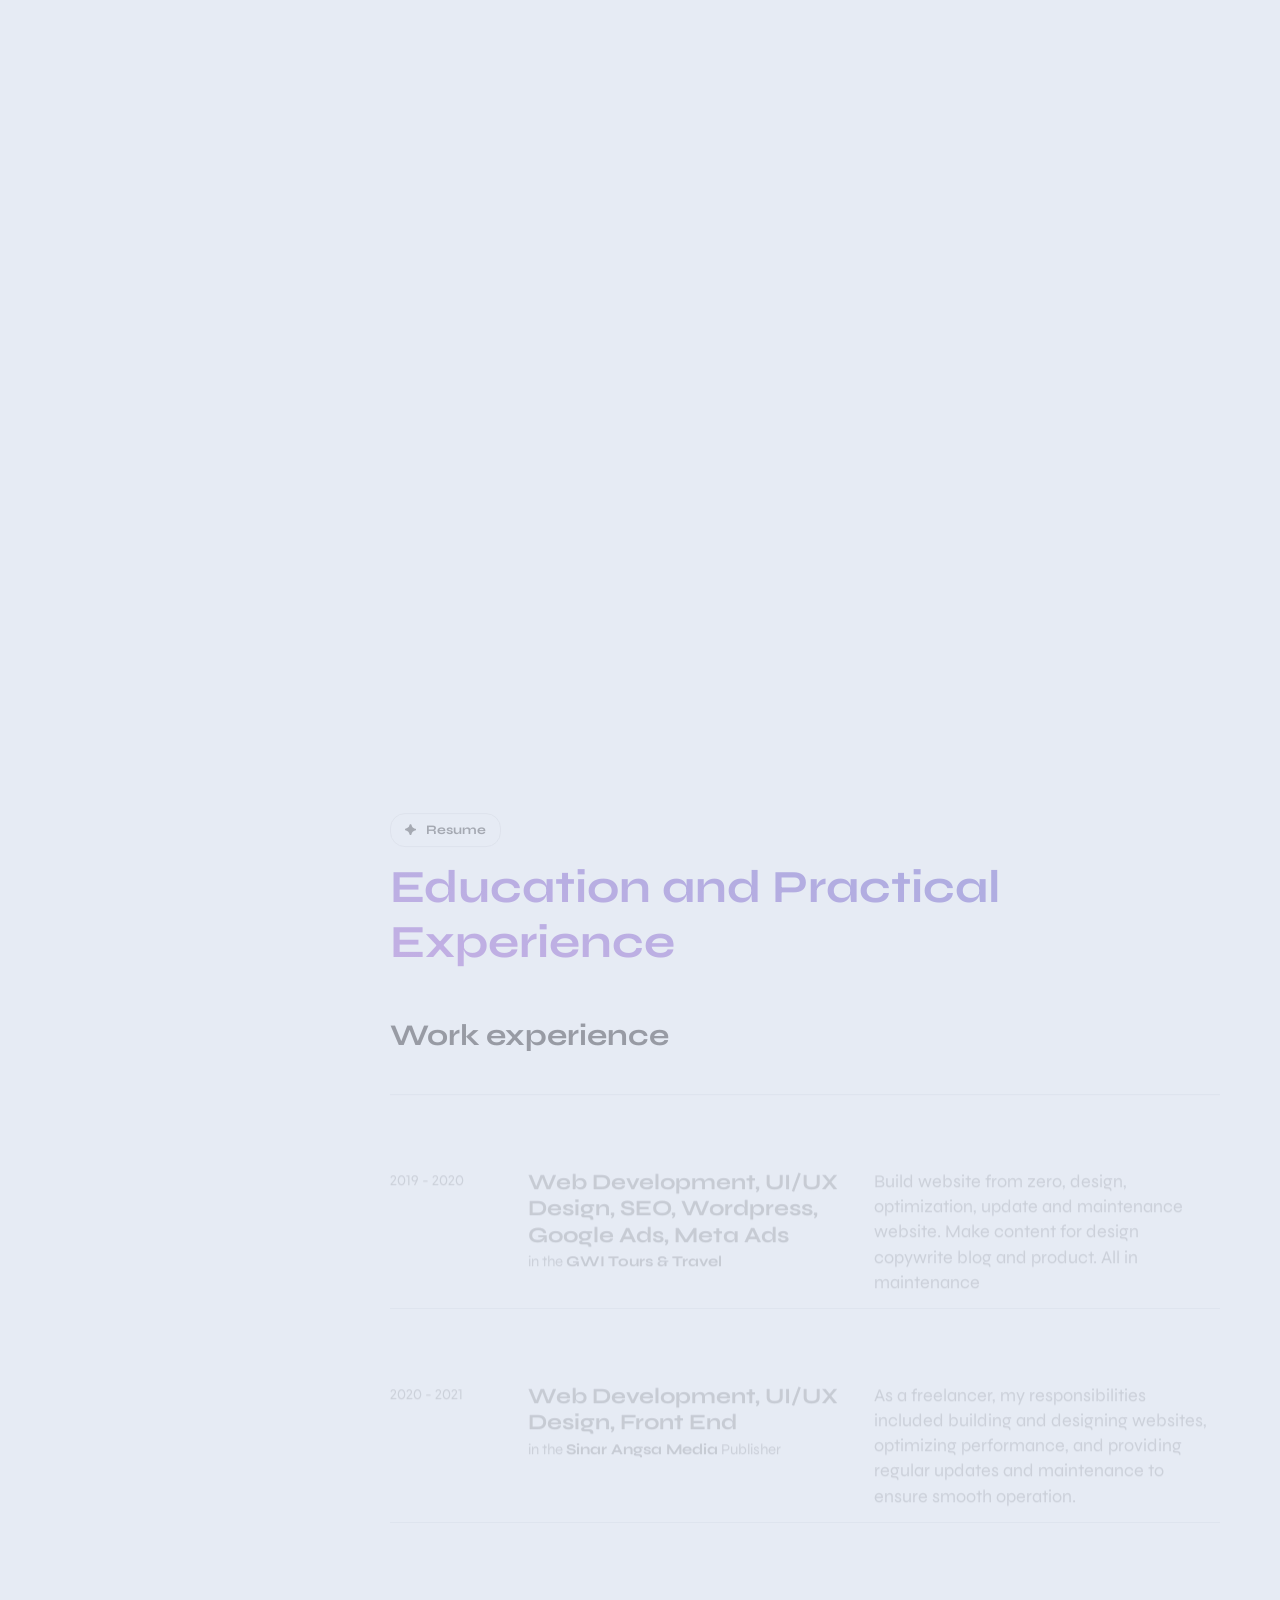
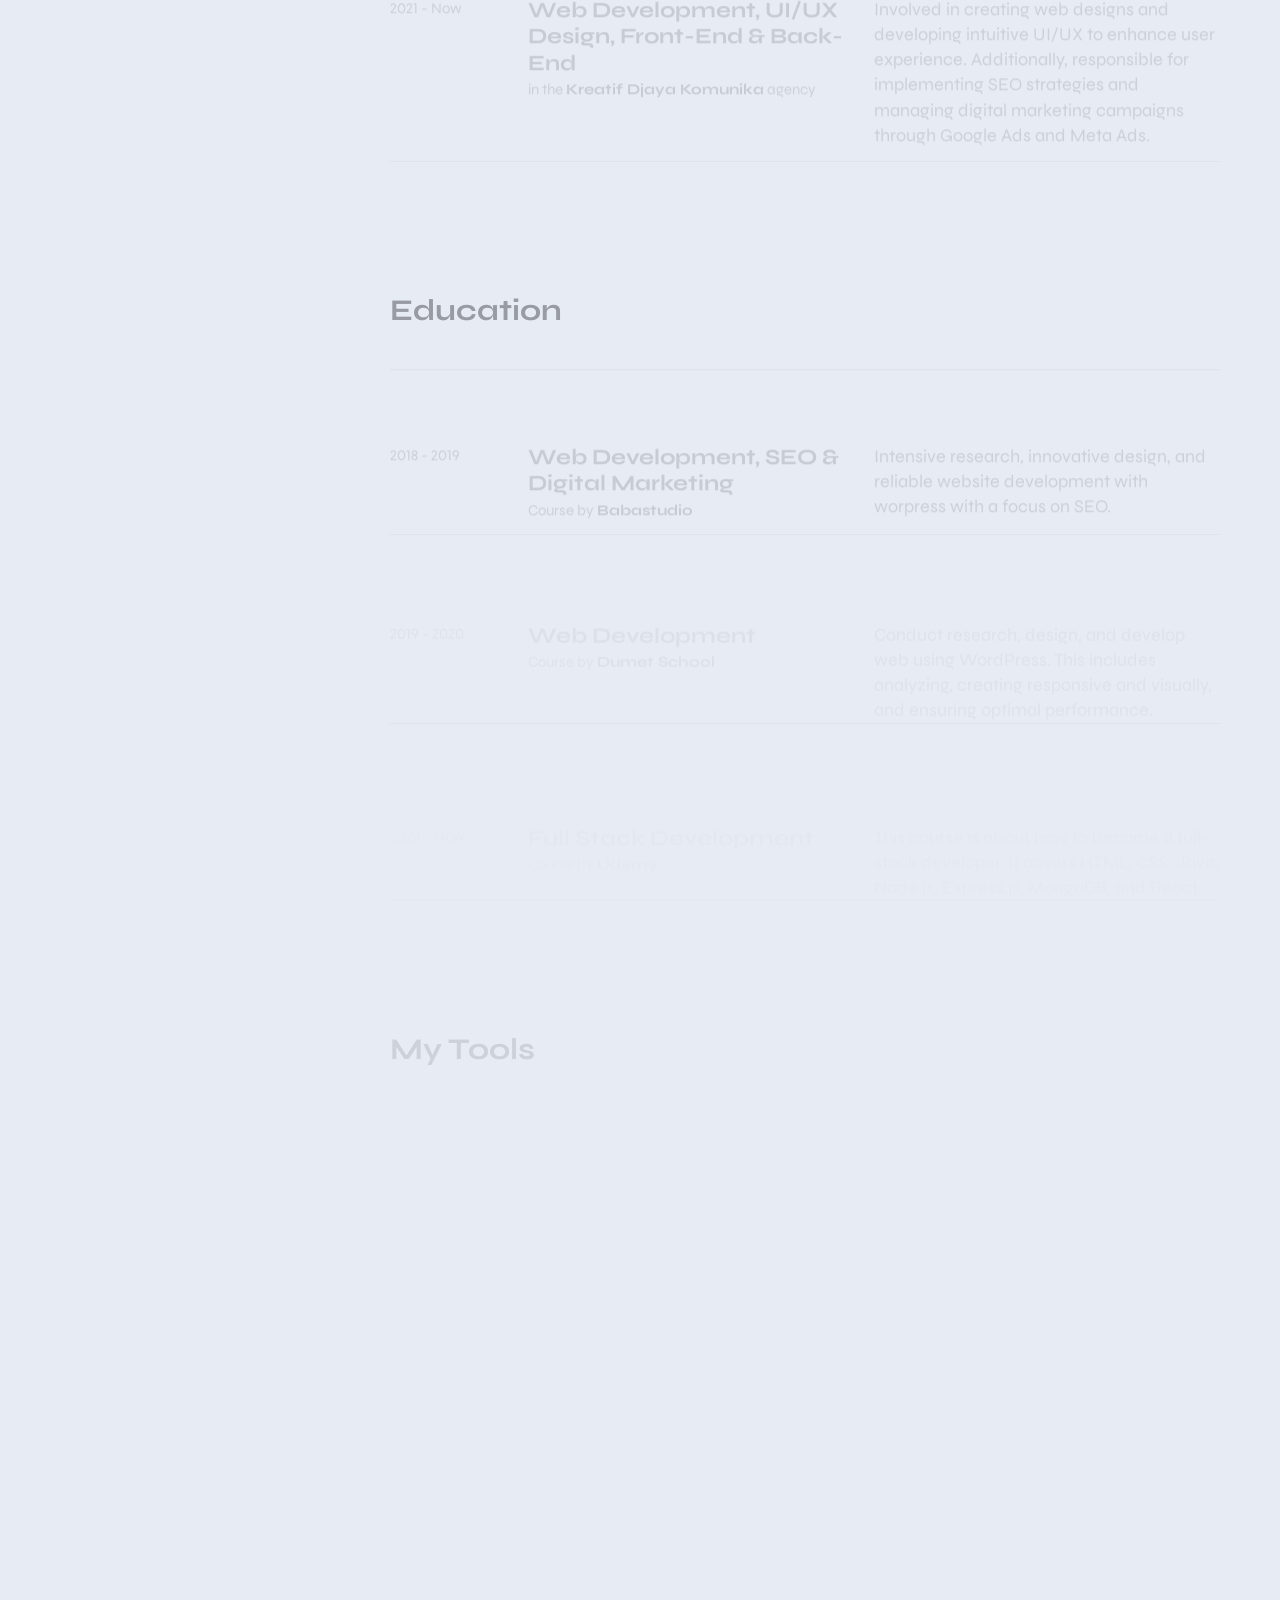
==== commit 57127735: "update project 3" ====
--- a/index.html
+++ b/index.html
@@ -31,15 +31,15 @@
      <meta property="og:title" content="Jufi Iqbal - Personal Portfolio & Resume">
      <meta property="og:description" content="Let's Build Your Digital Business Together!">
      <meta property="og:url" content="https://juff-iqs.github.io/resume/">
-     <meta property="og:image" content="https://juff-iqs.github.io/img/works/resume-meta-jufi.jpg">
+     <meta property="og:image" content="https://juff-iqs.github.io/resume/img/works/resume-meta-jufi.jpg">
      <meta property="og:type" content="website">
-     <meta property="og:site_name" content="Jufi Iqbal Portfolio">
+     <meta property="og:site_name" content="Jufi Iqbal Resume & Portfolio">
      
      <!-- Twitter -->
       <meta name="twitter:card" content="summary_large_image">
       <meta name="twitter:title" content="Jufi Iqbal - Personal Portfolio & Resume">
       <meta name="twitter:description" content="Let's Build Your Digital Business Together!">
-      <meta name="twitter:image" content="https://juff-iqs.github.io/img/works/resume-meta-jufi.jpg">
+      <meta name="twitter:image" content="https://juff-iqs.github.io/resume/img/works/resume-meta-jufi.jpg">
 
     
     <!-- Template Styles Start -->
@@ -108,10 +108,6 @@
       </div>
       <!-- Navigation Menu End -->
 
-      <!-- Header Controls Start -->
-       <!-- Tambahkan tombol switch language -->
-
-
 
   <!-- Language Switcher -->
   <button id="lang-switcher" 
@@ -357,7 +353,7 @@
               </div>
             </div>
           </div>
-          <!-- Content Block - Works Gallery End Produk 3 -->
+          <!-- Content Block - Works Gallery End Produk 3 portfolio 3  -->
         </section>
         <!-- Portfolio Section End -->
 
@@ -767,124 +763,12 @@
                   <h6 class="tools-cards__caption animate-in-up">Photoshop</h6>
                 </div>
               </div>
-
-
-
+              
               <!-- tools simgle item -->
             </div>
             <!-- Tools List End -->
           </div>
-       
-
-          <!-- Content Block - H2 Block Start -->
-          <div class="content__block section-title">
-            <p class="h2__subtitle animate-in-up">
-              <svg xmlns="http://www.w3.org/2000/svg" x="0px" y="0px" width="13px" height="13px" viewBox="0 0 13 13" fill="currentColor">
-                <path fill="currentColor" d="M5.6,12.6c-0.5-0.8-0.7-2.4-1.7-3.5c-1-1-2.7-1.2-3.5-1.7C-0.1,7-0.1,6,0.4,5.6c0.8-0.5,2.3-0.6,3.5-1.8
-                  C5,2.8,5.1,1.2,5.6,0.4C6-0.1,7-0.1,7.4,0.4c0.5,0.8,0.7,2.4,1.8,3.5c1.2,1.2,2.6,1.2,3.5,1.7c0.6,0.4,0.6,1.4,0,1.7
-                  C11.8,7.9,10.2,8,9.1,9.1c-1,1-1.2,2.7-1.7,3.5C7,13.1,6,13.1,5.6,12.6z"/>
-              </svg>
-              <span>Testimonials</span>
-            </p>
-            <h2 class="h2__title animate-in-up">Clients say about me</h2>
-          </div>
-          <!-- Content Block - H2 Block End -->
-
-          <!-- Content Block - Testimonials Slider Start -->
-          <div class="content__block">
-            <!-- Testimonials Slider Start -->
-            <div class="testimonials-slider">
-              <!-- slider main container -->
-              <div class="swiper-testimonials">
-                <!-- additional required wrapper -->
-                <div class="swiper-wrapper">
-                  <!-- slides -->
-                  <div class="swiper-slide">
-                    <div class="testimonials-card animate-in-up">
-                      <div class="testimonials-card__tauthor d-flex animate-in-up">
-                        <div class="tauthor__avatar">
-                          <img src="https://dummyimage.com/400x400/4d4d4d/636363" alt="Review Author">
-                        </div>
-                        <div class="tauthor__info d-flex flex-column justify-content-center">
-                          <p class="tauthor__name">Alex Tomato</p>
-                          <p class="tauthor__position">Brand Manager in 
-                            <a href="#0" class="text-link-bold" target="_blank">Instant Design</a>
-                          </p>
-                          <div class="tauthor__rating d-flex">
-                            <i class="ph-fill ph-star"></i>
-                            <i class="ph-fill ph-star"></i>
-                            <i class="ph-fill ph-star"></i>
-                            <i class="ph-fill ph-star"></i>
-                            <i class="ph-fill ph-star"></i>
-                          </div>
-                        </div>
-                      </div>
-                      <div class="testimonials-card__descr animate-in-up">
-                        <p>Lorem ipsum dolor sit amet, consectetuer adipiscing elit, sed diam nonummy nibh euismod tincidunt ut 
-                          laoreet dolore magna aliquam erat volutpat. Ut wisi enim ad minim veniam, quis nostrud. Dolore magna aliquam.</p>
-                      </div>
-                      <div class="testimonials-card__btnholder animate-in-up">
-                        <a class="btn mobile-vertical btn-line btn-transparent slide-right" href="#0">
-                          <span class="btn-caption">Project Page</span>
-                          <i class="ph-bold ph-arrow-right"></i>
-                        </a>
-                      </div>
-                    </div>
-                  </div>
-                  <div class="swiper-slide">
-                    <div class="testimonials-card  animate-in-up">
-                      <div class="testimonials-card__tauthor d-flex  animate-in-up">
-                        <div class="tauthor__avatar">
-                          <img src="https://dummyimage.com/400x400/4d4d4d/636363" alt="Review Author">
-                        </div>
-                        <div class="tauthor__info d-flex flex-column justify-content-center">
-                          <p class="tauthor__name">Jenny Pineapple</p>
-                          <p class="tauthor__position">SEO in 
-                            <a href="#0" class="text-link-bold" target="_blank">Creative People</a>
-                          </p>
-                          <div class="tauthor__rating d-flex">
-                            <i class="ph-fill ph-star"></i>
-                            <i class="ph-fill ph-star"></i>
-                            <i class="ph-fill ph-star"></i>
-                            <i class="ph-fill ph-star"></i>
-                            <i class="ph-fill ph-star"></i>
-                          </div>
-                        </div>
-                      </div>
-                      <div class="testimonials-card__descr animate-in-up">
-                        <p>Lorem ipsum dolor sit amet, consectetuer adipiscing elit, sed diam nonummy nibh euismod tincidunt ut 
-                          laoreet dolore magna aliquam erat volutpat. Ut wisi enim ad minim veniam, quis nostrud. Dolore magna aliquam.</p>
-                      </div>
-                      <div class="testimonials-card__btnholder animate-in-up">
-                        <a class="btn mobile-vertical btn-line btn-transparent slide-right" href="#0">
-                          <span class="btn-caption">Project Page</span>
-                          <i class="ph-bold ph-arrow-right"></i>
-                        </a>
-                      </div>
-                    </div>
-                  </div>
-                </div>
-                <!-- navigation buttons -->
-                <div class="swiper-button-prev mxd-slider-btn-square mxd-slider-btn-square-prev animate-in-up">
-                  <a class="btn btn-square btn-square-s btn-outline slide-left" href="#0">
-                    <i class="ph-bold ph-caret-left"></i>
-                  </a>
-                </div>
-                <div class="swiper-button-next mxd-slider-btn-square mxd-slider-btn-square-next animate-in-up">
-                  <a class="btn btn-square btn-square-s btn-outline slide-right" href="#0">
-                    <i class="ph-bold ph-caret-right"></i>
-                  </a>
-                </div>
-              </div>
-            </div>
-            <!-- Testimonials Slider End -->
-
-          </div>
-          <!-- Content Block - Testimonials Slider End -->
-
         </section>
-        <!-- Resume Section End -->
-
         <!-- Contact Section Start -->
         <section id="contact" class="inner contact">
 
@@ -918,7 +802,7 @@
               <form class="form contact-form" id="contact-form">
                 <!-- Hidden Required Fields -->
                 <input type="hidden" name="project_name" value="Starter Template">
-                <input type="hidden" name="admin_email" value="support@mixdesign.dev">
+                <input type="hidden" name="admin_email" value="juff.tigre@gmail.com">
                 <input type="hidden" name="form_subject" value="Contact Form Message">
                 <!-- END Hidden Required Fields-->
                 <div class="container-fluid p-0">
@@ -948,59 +832,16 @@
                 </div>
               </form>
               <!-- Contact Form End -->
-
             </div>
           </div>
           <!-- Content Block - Contact Form End -->
-
-          <!-- Content Block - Socials Cards Start -->
-          <div class="content__block grid-block">
-            <div class="socials-cards d-flex justify-content-start flex-wrap">
-              <!-- socials item -->
-              <div class="socials-cards__item d-flex grid-item-s animate-card-5">
-                <div class="socials-cards__card">
-                  <i class="ph-bold ph-dribbble-logo"></i>
-                  <a class="socials-cards__link" href="https://dribbble.com/" target="_blank"></a>
-                </div>
-              </div>
-              <!-- socials item -->
-              <div class="socials-cards__item d-flex grid-item-s animate-card-5">
-                <div class="socials-cards__card">
-                  <i class="ph-bold ph-behance-logo"></i>
-                  <a class="socials-cards__link" href="https://www.behance.net/" target="_blank"></a>
-                </div>
-              </div>
-              <!-- socials item -->
-              <div class="socials-cards__item d-flex grid-item-s animate-card-5">
-                <div class="socials-cards__card">
-                  <i class="ph-bold ph-instagram-logo"></i>
-                  <a class="socials-cards__link" href="https://www.instagram.com/" target="_blank"></a>
-                </div>
-              </div>
-              <!-- socials item -->
-              <div class="socials-cards__item d-flex grid-item-s animate-card-5">
-                <div class="socials-cards__card">
-                  <i class="ph-bold ph-twitch-logo"></i>
-                  <a class="socials-cards__link" href="https://www.twitch.tv/" target="_blank"></a>
-                </div>
-              </div>
-              <!-- socials item -->
-              <div class="socials-cards__item d-flex grid-item-s animate-card-5">
-                <div class="socials-cards__card">
-                  <i class="ph-bold ph-pinterest-logo"></i>
-                  <a class="socials-cards__link" href="https://www.pinterest.com/" target="_blank"></a>
-                </div>
-              </div>
-            </div>
-          </div>
-          <!-- Content Block - Socials Cards End -->
 
           <!-- Content Block - Teaser Start -->
           <div class="content__block">
             <div class="teaser">
               <p class="teaser__text animate-in-up">Want to know more about me, tell me 
                 about your project or just to say hello? 
-                <a class="text-link-bold" href="mailto:example@example.com?subject=Message%20from%20your%20site">Drop me a line</a> 
+                <a class="text-link-bold" href="mailto:juff.tigre@gmail.com?subject=Message%20from%20your%20site">Drop me a line</a> 
                 and I'll get back 
                 as soon as possible.
               </p>
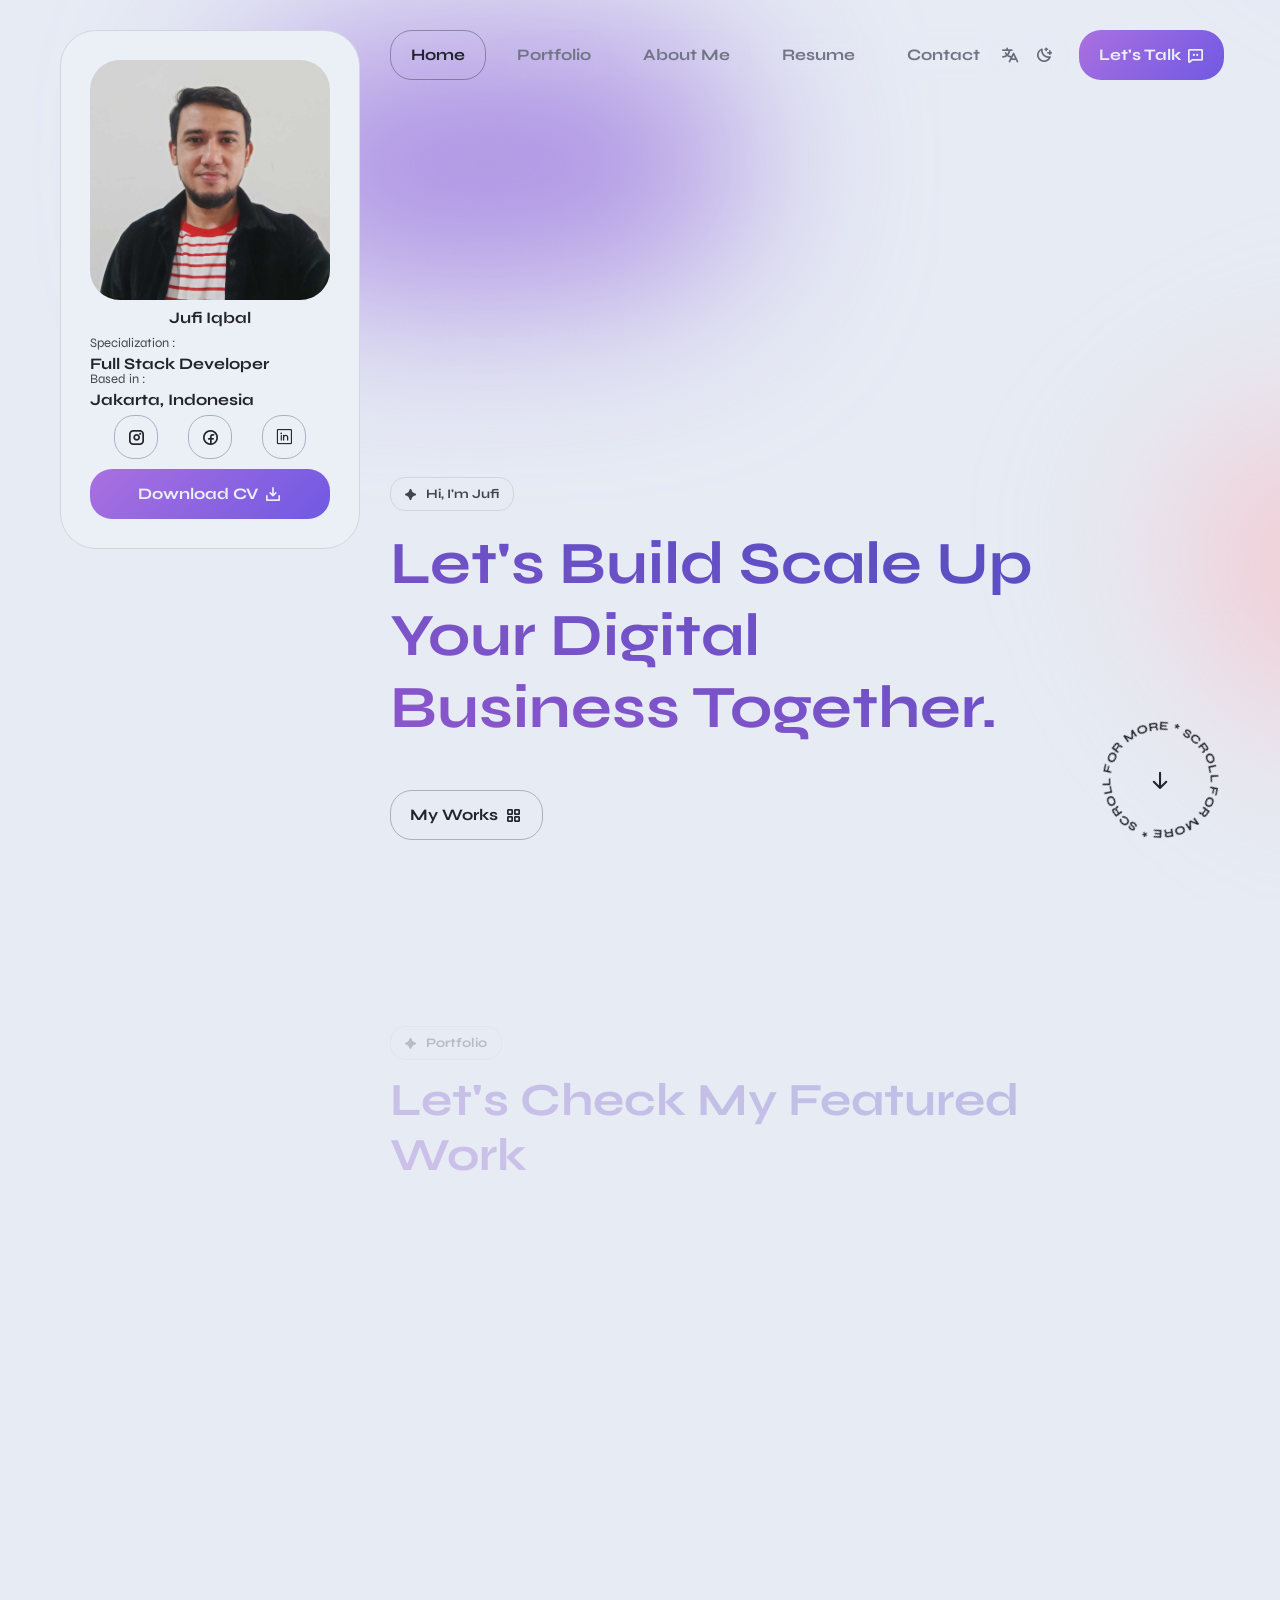
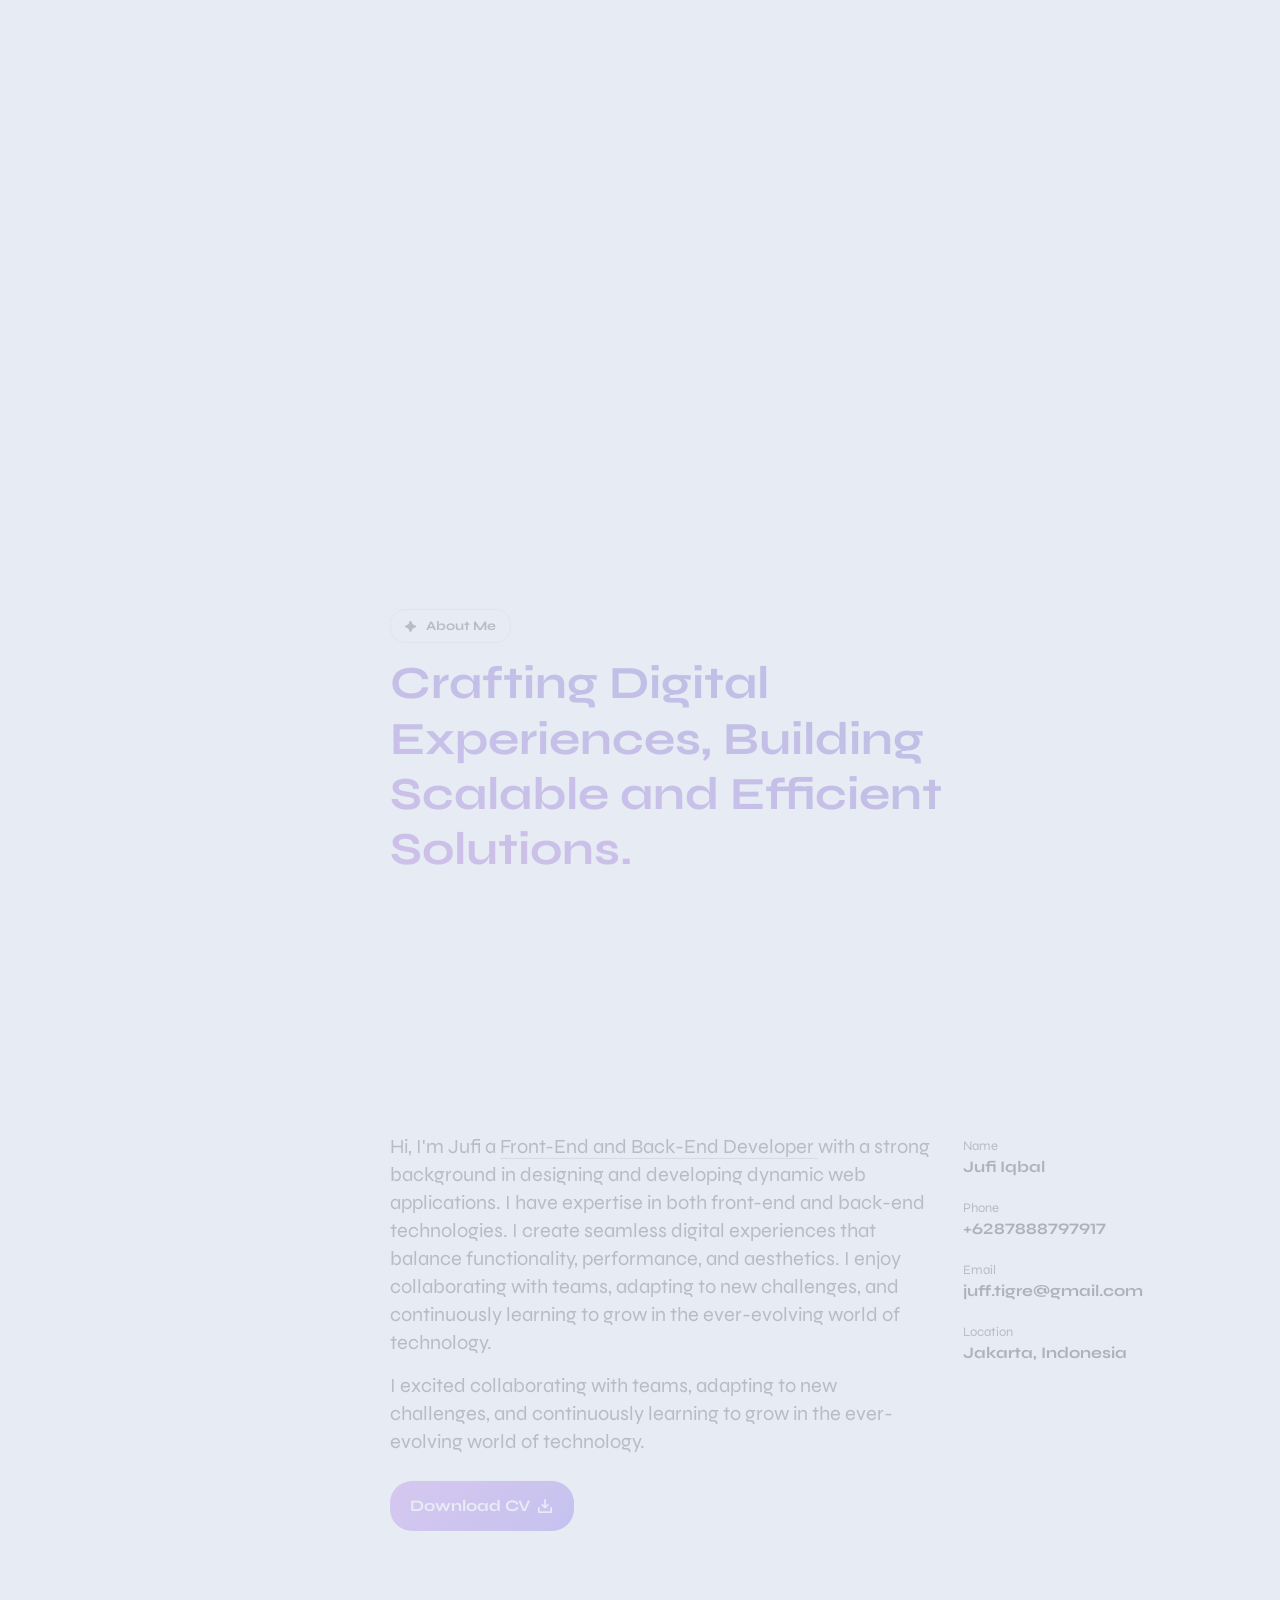
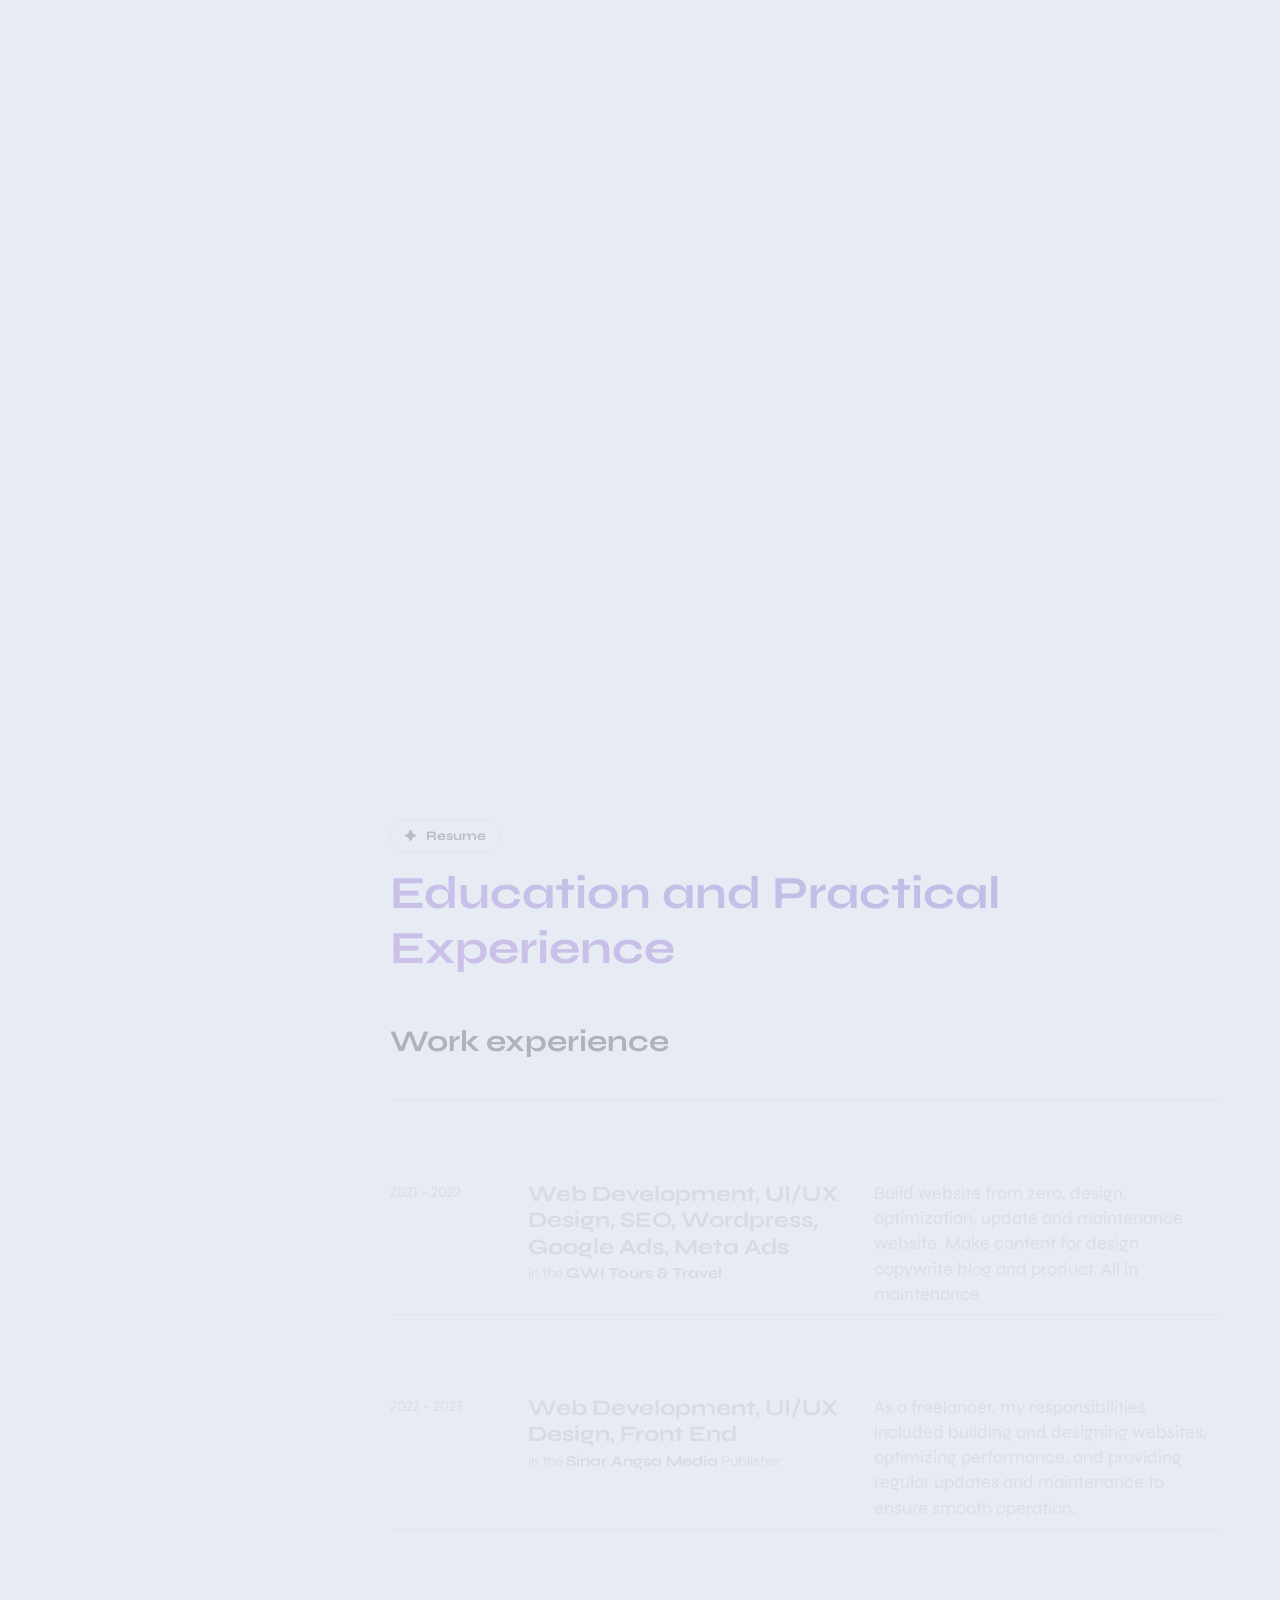
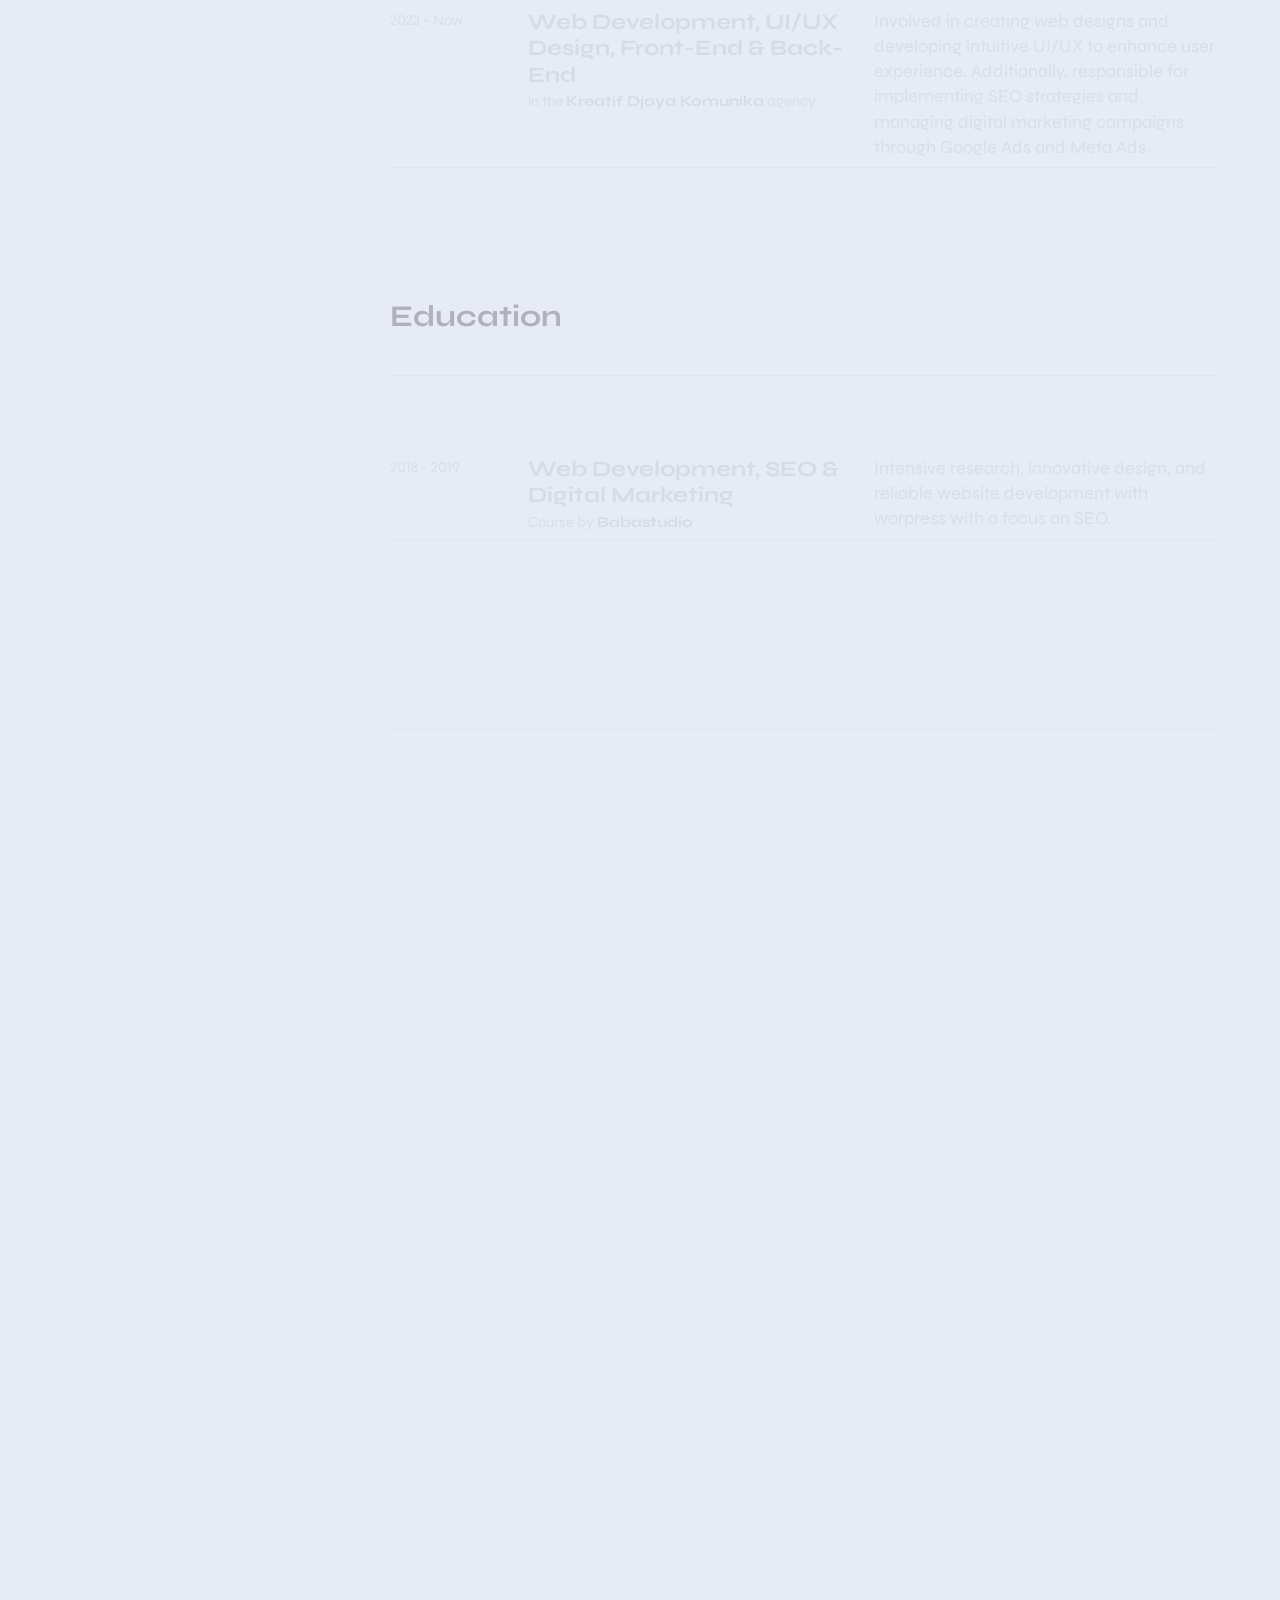
==== commit 0cd9ee8b: "update pesan perubahan 1" ====
--- a/index.html
+++ b/index.html
@@ -548,7 +548,7 @@
               <!-- experience single item -->
               <div class="row g-0 resume-lines__item animate-in-up">
                 <div class="col-12 col-md-2">
-                  <span class="resume-lines__date animate-in-up">2019 - 2020</span>
+                  <span class="resume-lines__date animate-in-up">2021 - 2022</span>
                 </div>
                 <div class="col-12 col-md-5">
                   <h5 class="resume-lines__title animate-in-up">Web Development, UI/UX Design, SEO, Wordpress, Google Ads, Meta Ads</h5>
@@ -564,7 +564,7 @@
               <!-- experience single item -->
               <div class="row g-0 resume-lines__item animate-in-up">
                 <div class="col-12 col-md-2">
-                  <span class="resume-lines__date animate-in-up">2020 - 2021</span>
+                  <span class="resume-lines__date animate-in-up">2022 - 2023</span>
                 </div>
                 <div class="col-12 col-md-5">
                   <h5 class="resume-lines__title animate-in-up">Web Development, UI/UX Design, Front End</h5>
@@ -581,7 +581,7 @@
               <!-- experience single item -->
               <div class="row g-0 resume-lines__item animate-in-up">
                 <div class="col-12 col-md-2">
-                  <span class="resume-lines__date animate-in-up">2021 - Now</span>
+                  <span class="resume-lines__date animate-in-up">2023 - Now</span>
                 </div>
                 <div class="col-12 col-md-5">
                   <h5 class="resume-lines__title animate-in-up">Web Development, UI/UX Design, Front-End & Back-End</h5>
@@ -1009,7 +1009,6 @@
     <script src="js/app.js"></script>
     <script src="js/gallery-init.js"></script>
     <!-- Load Scripts End -->
-
     
   </body>
 
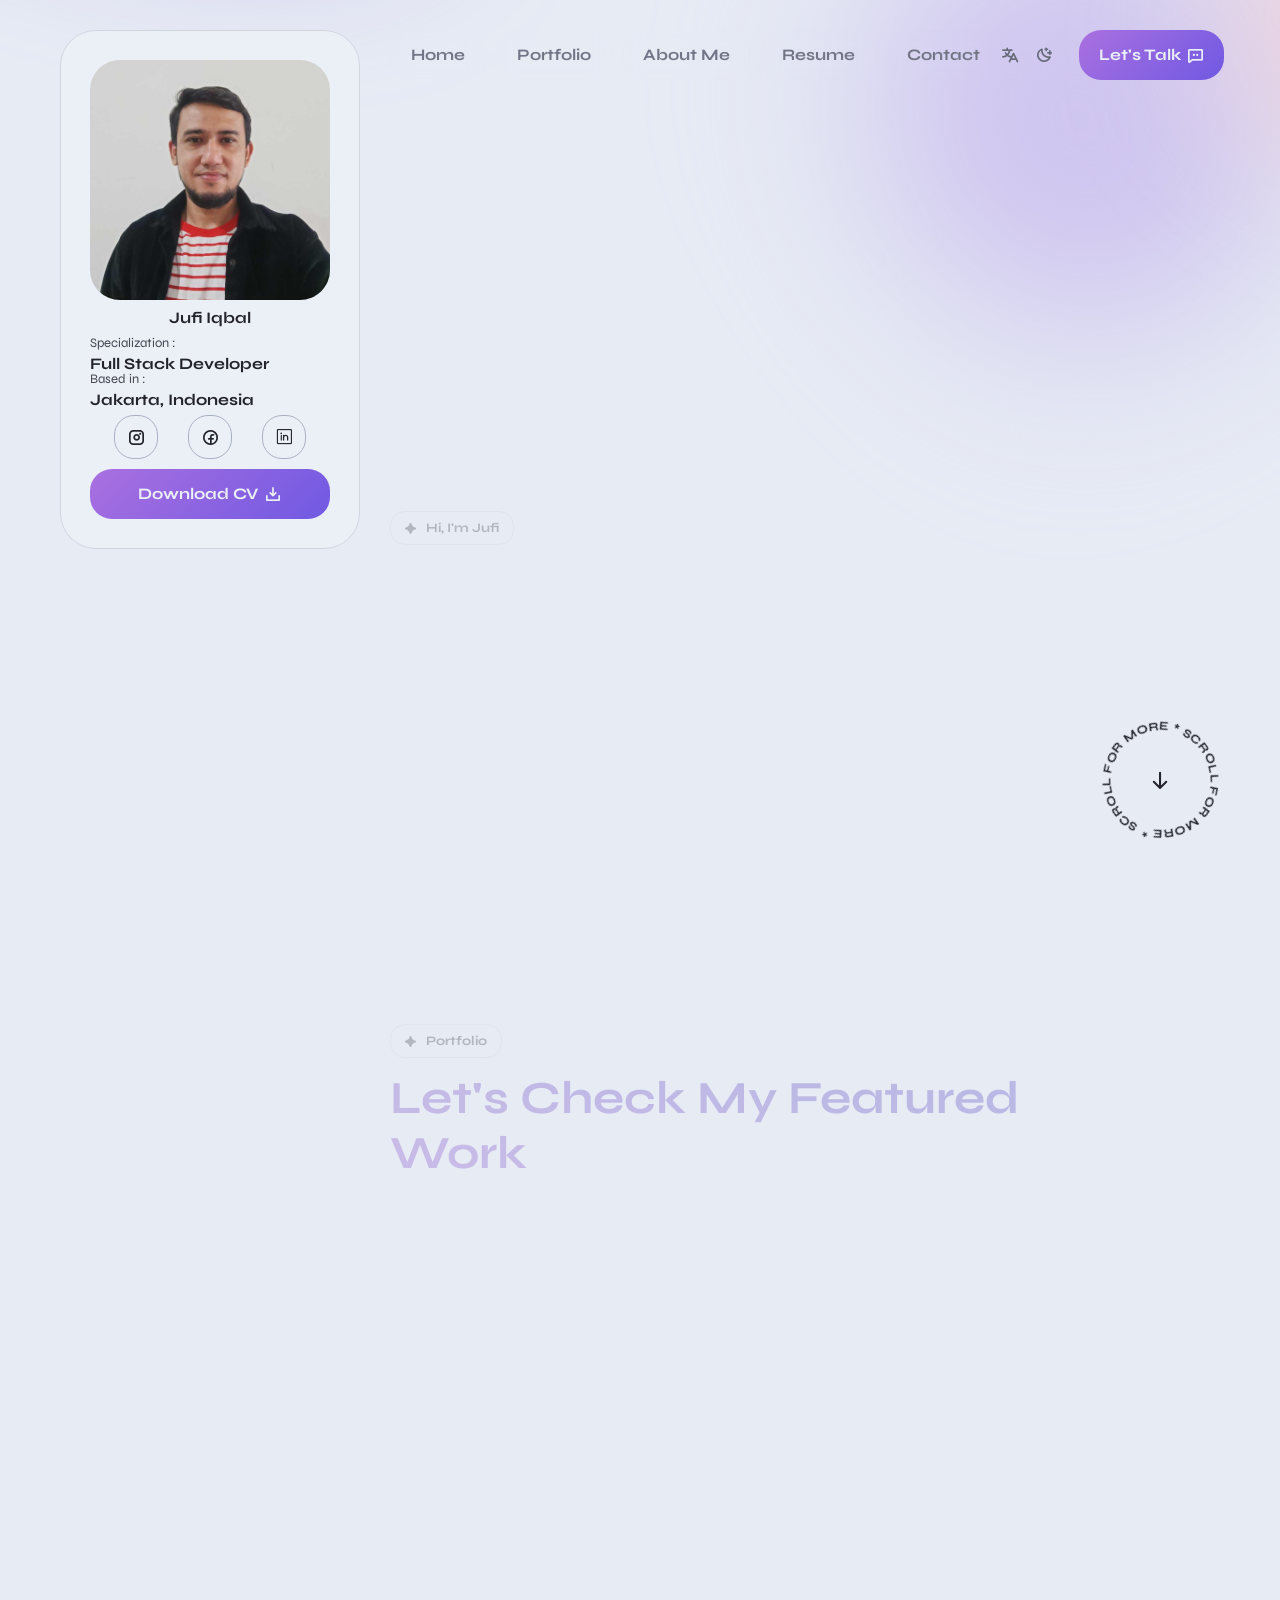
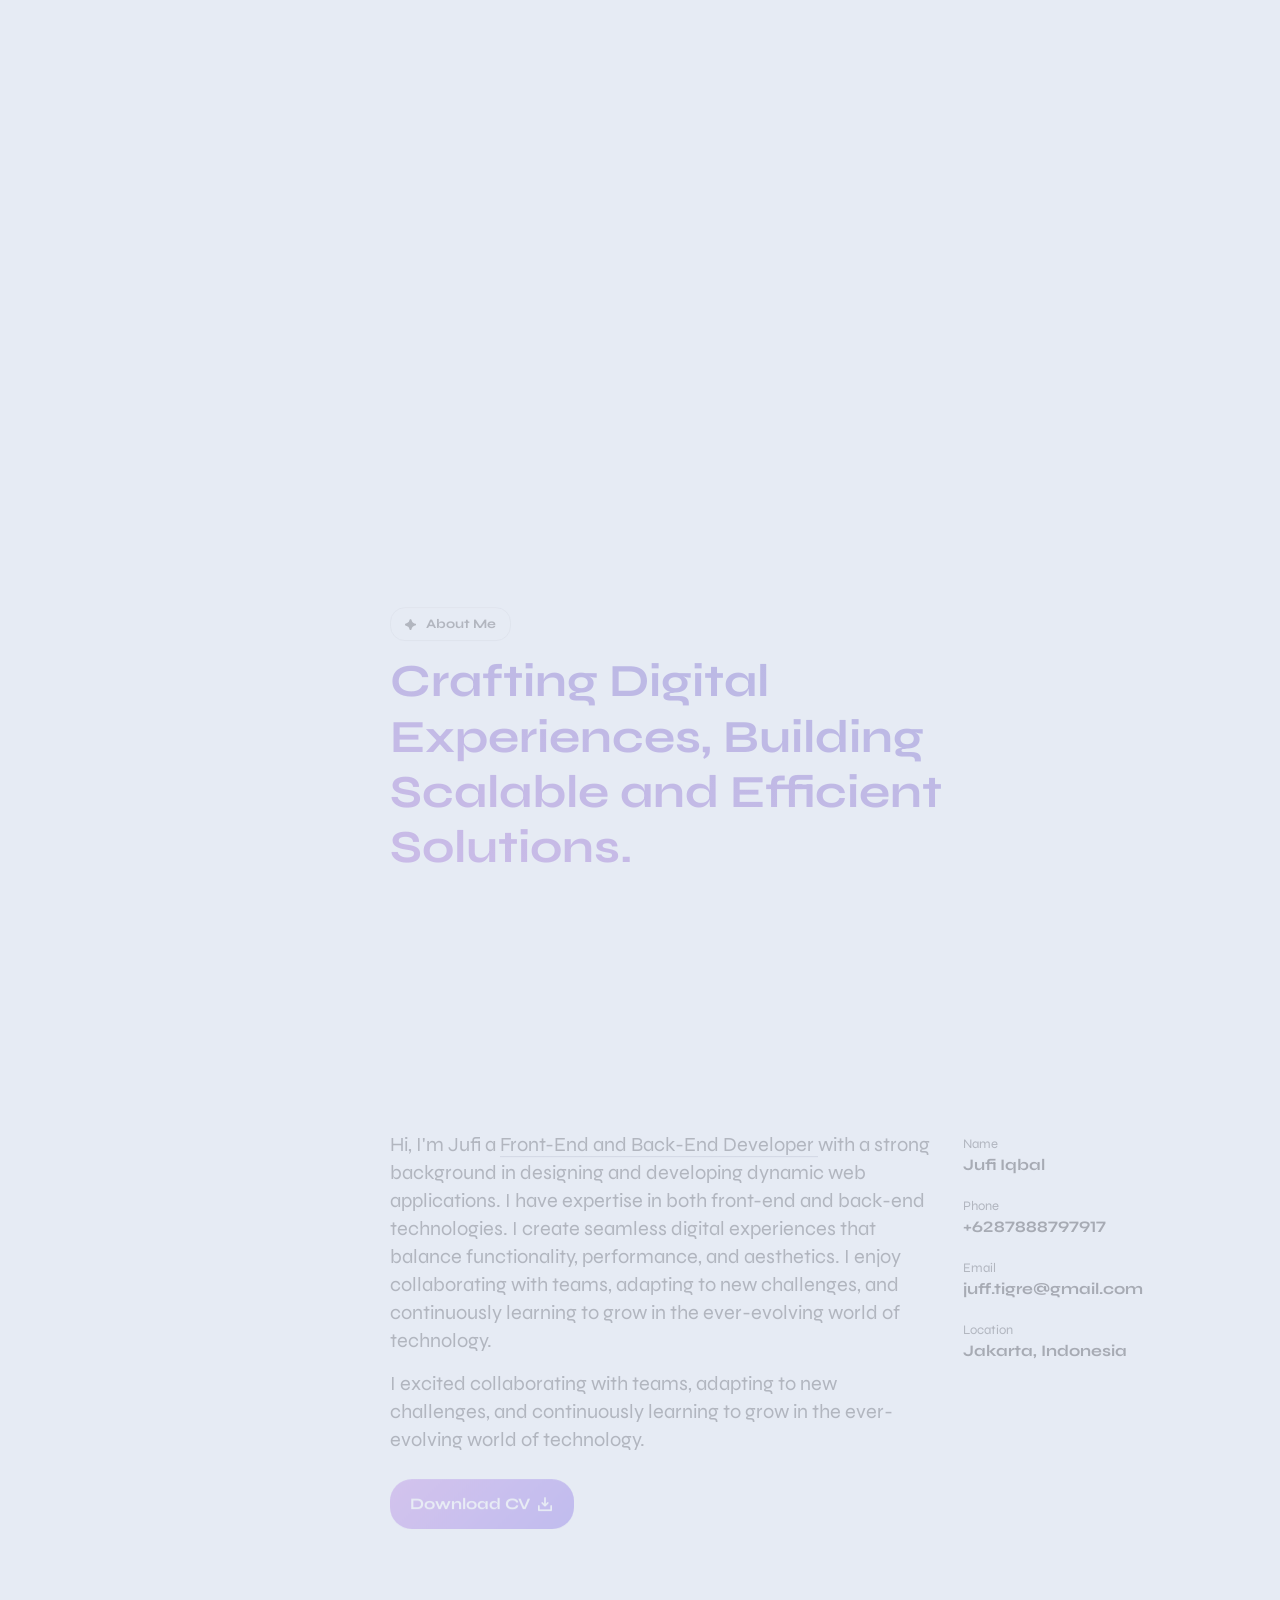
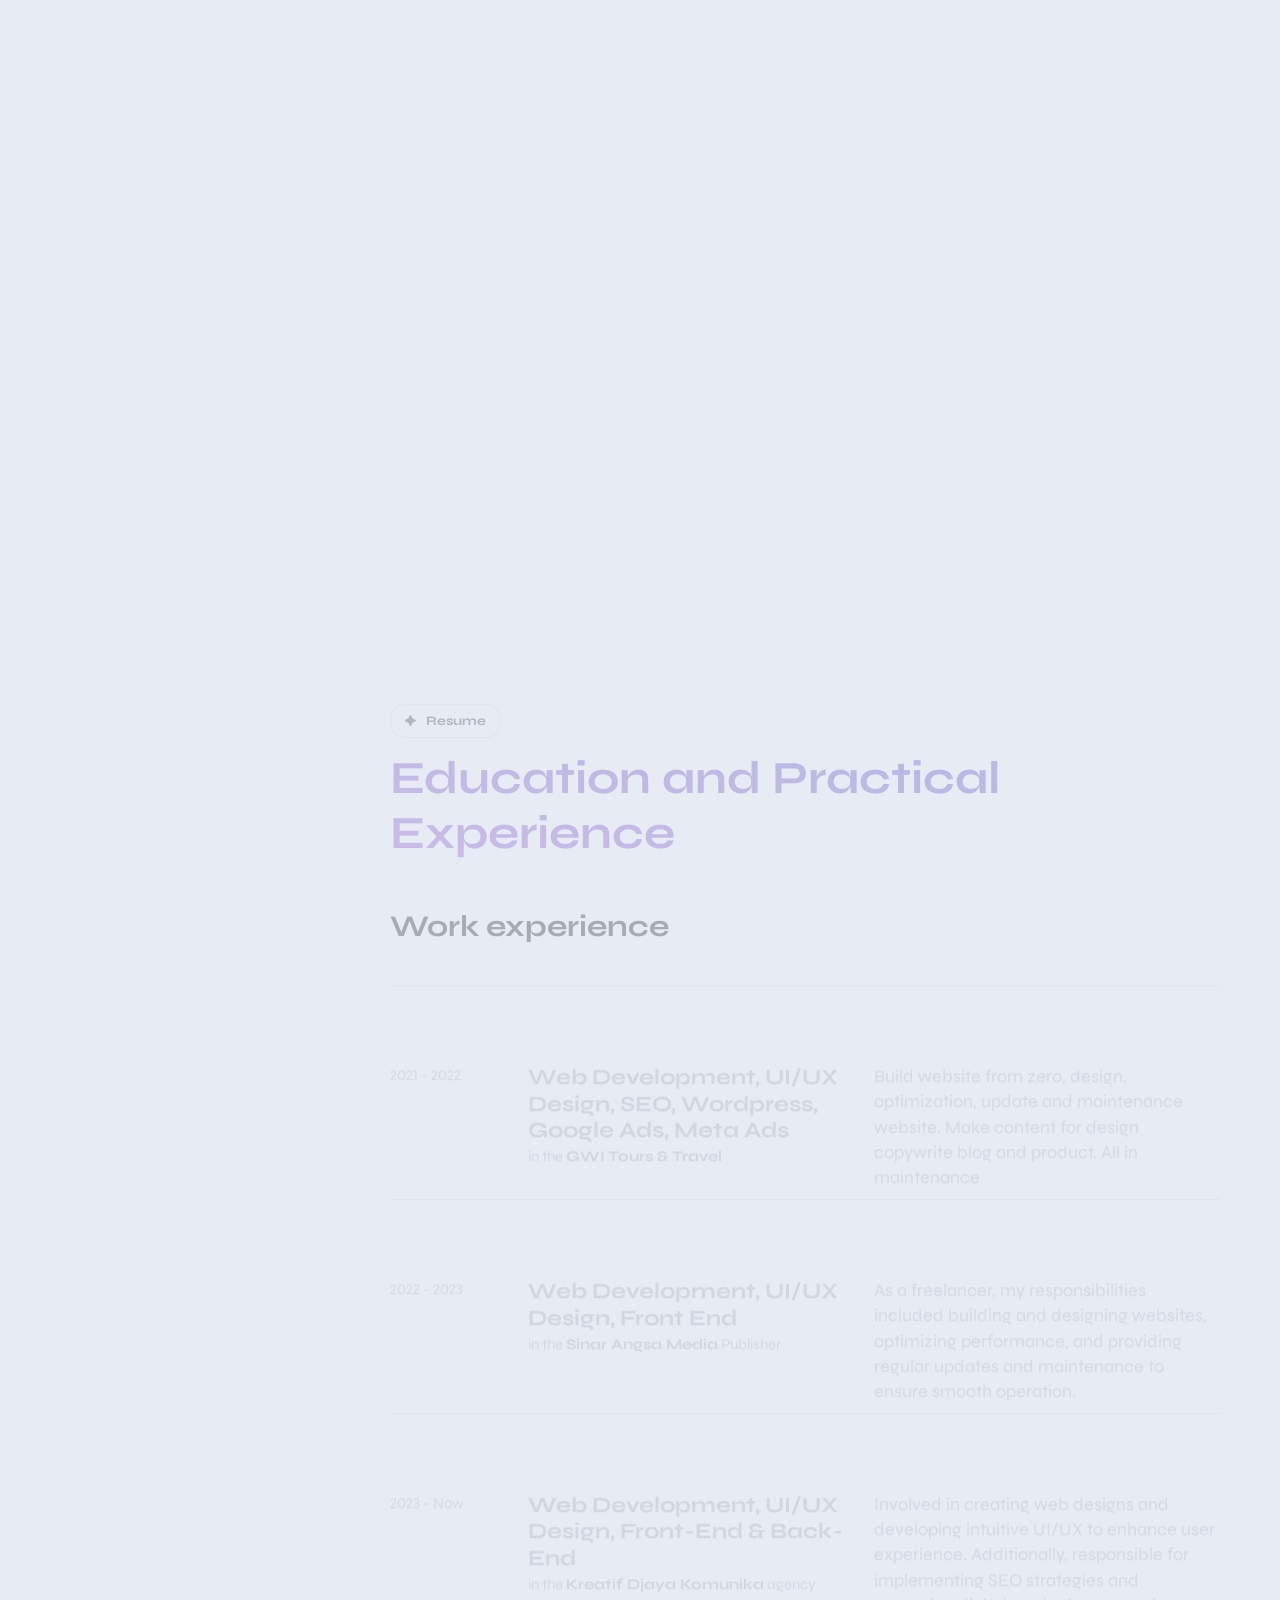
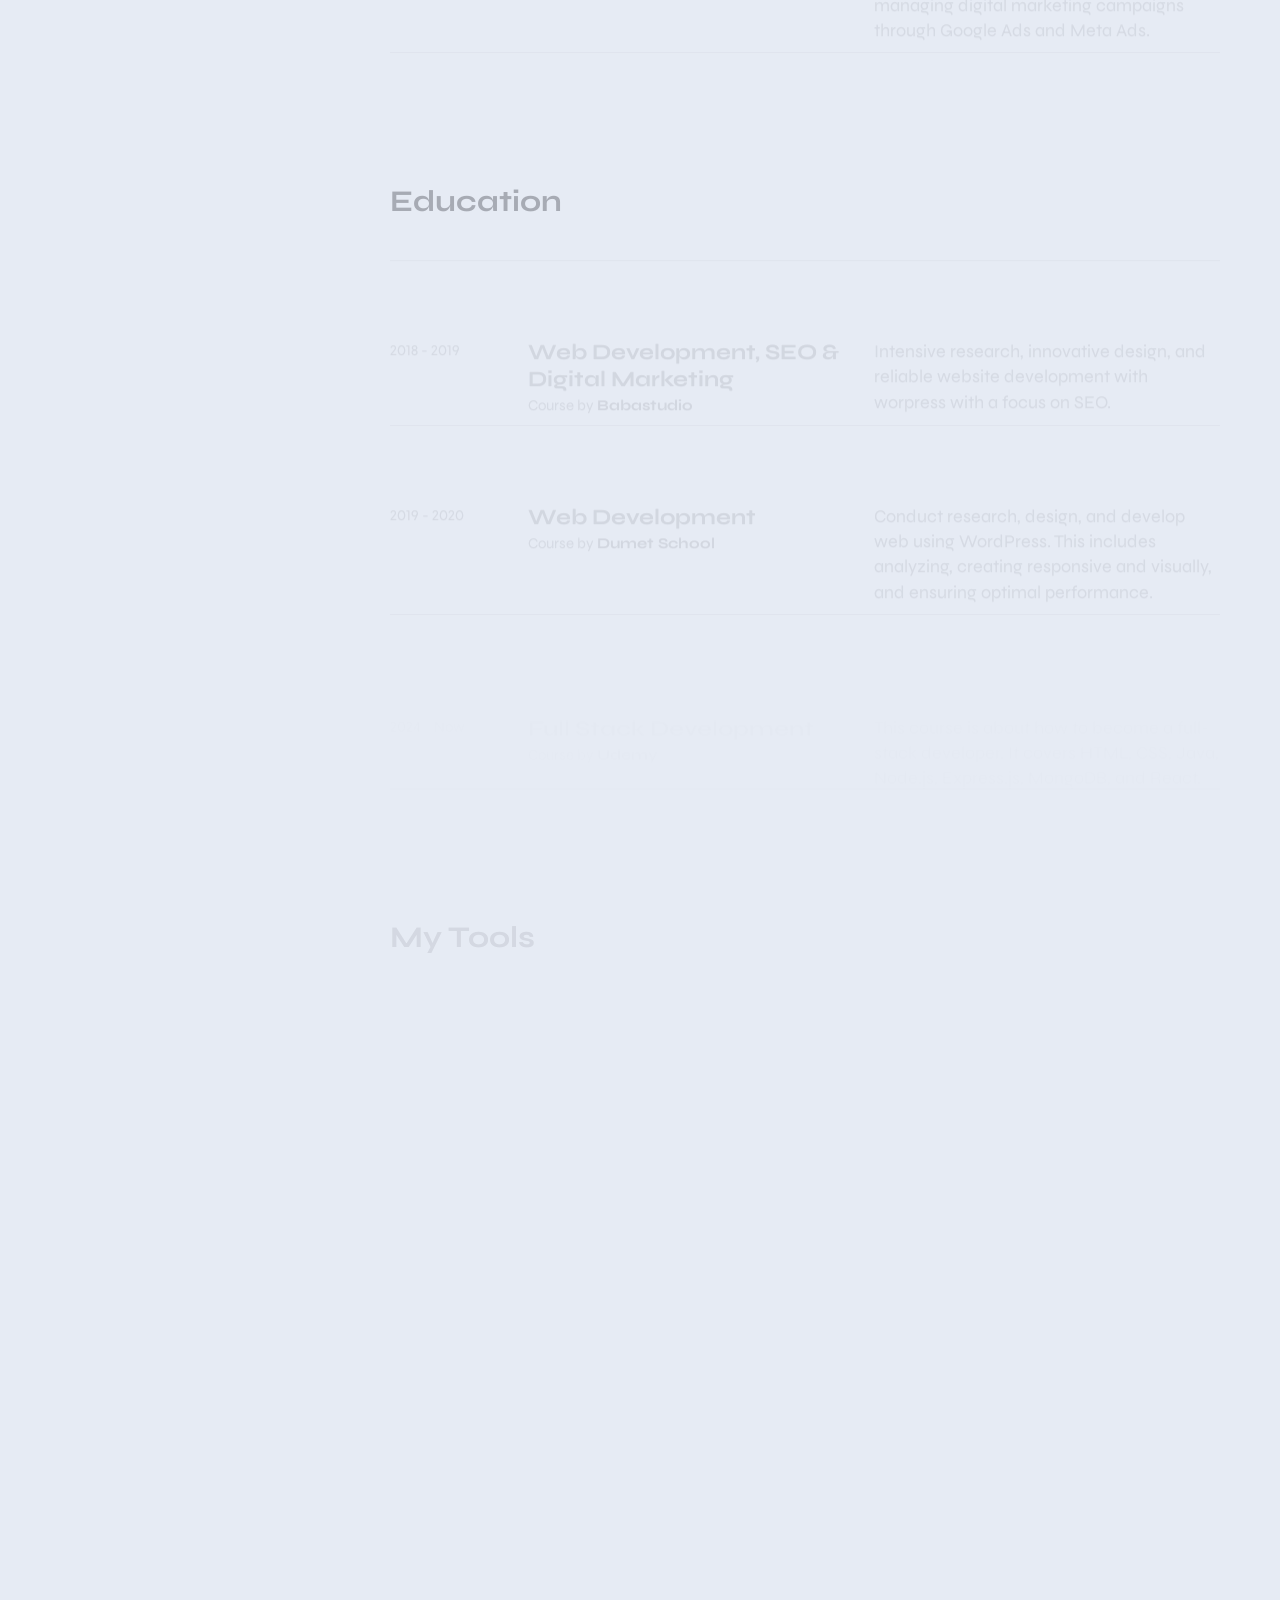
==== commit 41a62bd2: "update 4" ====
--- a/index.html
+++ b/index.html
@@ -14,7 +14,6 @@
     <meta name="email" content="juff.tigre@gmail.com" />
     <meta name="version" content="1.0.0">
                 
-
     <!-- Viewport Meta-->
     <meta http-equiv="X-UA-Compatible" content="IE=edge">
     <meta name="viewport" content="width=device-width, initial-scale=1, maximum-scale=1">
@@ -24,7 +23,6 @@
     <link rel="icon" href="img/favicon/icon.svg" type="image/svg+xml">
     <link rel="apple-touch-icon" href="img/favicon/apple-touch-icon.png">
     <link rel="manifest" href="img/favicon/manifest.webmanifest">
-
 
     <!-- Template Favicon & Icons End -->
     <!-- Facebook Metadata WA Start -->
@@ -40,7 +38,6 @@
       <meta name="twitter:title" content="Jufi Iqbal - Personal Portfolio & Resume">
       <meta name="twitter:description" content="Let's Build Your Digital Business Together!">
       <meta name="twitter:image" content="https://juff-iqs.github.io/resume/img/works/resume-meta-jufi.jpg">
-
     
     <!-- Template Styles Start -->
     <link rel="stylesheet" href="css/loaders/loader.css">
@@ -54,7 +51,6 @@
     <meta name="msapplication-navbutton-color" content="#111111">
     <meta name="mobile-web-app-capable" content="yes">
     <meta name="apple-mobile-web-app-status-bar-style" content="black-translucent">
-    <!-- Custom Browser Color End -->
   </head>
 
   <body>
@@ -108,7 +104,6 @@
       </div>
       <!-- Navigation Menu End -->
 
-
   <!-- Language Switcher -->
   <button id="lang-switcher" 
           class="lang-switcher header__switcher btn" 
@@ -128,7 +123,6 @@
         </a>
       </div>
       <!-- Header Controls End -->
-
     </header>
     <!-- Header End -->
 
@@ -148,7 +142,6 @@
           <div class="avatar__image">
             <img src="img/avatars/foto-selvie.jpg" alt="Fullstack Developer">
           </div>
-
           <div class="avatar__logo d-flex align-items-center justify-content-center">
             
           <h6>Jufi Iqbal</h6>
@@ -461,8 +454,6 @@
             </div>
           </div>
           <!-- Content Block - About Me Data End -->
-           
-          
 
           <!-- Content Block - Services Start -->
           <div class="content__block grid-block">
@@ -472,13 +463,13 @@
                 <div class="col-12 col-md-6 cards__item grid-item animate-card-2">
                   <div class="cards__card d-flex flex-column">
                     <div class="cards__descr">
-                      <h4 class="cards__title animate-in-up">Digital art and graphic design</h4>
+                      <h4 class="cards__title animate-in-up">UI/UX Design</h4>
                       <div class="cards__tags d-flex flex-wrap animate-in-up">
-                        <span class="rounded-tag tag-outline">Illustrations</span>
-                        <span class="rounded-tag tag-outline">AI Experiments</span>
+                        <span class="rounded-tag tag-outline">Design</span>
+                        <span class="rounded-tag tag-outline">Website Mock up</span>
                       </div>
-                      <p class="small cards__text animate-in-up">I use Adobe Photoshop, Fresco and Blender to create 
-                        illustrations and 3D renders for my clients and stocks.
+                      <p class="small cards__text animate-in-up">I use Adobe Ilustrator, Photoshop, Canva 
+                        to make draft view a website.
                       </p>
                     </div>
                   </div>
@@ -487,28 +478,41 @@
                 <div class="col-12 col-md-6 cards__item grid-item animate-card-2">
                   <div class="cards__card d-flex flex-column">
                     <div class="cards__descr">
-                      <h4 class="cards__title animate-in-up">SEO/Digital marketing solutions</h4>
+                      <h4 class="cards__title animate-in-up">Frond End Dev</h4>
                       <div class="cards__tags d-flex flex-wrap animate-in-up">
-                        <span class="rounded-tag tag-outline">Social Media</span>
-                        <span class="rounded-tag tag-outline">Analytics</span>
+                        <span class="rounded-tag tag-outline">HTML, CSS, Javascript</span>
+                        <span class="rounded-tag tag-outline">Visual Code</span>
                       </div>
-                      <p class="small cards__text animate-in-up">Social media content plans, media monitoring, email and text messaging
-                        and search engine optimization.
+                      <p class="small cards__text animate-in-up">Build Powerful Websites Optimized for Maximum Speed
                       </p>
                     </div>
                   </div>
                 </div>
+                
                 <!-- services grid cards single item -->
                 <div class="col-12 col-md-6 cards__item grid-item animate-card-2">
                   <div class="cards__card d-flex flex-column">
                     <div class="cards__descr">
-                      <h4 class="cards__title animate-in-up">Brand<br>identity</h4>
+                      <h4 class="cards__title animate-in-up">Back End Dev</h4>
+                      <div class="cards__tags d-flex flex-wrap animate-in-up">
+                        <span class="rounded-tag tag-outline">Node JS, Wordpress</span>
+                        <span class="rounded-tag tag-outline">Visual Code</span>
+                      </div>
+                      <p class="small cards__text animate-in-up">Develop custom CMS with user-friendly interface 
+                      </p>
+                    </div>
+                  </div>
+                </div>
+                <!-- services grid cards single item -->
+                <div class="col-12 col-md-6 cards__item grid-item animate-card-2">
+                  <div class="cards__card d-flex flex-column">
+                    <div class="cards__descr">
+                      <h4 class="cards__title animate-in-up">SEO & SEM</h4>
                       <div class="cards__tags d-flex flex-wrap animate-in-up">
                         <span class="rounded-tag tag-outline">Logo Design</span>
                         <span class="rounded-tag tag-outline">Style Guides</span>
                       </div>
-                      <p class="small cards__text animate-in-up">I help my clients to develop a personality and brand voice, 
-                        design the brand look and logo.
+                      <p class="small cards__text animate-in-up">I help my clients 
                       </p>
                     </div>
                   </div>
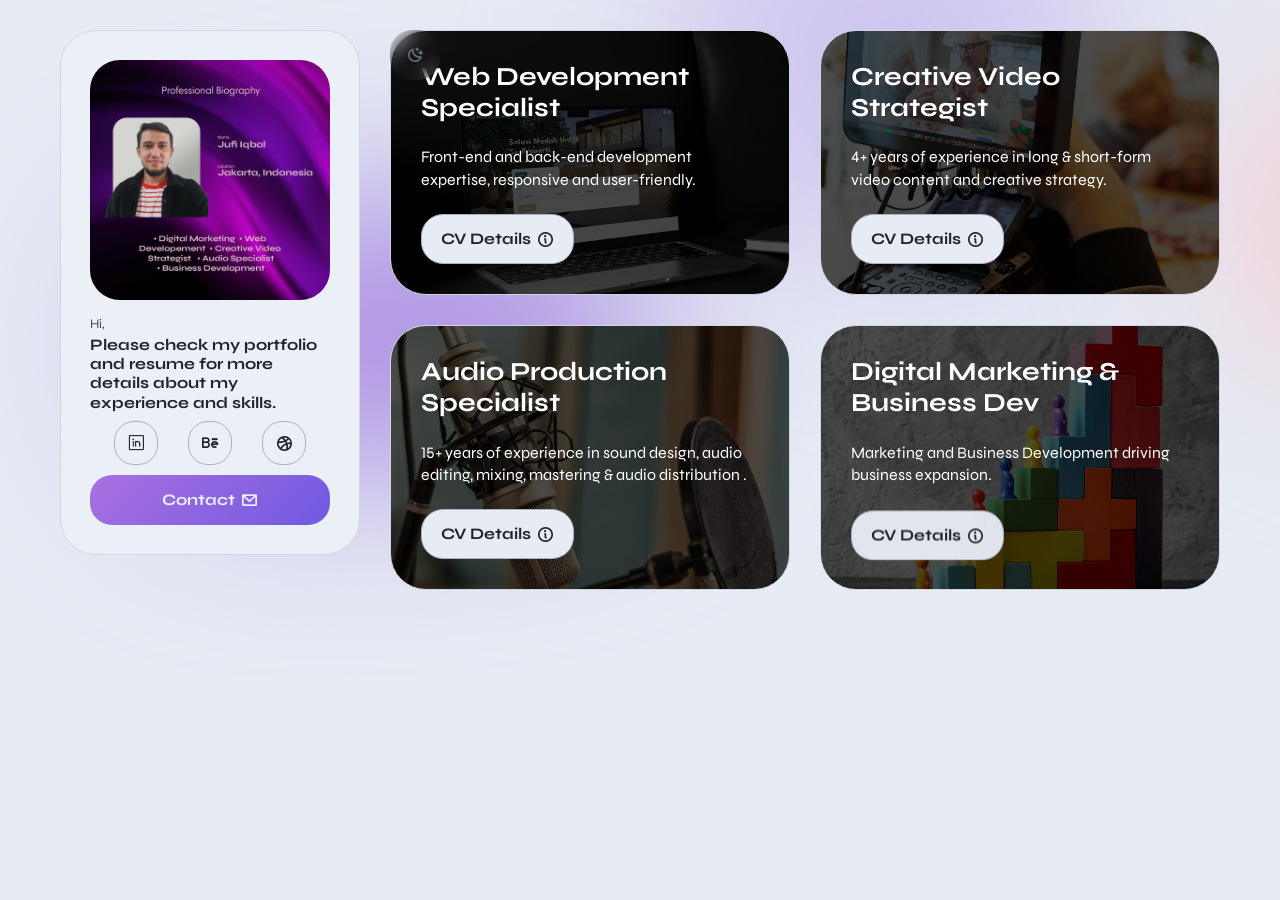
==== commit a632f3b1: "Revisi tampilan portfolio section" ====
--- a/index.html
+++ b/index.html
@@ -65,62 +65,8 @@
 
     <!-- Header Start -->
     <header id="header" class="header d-flex justify-content-between">
-      <!-- Navigation Menu Start -->
-      <div class="header__navigation">
-        <nav id="menu" class="menu">
-          <ul class="menu__list d-flex justify-content-start">
-            <li class="menu__item">
-              <a class="menu__link btn" href="#home">
-                <span class="menu__caption">Home</span>
-                <i class="ph-bold ph-house-simple"></i>
-              </a>
-            </li>
-            <li class="menu__item">
-              <a class="menu__link btn" href="#portfolio">
-                <span class="menu__caption">Portfolio</span>
-                <i class="ph-bold ph-squares-four"></i>
-              </a>
-            </li>
-            <li class="menu__item">
-              <a class="menu__link btn" href="#about">
-                <span class="menu__caption">About Me</span>
-                <i class="ph-bold ph-user"></i>
-              </a>
-            </li>
-            <li class="menu__item">
-              <a class="menu__link btn" href="#resume">
-                <span class="menu__caption">Resume</span>
-                <i class="ph-bold ph-article"></i>
-              </a>
-            </li>
-            <li class="menu__item">
-              <a class="menu__link btn" href="#contact">
-                <span class="menu__caption">Contact</span>
-                <i class="ph-bold ph-envelope"></i>
-              </a>
-            </li>
-          </ul>
-        </nav>
-      </div>
-      <!-- Navigation Menu End -->
-
-  <!-- Language Switcher -->
-  <button id="lang-switcher" 
-          class="lang-switcher header__switcher btn" 
-          type="button" role="switch" 
-          aria-label="language switch" 
-          aria-checked="en">
-    <i class="ph-bold ph-translate"></i>
-  </button>
-      
-      <div class="header__controls d-flex justify-content-end">
+      <div class="header__controls d-flex justify-content-end"> 
         <button id="color-switcher" class="color-switcher header__switcher btn" type="button" role="switch" aria-label="light/dark mode" aria-checked="true"></button>
-        <a id="notify-trigger" class="header__trigger btn" target="_blank" 
-        href="https://wa.me/6287888797917?text=Halo%2C%20saya%20lihat%20resume%20di%20web%20anda.%20Boleh%20saya%20mengetahui%20info%20lebih%20detail%3F">
-          <span class="trigger__caption lang lang-en">Let's Talk</span>
-          <span class="trigger__caption lang lang-id" style="display:none;">Hubungi Saya</span>
-          <i class="ph-bold ph-chat-dots"></i>
-        </a>
       </div>
       <!-- Header Controls End -->
     </header>
@@ -140,28 +86,26 @@
         <!-- image and logo -->
         <div class="avatar__block">
           <div class="avatar__image">
-            <img src="img/avatars/foto-selvie.jpg" alt="Fullstack Developer">
+            <img src="img/avatars/foto-selvie-2.jpg" alt="Creative Proffesional">
           </div>
           <div class="avatar__logo d-flex align-items-center justify-content-center">
             
-          <h6>Jufi Iqbal</h6>
           </div>
 
         </div>
         <!-- data caption #1 -->
         <div class="avatar__block">
           <h6>
-            <small class="top lang lang-en">Specialization :</small>
+            <small class="top lang lang-en">Hi, </small>
             <small class="top lang lang-id" style="display:none;">Spesialisasi :</small>
-             Full Stack Developer
+             Please check my portfolio and resume for more details about my experience and skills.
           </h6>
         </div>
         <!-- data caption #2 -->
         <div class="avatar__block">
           <h6>
-            <small class="top lang lang-en">Based in :</small>
-            <small class="top lang lang-id" style="display:none;">Domisili :</small>
-            Jakarta, Indonesia
+            <small class="top lang lang-en"></small>
+            
           </h6>
         </div>
         <!-- socials and CTA button -->
@@ -169,20 +113,21 @@
           <div class="avatar__socials">
             <ul class="socials-square d-flex justify-content-center gap-5 center-content mt-2">
               <li class="socials-square__item">
-                <a class="socials-square__link btn" href="https://www.instagram.com/suntreedjaya?utm_source=ig_web_button_share_sheet&igsh=MXVlNzN4NW9uazRpZw==" target="_blank"><i class="ph-bold ph-instagram-logo"></i></a>
+                <a class="socials-square__link btn" href="https://www.linkedin.com/in/jufiiqbal/" target="_blank"><i class="ph ph-linkedin-logo"></i></a>
               </li>
               <li class="socials-square__item">
-                <a class="socials-square__link btn" href="https://www.facebook.com/profile.php?id=100093439098148" target="_blank"><i class="ph-bold ph-facebook-logo"></i></a>
+                <a class="socials-square__link btn" href="https://www.instagram.com/suntreedjaya?utm_source=ig_web_button_share_sheet&igsh=MXVlNzN4NW9uazRpZw==" target="_blank"><i class="ph-bold ph-behance-logo"></i></a>
               </li>
               <li class="socials-square__item">
-                <a class="socials-square__link btn" href="https://id.linkedin.com/in/jufiiqbal" target="_blank"><i class="ph ph-linkedin-logo"></i></a>
+                <a class="socials-square__link btn" href="https://www.facebook.com/profile.php?id=100093439098148" target="_blank"><i class="ph-bold ph-dribbble-logo"></i></a>
               </li>
+
             </ul>
           </div>
           <div class="avatar__btnholder">
-            <a class="btn btn-default btn-fullwidth btn-hover btn-hover-accent" href="#contact" target="_blank">
-              <span class="btn-caption">Download CV</span>
-               <i class="ph-bold ph-download-simple"></i>
+            <a class="btn btn-default btn-fullwidth btn-hover btn-hover-accent" href="mailto:juff.tigre@gmail.com">
+              <span class="btn-caption">Contact</span>
+               <i class="ph-bold ph-envelope-simple"></i>
             </a>
           </div>
         </div>
@@ -193,699 +138,96 @@
     <!-- Page Content Start -->
     <div id="content" class="content">
       <div class="content__wrapper">
-
-        <!-- Intro Section Start -->
-        <section id="home" class="main intro">
-
-          <!-- Headline Start -->
-          <div id="headline" class="headline d-flex align-items-start flex-column" data-speed="1">
-            <p class="headline__subtitle animate-headline">
-              <svg xmlns="http://www.w3.org/2000/svg" x="0px" y="0px" width="13px" height="13px" viewBox="0 0 13 13" fill="currentColor">
-                <path fill="currentColor" d="M5.6,12.6c-0.5-0.8-0.7-2.4-1.7-3.5c-1-1-2.7-1.2-3.5-1.7C-0.1,7-0.1,6,0.4,5.6c0.8-0.5,2.3-0.6,3.5-1.8
-                  C5,2.8,5.1,1.2,5.6,0.4C6-0.1,7-0.1,7.4,0.4c0.5,0.8,0.7,2.4,1.8,3.5c1.2,1.2,2.6,1.2,3.5,1.7c0.6,0.4,0.6,1.4,0,1.7
-                  C11.8,7.9,10.2,8,9.1,9.1c-1,1-1.2,2.7-1.7,3.5C7,13.1,6,13.1,5.6,12.6z"/>
-              </svg>
-              <span class="lang lang-en">Hi, I'm Jufi</span>
-              <span class="lang lang-id"style="display:none;">Hai, Saya Jufi</span>
-            </p>
-            <h1 class="headline__title animate-headline lang lang-en">Let's Build Scale Up<br>Your Digital Business Together.</h1>
-            <h1 class="headline__title animate-headline lang lang-id" style="display:none;">
-              Mari Membangun<br>Digital Bisnis Anda Bersama.</h1>
-            <div class="headline__btnholder d-flex flex-column flex-sm-row">
-              <a class="btn mobile-vertical btn-default btn-hover btn-hover-accent-mobile animate-headline" href="#portfolio">
-                <span class="btn-caption lang lang-en">My Works</span>
-                <span class="btn-caption lang-id"style="display:none;">Pekerjaan Saya</span>
-                <i class="ph-bold ph-squares-four"></i>
-              </a>
-            </div>
-          </div>
-          <!-- Headline End -->
-
-          <!-- Scroll Button Start -->
-          <div class="rotating-btn">
-            <a href="#portfolio" class="rotating-btn__link slide-down">
-              <!-- SVG rotating text -->
-              <svg version="1.1" xmlns="http://www.w3.org/2000/svg" xmlns:xlink="http://www.w3.org/1999/xlink" x="0px" y="0px"
-                viewBox="0 0 120 120" style="enable-background:new 0 0 120 120;" xml:space="preserve" 
-                class="animate-rotation" data-value="360">
-                <defs>
-                  <path id="textPath" d="M110,59.5c0,27.6-22.4,50-50,50s-50-22.4-50-50s22.4-50,50-50S110,31.9,110,59.5z"/>
-                </defs>
-                <g>
-                  <use xlink:href="#textPath" fill="none"></use>
-                  <text>
-                    <!-- button text here!!! -->
-                    <textPath xlink:href="#textPath">Scroll for More * Scroll for More * </textPath>
-                  </text>
-                </g>
-              </svg>
-              <!-- arrow icon -->
-              <i class="ph-bold ph-arrow-down"></i>
-            </a>
-          </div>
-          <!-- Scroll Button End -->
-
-        </section>
-        <!-- Intro Section End -->
-
-        <!-- Portfolio Section Start -->
-        <section id="portfolio" class="inner inner-first portfolio">
-
-          <!-- Content Block - H2 Section Title Start -->
-          <div class="content__block section-grid-title">
-            <p class="h2__subtitle animate-in-up">
-              <svg xmlns="http://www.w3.org/2000/svg" x="0px" y="0px" width="13px" height="13px" viewBox="0 0 13 13" fill="currentColor">
-                <path fill="currentColor" d="M5.6,12.6c-0.5-0.8-0.7-2.4-1.7-3.5c-1-1-2.7-1.2-3.5-1.7C-0.1,7-0.1,6,0.4,5.6c0.8-0.5,2.3-0.6,3.5-1.8
-                  C5,2.8,5.1,1.2,5.6,0.4C6-0.1,7-0.1,7.4,0.4c0.5,0.8,0.7,2.4,1.8,3.5c1.2,1.2,2.6,1.2,3.5,1.7c0.6,0.4,0.6,1.4,0,1.7
-                  C11.8,7.9,10.2,8,9.1,9.1c-1,1-1.2,2.7-1.7,3.5C7,13.1,6,13.1,5.6,12.6z"/>
-              </svg>
-              <span>Portfolio</span>
-            </p><br>
-            <h2 class="h2__title animate-in-up lang lang-en">Let's Check My Featured Work</h2>
-            <h2 class="h2__title animate-in-up lang lang-id" style="display:none;">Cek Pekerjaan Saya</h2>
-          </div>
-          <!-- Content Block - H2 Section Title End -->
-
-          <!-- Content Block - Works Gallery Start -->
-          <div class="content__block grid-block">
-            <div class="container-fluid px-0 inner__gallery">
-              <div class="row gx-0 my-gallery" itemscope itemtype="http://schema.org/ImageGallery">
-
-                <!-- Works Gallery Single Item Start Produk 1-->
-                <figure class="col-12 col-md-6 gallery__item grid-item animate-card-2" itemprop="associatedMedia" itemscope itemtype="http://schema.org/ImageObject">
-                  <a href="img/works/Pf-1-prod-1.jpg" data-image="img/works/Pf-1-prod-1.jpg" class="gallery__link" itemprop="contentUrl" data-size="1400x1400">
-                    <img src="img/works/Pf-1-prod-1.jpg" class="gallery__image" itemprop="thumbnail" alt="Image 1">
-                  </a>
-                  <figcaption class="gallery__descr" itemprop="caption description">
-                    <h5>Real Estate - Website</h5>
-                    <div class="card__tags d-flex flex-wrap">
-                      <span class="rounded-tag opposite">UI UX Design, </span>
-                      <span class="rounded-tag opposite">CMS</span>
-                      <span class="rounded-tag opposite" onclick="window.open('portfolio-1.html', '_blank')"  style="cursor:pointer;">
-                        <i class="ph-bold ph-info"></i></span>
-                    </div>
-                    <p class="small">E-Commerce website 5 Page. Built with HTML, Bootstrap, Node.js, and MongoDB. 
-                      Features include property listings, user authentication, and Shop Pages.
-                    </p>
-                    <a href="portfolio-1.html" target="_blank" 
-                    class="btn btn-sm btn-default btn-hover btn-hover-accent mt-2">
-                    <span class="btn-caption">Detail</span>
-                    <i class="ph-bold ph-arrow-right"></i>
-                  </a>
-                  </figcaption>
-                </figure>
-    
-                <!-- Works Gallery Single Item Start Produk 2-->
-                <figure class="col-12 col-md-6 gallery__item grid-item animate-card-2" itemprop="associatedMedia" itemscope itemtype="http://schema.org/ImageObject">
-                  <a href="img/works/Pf-2-prod-2.jpg" data-image="img/works/Pf-2-prod-2.jpg" class="gallery__link" itemprop="contentUrl" data-size="1400x1400">
-                    <img src="img/works/Pf-2-prod-2.jpg" class="gallery__image" itemprop="thumbnail" alt="Image description">
-                  </a>
-                  <figcaption class="gallery__descr opposite" itemprop="caption description">
-                    <h5 class="opposite">MICE & Travel Agency</h5>
-                    <div class="card__tags d-flex flex-wrap">
-                      <span class="rounded-tag opposite">UI UX Design, </span>
-                      <span class="rounded-tag opposite">Landing Page</span>
-                      <span class="rounded-tag opposite" onclick="window.open('portfolio-2.html', '_blank')"  style="cursor:pointer;">
-                        <i class="ph-bold ph-info"></i></span>
-                    </div>
-                    <p class="small">Single landing page website built with HTML, CSS, Bootstrap, cPanel, and PHP.
-                      Includes company profile and product information features."
-                    </p>
-                     <a href="portfolio-2.html" target="_blank" 
-                    class="btn btn-sm btn-default btn-hover btn-hover-accent mt-2">
-                    <span class="btn-caption">Detail</span>
-                    <i class="ph-bold ph-arrow-right"></i>
-                  </a>
-                  </figcaption>
-                </figure>
-                <!-- Works Gallery Single Item End -->
-    
-                <!-- Works Gallery Single Item Start Produk 3 -->
-                <figure class="col-12 col-md-6 gallery__item grid-item animate-card-2" itemprop="associatedMedia" itemscope itemtype="http://schema.org/ImageObject">
-                  <a href="img/works/Pf-3-prod-1.jpg" data-image="img/works/Pf-3-prod-1.jpg" class="gallery__link" itemprop="contentUrl" data-size="1400x1400">
-                    <img src="img/works/Pf-3-prod-1.jpg" class="gallery__image" itemprop="thumbnail" alt="Image description">
-                  </a>
-                  <figcaption class="gallery__descr opposite" itemprop="caption description">
-                    <h5 class="opposite">Health & Beauty</h5>
-                    <div class="card__tags d-flex flex-wrap">
-                      <span class="rounded-tag opposite">UI UX Design, </span>
-                      <span class="rounded-tag opposite">Landing Page</span>
-                      <span class="rounded-tag opposite" onclick="window.open('portfolio-3.html', '_blank')" style="cursor:pointer;">
-                        <i class="ph-bold ph-info"></i></span>
-                    </div>
-                    <p class="small">E-commerse page website built with HTML, CSS & Wordpress.
-                      Includes company profile and product information features."
-                    </p>
-                     <a href="portfolio-3.html" target="_blank" 
-                    class="btn btn-sm btn-default btn-hover btn-hover-accent mt-2">
-                    <span class="btn-caption">Detail</span>
-                    <i class="ph-bold ph-arrow-right"></i>
-                  </a>
-                  </figcaption>
-                </figure>
-              </div>
-            </div>
-          </div>
-          <!-- Content Block - Works Gallery End Produk 3 portfolio 3  -->
-        </section>
-        <!-- Portfolio Section End -->
-
-        <!-- About Section Start -->
-        <section id="about" class="inner about">
-          <!-- Content Block - H2 Section Title Start -->
-          <div class="content__block section-grid-title">
-            <p class="h2__subtitle animate-in-up">
-              <svg xmlns="http://www.w3.org/2000/svg" x="0px" y="0px" width="13px" height="13px" viewBox="0 0 13 13" fill="currentColor">
-                <path fill="currentColor" d="M5.6,12.6c-0.5-0.8-0.7-2.4-1.7-3.5c-1-1-2.7-1.2-3.5-1.7C-0.1,7-0.1,6,0.4,5.6c0.8-0.5,2.3-0.6,3.5-1.8
-                  C5,2.8,5.1,1.2,5.6,0.4C6-0.1,7-0.1,7.4,0.4c0.5,0.8,0.7,2.4,1.8,3.5c1.2,1.2,2.6,1.2,3.5,1.7c0.6,0.4,0.6,1.4,0,1.7
-                  C11.8,7.9,10.2,8,9.1,9.1c-1,1-1.2,2.7-1.7,3.5C7,13.1,6,13.1,5.6,12.6z"/>
-              </svg>
-              <span>About Me</span>
-            </p>
-            <h2 class="h2__title animate-in-up">Crafting Digital Experiences, Building Scalable and Efficient Solutions.</h2>
-          </div>
-          <!-- Content Block - H2 Section Title End -->
-
-          <!-- Content Block - Achievements Start -->
-          <div class="content__block grid-block">
-            <div class="achievements d-flex flex-column flex-md-row align-items-md-stretch">
-              <!-- achievements single item -->
-              <div class="achievements__item d-flex flex-column grid-item animate-card-3">
-                <div class="achievements__card">
-                  <p class="achievements__number">15+</p>
-                  <p class="achievements__descr">Happy clients</p>
-                </div>
-              </div>
-              <!-- achievements single item -->
-              <div class="achievements__item d-flex flex-column grid-item animate-card-3">
-                <div class="achievements__card">
-                  <p class="achievements__number">2+</p>
-                  <p class="achievements__descr">Years of experience</p>
-                </div>
-              </div>
-              <!-- achievements single item -->
-              <div class="achievements__item d-flex flex-column grid-item animate-card-3">
-                <div class="achievements__card">
-                  <p class="achievements__number">15+</p>
-                  <p class="achievements__descr">Projects done</p>
-                </div>
-              </div>
-            </div>
-          </div>
-          <!-- Content Block - Achievements End -->
-
-          <!-- Content Block - About Me Data Start -->
-          <div class="content__block grid-block block-large">
-            <div class="container-fluid p-0">
-              <div class="row g-0 justify-content-between">
-                
-                <!-- About Me Description Start -->
-                <div class="col-12 col-xl-8 grid-item about-descr">
-                  <p class="about-descr__text animate-in-up">
-                    Hi, I'm Jufi a <a href="#0" class="text-link">Front-End and Back-End Developer </a> 
-                    with a strong background in designing and developing dynamic web applications.
-                    I have expertise in both front-end and back-end technologies. I create seamless digital experiences 
-                    that balance functionality, performance, and aesthetics. I enjoy collaborating with teams, adapting
-                    to new challenges, and continuously learning to grow in the ever-evolving world of technology. 
-                  </p>
-                  <p class="about-descr__text animate-in-up">
-                    I excited collaborating with teams, adapting to new challenges, and continuously
-                    learning to grow in the ever-evolving world of technology.  
-                  </p>
-                  <div class="btn-group about-descr__btnholder animate-in-up">
-                    <a class="btn mobile-vertical btn-default btn-hover btn-hover-accent" href="#0">
-                      <span class="btn-caption">Download CV</span>
-                      <i class="ph-bold ph-download-simple"></i>
-                    </a>
-                  </div>
-                </div>
-                <!-- About Me Description End -->
-      
-                <!-- About Me Information Start -->
-                <div class="col-12 col-xl-4 grid-item about-info">
-                  <div class="about-info__item animate-in-up">
-                    <h6>
-                      <small class="top">Name</small>
-                      Jufi Iqbal
-                    </h6>
-                  </div>
-                  <div class="about-info__item animate-in-up">
-                    <h6>
-                      <small class="top">Phone</small>
-                      <a class="text-link-bold" href="tel:+12127089400">+6287888797917</a>
-                    </h6>
-                  </div>
-                  <div class="about-info__item animate-in-up">
-                    <h6>
-                      <small class="top">Email</small>
-                      <a class="text-link-bold" href="mailto:example@example.com?subject=Message%20from%20your%20site">juff.tigre@gmail.com</a>
-                    </h6>
-                  </div>
-                  <div class="about-info__item animate-in-up">
-                    <h6>
-                      <small class="top">Location</small>
-                      <a class="text-link-bold" href="https://maps.app.goo.gl/xMJXTEUeHkv6kYRQ6" target="_blank">Jakarta, Indonesia</a>
-                    </h6>
-                  </div>
-                </div>
-                <!-- About Me Information End -->
-      
-              </div>
-            </div>
-          </div>
-          <!-- Content Block - About Me Data End -->
-
-          <!-- Content Block - Services Start -->
-          <div class="content__block grid-block">
+        <div class="content__block grid-block">
             <div class="container-fluid p-0">
               <div class="row g-0 align-items-stretch cards">
                 <!-- services grid cards single item -->
                 <div class="col-12 col-md-6 cards__item grid-item animate-card-2">
-                  <div class="cards__card d-flex flex-column">
+                  <div class="cards__card d-flex flex-column"
+                     style="background-image: linear-gradient(rgba(0,0,0,0.7), rgba(0,0,0,0.7)),
+                      url('img/works/Pf-1-prod-1.jpg'); 
+                      background-size: cover; 
+                      background-position: center; 
+                      background-repeat: no-repeat;">
                     <div class="cards__descr">
-                      <h4 class="cards__title animate-in-up">UI/UX Design</h4>
-                      <div class="cards__tags d-flex flex-wrap animate-in-up">
-                        <span class="rounded-tag tag-outline">Design</span>
-                        <span class="rounded-tag tag-outline">Website Mock up</span>
-                      </div>
-                      <p class="small cards__text animate-in-up">I use Adobe Ilustrator, Photoshop, Canva 
-                        to make draft view a website.
+                      <h4 class="cards__title animate-in-up" style="color:#ffffff;">Web Development Specialist</h4>
+                      <p class="small cards__text animate-in-up" style="color:#ffffff; font-size: 16px;" >Front-end and back-end development expertise, 
+                        responsive and user-friendly. 
                       </p>
+                      <a class="small cards__text animate-in-up btn mobile-vertical btn-default btn-hover btn-hover-accent-mobile animate-headline" href="webdev.html">
+                        <span class="btn-caption lang lang-en">CV Details</span>
+                        <i class="ph-bold ph-info"></i>
+                      </a> 
+                        
                     </div>
                   </div>
                 </div>
                 <!-- services grid cards single item -->
                 <div class="col-12 col-md-6 cards__item grid-item animate-card-2">
-                  <div class="cards__card d-flex flex-column">
+                  <div class="cards__card d-flex flex-column"
+                     style="background-image: linear-gradient(rgba(0,0,0,0.7), rgba(0,0,0,0.7)),
+                      url('img/works/Portfolio-produk-10.jpg'); 
+                      background-size: cover; 
+                      background-position: center; 
+                      background-repeat: no-repeat;">
                     <div class="cards__descr">
-                      <h4 class="cards__title animate-in-up">Frond End Dev</h4>
-                      <div class="cards__tags d-flex flex-wrap animate-in-up">
-                        <span class="rounded-tag tag-outline">HTML, CSS, Javascript</span>
-                        <span class="rounded-tag tag-outline">Visual Code</span>
-                      </div>
-                      <p class="small cards__text animate-in-up">Build Powerful Websites Optimized for Maximum Speed
+                      <h4 class="cards__title animate-in-up" style="color:#ffffff;">Creative Video Strategist</h4>
+                      <p class="small cards__text animate-in-up" style="color:#ffffff; font-size: 16px;" >4+ years of experience in long & short-form video content
+                        and creative strategy.
                       </p>
+                      <a class="small cards__text animate-in-up btn mobile-vertical btn-default btn-hover btn-hover-accent-mobile animate-headline" href="video.html">
+                        <span class="btn-caption lang lang-en">CV Details</span>
+                        <i class="ph-bold ph-info"></i>
+                      </a> 
                     </div>
                   </div>
                 </div>
                 
                 <!-- services grid cards single item -->
                 <div class="col-12 col-md-6 cards__item grid-item animate-card-2">
-                  <div class="cards__card d-flex flex-column">
+                  <div class="cards__card d-flex flex-column"
+                     style="background-image: linear-gradient(rgba(0,0,0,0.7), rgba(0,0,0,0.7)),
+                      url('img/works/Portfolio-produk-11.jpg'); 
+                      background-size: cover; 
+                      background-position: center; 
+                      background-repeat: no-repeat;">
                     <div class="cards__descr">
-                      <h4 class="cards__title animate-in-up">Back End Dev</h4>
-                      <div class="cards__tags d-flex flex-wrap animate-in-up">
-                        <span class="rounded-tag tag-outline">Node JS, Wordpress</span>
-                        <span class="rounded-tag tag-outline">Visual Code</span>
-                      </div>
-                      <p class="small cards__text animate-in-up">Develop custom CMS with user-friendly interface 
+                      <h4 class="cards__title animate-in-up" style="color:#ffffff;">Audio Production Specialist</h4>
+                      <p class="small cards__text animate-in-up" style="color:#ffffff; font-size: 16px;" >15+ years of experience in sound design, audio editing, mixing, mastering & audio distribution
+                        .
                       </p>
+                      <a class="small cards__text animate-in-up btn mobile-vertical btn-default btn-hover btn-hover-accent-mobile animate-headline" href="audio.html">
+                        <span class="btn-caption lang lang-en">CV Details</span>
+                        <i class="ph-bold ph-info"></i>
+                      </a> 
+                        
                     </div>
                   </div>
                 </div>
                 <!-- services grid cards single item -->
+
                 <div class="col-12 col-md-6 cards__item grid-item animate-card-2">
-                  <div class="cards__card d-flex flex-column">
+                  <div class="cards__card d-flex flex-column"
+                     style="background-image: linear-gradient(rgba(0,0,0,0.7), rgba(0,0,0,0.7)),
+                      url('img/works/Portfolio-produk-12.jpg'); 
+                      background-size: cover; 
+                      background-position: center; 
+                      background-repeat: no-repeat;">
                     <div class="cards__descr">
-                      <h4 class="cards__title animate-in-up">SEO & SEM</h4>
-                      <div class="cards__tags d-flex flex-wrap animate-in-up">
-                        <span class="rounded-tag tag-outline">Logo Design</span>
-                        <span class="rounded-tag tag-outline">Style Guides</span>
-                      </div>
-                      <p class="small cards__text animate-in-up">I help my clients 
+                      <h4 class="cards__title animate-in-up" style="color:#ffffff;">Digital Marketing & Business Dev</h4>
+                      <p class="small cards__text animate-in-up" style="color:#ffffff; font-size: 16px;" >Marketing and Business Development driving business expansion.
                       </p>
+                      <a class="small cards__text animate-in-up btn mobile-vertical btn-default btn-hover btn-hover-accent-mobile animate-headline" href="#portfolio">
+                        <span class="btn-caption lang lang-en">CV Details</span>
+                        <i class="ph-bold ph-info"></i>
+                      </a> 
+                        
                     </div>
                   </div>
                 </div>
               </div>
             </div>
           </div>
-          <!-- Content Block - Services End -->
-        </section>
-        <!-- About Section End -->
-
-        <!-- Resume Section Start -->
-        <section id="resume" class="inner resume">
-
-          <!-- Content Block - H2 Section Title Start -->
-           <div class="content__block section-title">
-            <p class="h2__subtitle  animate-in-up">
-              <svg xmlns="http://www.w3.org/2000/svg" x="0px" y="0px" width="13px" height="13px" viewBox="0 0 13 13" fill="currentColor">
-                <path fill="currentColor" d="M5.6,12.6c-0.5-0.8-0.7-2.4-1.7-3.5c-1-1-2.7-1.2-3.5-1.7C-0.1,7-0.1,6,0.4,5.6c0.8-0.5,2.3-0.6,3.5-1.8
-                  C5,2.8,5.1,1.2,5.6,0.4C6-0.1,7-0.1,7.4,0.4c0.5,0.8,0.7,2.4,1.8,3.5c1.2,1.2,2.6,1.2,3.5,1.7c0.6,0.4,0.6,1.4,0,1.7
-                  C11.8,7.9,10.2,8,9.1,9.1c-1,1-1.2,2.7-1.7,3.5C7,13.1,6,13.1,5.6,12.6z"/>
-              </svg>
-              <span>Resume</span>
-            </p>
-            <h2 class="h2__title  animate-in-up">Education and Practical Experience</h2>
-          </div>
-          <div class="content__block block-large">
-
-            <!-- H3 Block Start -->
-            <div class="section-h3">
-              <h3 class="h3__title animate-in-up">Work experience</h3>
-            </div>
-            <!-- H3 Block End -->
-
-            <!-- Experience Lines Start -->
-            <div class="container-fluid p-0 resume-lines">
-              <!-- experience single item -->
-              <div class="row g-0 resume-lines__item animate-in-up">
-                <div class="col-12 col-md-2">
-                  <span class="resume-lines__date animate-in-up">2021 - 2022</span>
-                </div>
-                <div class="col-12 col-md-5">
-                  <h5 class="resume-lines__title animate-in-up">Web Development, UI/UX Design, SEO, Wordpress, Google Ads, Meta Ads</h5>
-                  <p class="resume-lines__source animate-in-up">in the
-                    <a href="#0" class="text-link-bold" target="_blank">GWI Tours & Travel</a>
-                  </p>
-                </div>
-                <div class="col-12 col-md-5">
-                  <p class="small resume-lines__descr animate-in-up">Build website from zero, design, optimization, update and maintenance website. 
-                    Make content for design copywrite blog and product. All in maintenance</p>
-                </div>
-              </div>
-              <!-- experience single item -->
-              <div class="row g-0 resume-lines__item animate-in-up">
-                <div class="col-12 col-md-2">
-                  <span class="resume-lines__date animate-in-up">2022 - 2023</span>
-                </div>
-                <div class="col-12 col-md-5">
-                  <h5 class="resume-lines__title animate-in-up">Web Development, UI/UX Design, Front End</h5>
-                  <p class="resume-lines__source animate-in-up">in the
-                    <a href="#0" class="text-link-bold" target="_blank">Sinar Angsa Media</a> Publisher
-                  </p>
-                </div>
-                <div class="col-12 col-md-5">
-                  <p class="small resume-lines__descr animate-in-up">As a freelancer, my responsibilities included building 
-                    and designing websites, optimizing performance, and providing regular updates and maintenance to ensure smooth operation.
-                  </p>
-                </div>
-              </div>
-              <!-- experience single item -->
-              <div class="row g-0 resume-lines__item animate-in-up">
-                <div class="col-12 col-md-2">
-                  <span class="resume-lines__date animate-in-up">2023 - Now</span>
-                </div>
-                <div class="col-12 col-md-5">
-                  <h5 class="resume-lines__title animate-in-up">Web Development, UI/UX Design, Front-End & Back-End</h5>
-                  <p class="resume-lines__source animate-in-up">in the
-                    <a href="#0" class="text-link-bold" target="_blank">Kreatif Djaya Komunika</a>
-                    agency
-                  </p>
-                </div>
-                <div class="col-12 col-md-5">
-                  <p class="small resume-lines__descr animate-in-up">Involved in creating web designs and developing intuitive UI/UX 
-                    to enhance user experience. Additionally, responsible for implementing SEO strategies and managing digital marketing 
-                    campaigns through Google Ads and Meta Ads.</p>
-                </div>
-              </div>
-            </div>
-            <!-- Experience Lines End -->
-          </div>
-
-
-          <!-- Content Block - Experience Start -->
-          <div class="content__block block-large">
-
-            <!-- H3 Block Start -->
-            <div class="section-h3">
-              <h3 class="h3__title animate-in-up">Education</h3>
-            </div>
-            <!-- H3 Block End -->
-
-            <!-- Experience Lines Start -->
-            <div class="container-fluid p-0 resume-lines">
-              <!-- education single item -->
-              <div class="row g-0 resume-lines__item animate-in-up">
-                <div class="col-12 col-md-2">
-                  <span class="resume-lines__date animate-in-up">2018 - 2019</span>
-                </div>
-                <div class="col-12 col-md-5">
-                  <h5 class="resume-lines__title animate-in-up">Web Development, SEO & Digital Marketing</h5>
-                  <p class="resume-lines__source animate-in-up">Course by
-                    <a href="#0" class="text-link-bold" target="_blank">Babastudio</a>
-                  </p>
-                </div>
-                <div class="col-12 col-md-5">
-                  <p class="small resume-lines__descr animate-in-up">Intensive research, innovative design, and reliable website development
-                    with worpress with a focus on SEO.</p>
-                </div>
-              </div>
-              <!-- education single item -->
-              <div class="row g-0 resume-lines__item animate-in-up">
-                <div class="col-12 col-md-2">
-                  <span class="resume-lines__date animate-in-up">2019 - 2020</span>
-                </div>
-                <div class="col-12 col-md-5">
-                  <h5 class="resume-lines__title animate-in-up">Web Development</h5>
-                  <p class="resume-lines__source animate-in-up">Course by 
-                    <a href="#0" class="text-link-bold" target="_blank">Dumet School</a>
-                  </p>
-                </div>
-                <div class="col-12 col-md-5">
-                  <p class="small resume-lines__descr animate-in-up">Conduct research, design, and develop web using WordPress. 
-                    This includes analyzing, creating responsive and visually, and ensuring optimal performance.</p>
-                </div>
-              </div>
-              <!-- education single item -->
-              <div class="row g-0 resume-lines__item animate-in-up">
-                <div class="col-12 col-md-2">
-                  <span class="resume-lines__date animate-in-up">2024 - Now</span>
-                </div>
-                <div class="col-12 col-md-5">
-                  <h5 class="resume-lines__title animate-in-up">Full Stack Development</h5>
-                  <p class="resume-lines__source animate-in-up"> Course by
-                    <a href="#0" class="text-link-bold" target="_blank">Udemy</a>
-                  </p>
-                </div>
-                <div class="col-12 col-md-5">
-                  <p class="small resume-lines__descr animate-in-up">This course is about how to become a full-stack developer.
-                     It covers HTML, CSS, Java, Node.js, Express.js, MongoDB, and React.
-                  </p>
-                </div>
-              </div>
-            </div>
-            <!-- Experience Lines End -->
-          </div>
-          <!-- Content Block - Experience End -->
-
-          <!-- Content Block - H3 Block Start -->
-          <div class="content__block">
-            <div class="section-h3 section-h3-grid">
-              <h3 class="h3__title animate-in-up">My Tools</h3>
-            </div>
-          </div>
-          <!-- Content Block - H3 Block End -->
-
-          <!-- Content Block - Tools List Start -->
-          <div class="content__block grid-block block-large">
-            <!-- Tools List Start -->
-            <div class="tools-cards d-flex justify-content-start flex-wrap">
-              <!-- tools simgle item -->            
-              <div class="tools-cards__item d-flex grid-item-s animate-card-5">
-                <div class="tools-cards__card">
-                  <img class="tools-cards__icon animate-in-up" src="img/icons/icon-html.svg" alt="html5 Icon">
-                  <h6 class="tools-cards__caption animate-in-up">HTML5</h6>
-                </div>
-              </div>
-              <!-- tools simgle item -->
-              <div class="tools-cards__item d-flex grid-item-s animate-card-5">
-                <div class="tools-cards__card">
-                  <img class="tools-cards__icon animate-in-up" src="img/icons/icon-css.svg" alt="css3 Icon">
-                  <h6 class="tools-cards__caption animate-in-up">CSS3</h6>
-                </div>
-              </div>
-
-              <!-- tools simgle item -->
-              <div class="tools-cards__item d-flex grid-item-s animate-card-5">
-                <div class="tools-cards__card">
-                  <img class="tools-cards__icon animate-in-up" src="img/icons/icon-java.png" alt="JavaScript Icon">
-                  <h6 class="tools-cards__caption animate-in-up">Javascript </h6>
-                </div>
-              </div>
-
-              <!-- tools simgle item -->
-              <div class="tools-cards__item d-flex grid-item-s animate-card-5">
-                <div class="tools-cards__card">
-                  <img class="tools-cards__icon animate-in-up" src="img/icons/icon-bootstrap.png" alt="bootstrap 5 Icon">
-                  <h6 class="tools-cards__caption animate-in-up">Bootstrap 5</h6>
-                </div>
-              </div>
-              
-              <!-- tools simgle item -->
-               <div class="tools-cards__item d-flex grid-item-s animate-card-5">
-                <div class="tools-cards__card">
-                  <img class="tools-cards__icon animate-in-up theme-icon"
-                  src="img/icons/icon-node-js.png"
-                  data-light="img/icons/icon-node-js.png"
-                  data-dark="img/icons/icon-node-js-white.png"
-                  alt="Node JS Icon">
-                  <h6 class="tools-cards__caption animate-in-up">Node JS</h6>
-                </div>
-              </div>
-              
-              <!-- tools simgle item -->
-              <div class="tools-cards__item d-flex grid-item-s animate-card-5">
-                <div class="tools-cards__card">
-                  <img class="tools-cards__icon animate-in-up" src="img/icons/icon-react.png" alt="React Icon">
-                  <h6 class="tools-cards__caption animate-in-up">React</h6>
-                </div>
-              </div>
-              
-              <!-- tools simgle item -->
-               <div class="tools-cards__item d-flex grid-item-s animate-card-5">
-                <div class="tools-cards__card">
-                  <img class="tools-cards__icon animate-in-up theme-icon"
-                  src="img/icons/icon-monggodb.png"
-                  data-light="img/icons/icon-monggodb.png"
-                  data-dark="img/icons/icon-monggodb-white.png"
-                  alt="MongoDB Icon">
-                  <h6 class="tools-cards__caption animate-in-up">MongoDB</h6>
-                </div>
-              </div>
-
-              <!-- tools simgle item -->
-              <div class="tools-cards__item d-flex grid-item-s animate-card-5">
-                <div class="tools-cards__card">
-                  <img class="tools-cards__icon animate-in-up" src="img/icons/icon-wordpress.png" alt="Wordpress Icon">
-                  <h6 class="tools-cards__caption animate-in-up">Wordpress</h6>
-                </div>
-              </div>
-
-              <!-- tools simgle item -->
-              <div class="tools-cards__item d-flex grid-item-s animate-card-5">
-                <div class="tools-cards__card">
-                  <img class="tools-cards__icon animate-in-up" src="img/icons/icon-illustrator.svg" alt="Tools Icon">
-                  <h6 class="tools-cards__caption animate-in-up">Illustrator</h6>
-                </div>
-              </div>
-              <!-- tools simgle item -->
-              <div class="tools-cards__item d-flex grid-item-s animate-card-5">
-                <div class="tools-cards__card">
-                  <img class="tools-cards__icon animate-in-up" src="img/icons/icon-photoshop.svg" alt="Tools Icon">
-                  <h6 class="tools-cards__caption animate-in-up">Photoshop</h6>
-                </div>
-              </div>
-              
-              <!-- tools simgle item -->
-            </div>
-            <!-- Tools List End -->
-          </div>
-        </section>
-        <!-- Contact Section Start -->
-        <section id="contact" class="inner contact">
-
-          <!-- Content Block - H2 Section Title Start -->
-          <div class="content__block section-title">
-            <p class="h2__subtitle  animate-in-up">
-              <svg xmlns="http://www.w3.org/2000/svg" x="0px" y="0px" width="13px" height="13px" viewBox="0 0 13 13" fill="currentColor">
-                <path fill="currentColor" d="M5.6,12.6c-0.5-0.8-0.7-2.4-1.7-3.5c-1-1-2.7-1.2-3.5-1.7C-0.1,7-0.1,6,0.4,5.6c0.8-0.5,2.3-0.6,3.5-1.8
-                  C5,2.8,5.1,1.2,5.6,0.4C6-0.1,7-0.1,7.4,0.4c0.5,0.8,0.7,2.4,1.8,3.5c1.2,1.2,2.6,1.2,3.5,1.7c0.6,0.4,0.6,1.4,0,1.7
-                  C11.8,7.9,10.2,8,9.1,9.1c-1,1-1.2,2.7-1.7,3.5C7,13.1,6,13.1,5.6,12.6z"/>
-              </svg>
-              <span>Contact</span>
-            </p>
-            <h2 class="h2__title  animate-in-up">Let's make something awesome together!</h2>
-          </div>
-          <!-- Content Block - H2 Section Title End -->
-
-          <!-- Content Block - Contact Form Start -->
-          <div class="content__block grid-block block-grid-large">
-            <div class="form-container">
-
-              <!-- Reply Messages Start -->
-              <div class="form__reply centered text-center">
-                <i class="ph-bold ph-smiley reply__icon"></i>
-                <p class="reply__title">Done!</p>
-                <span class="reply__text">Thanks for your message. I'll get back as soon as possible.</span>
-              </div> 
-              <!-- Reply Messages End -->
-
-              <!-- Contact Form Start -->
-              <form class="form contact-form" id="contact-form">
-                <!-- Hidden Required Fields -->
-                <input type="hidden" name="project_name" value="Starter Template">
-                <input type="hidden" name="admin_email" value="juff.tigre@gmail.com">
-                <input type="hidden" name="form_subject" value="Contact Form Message">
-                <!-- END Hidden Required Fields-->
-                <div class="container-fluid p-0">
-                  <div class="row gx-0">
-                    <div class="col-12 col-md-6 form__item animate-in-up">
-                      <input type="text" name="Name" placeholder="Your Name*" required>
-                    </div>
-                    <div class="col-12 col-md-6 form__item animate-in-up">
-                      <input type="text" name="Company" placeholder="Company Name">
-                    </div>
-                    <div class="col-12 col-md-6 form__item animate-in-up">
-                      <input type="email" name="E-mail" placeholder="Email Address*" required>
-                    </div>
-                    <div class="col-12 col-md-6 form__item animate-in-up">
-                      <input type="tel" name="Phone" placeholder="Phone Number*" required>
-                    </div>
-                    <div class="col-12 form__item animate-in-up">
-                      <textarea name="Message" placeholder="A Few Words*" required></textarea>
-                    </div>
-                    <div class="col-12 form__item animate-in-up">
-                      <button class="btn btn-default btn-hover btn-hover-accent" type="submit">
-                        <span class="btn-caption">Send Message</span>
-                        <i class="ph-bold ph-paper-plane-tilt"></i>
-                      </button>
-                    </div>
-                  </div>
-                </div>
-              </form>
-              <!-- Contact Form End -->
-            </div>
-          </div>
-          <!-- Content Block - Contact Form End -->
-
-          <!-- Content Block - Teaser Start -->
-          <div class="content__block">
-            <div class="teaser">
-              <p class="teaser__text animate-in-up">Want to know more about me, tell me 
-                about your project or just to say hello? 
-                <a class="text-link-bold" href="mailto:juff.tigre@gmail.com?subject=Message%20from%20your%20site">Drop me a line</a> 
-                and I'll get back 
-                as soon as possible.
-              </p>
-            </div>
-          </div>
-          <!-- Content Block - Teaser End -->
-
-          <!-- Content Block - Contact Data Start -->
-          <div class="content__block">
-            <div class="container-fluid p-0 contact-lines animate-in-up">
-              <div class="row g-0 contact-lines__item">
-                <!-- data item -->
-                <div class="col-12 col-md-4 contact-lines__data">
-                  <p class="contact-lines__title animate-in-up">Location</p>
-                  <p class="contact-lines__text animate-in-up">
-                    <a class="text-link-bold" href="https://maps.app.goo.gl/xMJXTEUeHkv6kYRQ6" target="_blank">Jakarta, Indonesia</a>
-                  </p>
-                </div>
-                <!-- data item -->
-                <div class="col-12 col-md-4 contact-lines__data">
-                  <p class="contact-lines__title animate-in-up">Phone</p>
-                  <p class="contact-lines__text animate-in-up">
-                    <a class="text-link-bold" href="tel:+6287888797917">+6287888797917</a>
-                  </p>
-                </div>
-                <!-- data item -->
-                <div class="col-12 col-md-4 contact-lines__data">
-                  <p class="contact-lines__title animate-in-up">Email</p>
-                  <p class="contact-lines__text animate-in-up">
-                    <a class="text-link-bold" href="mailto:juff.tigre@gmail.com?subject=Message%20from%20your%20site">juff.tigre@gmail.com</a>
-                  </p>
-                </div>
-              </div>
-            </div>
-          </div>
-          <!-- Content Block - Contact Data End -->
-
-        </section>
-        <!-- Contact Section End -->
-
       </div>
     </div>
     <!-- Page Content End -->
--- a/css/main.css
+++ b/css/main.css
@@ -203,6 +203,27 @@
           box-sizing: border-box;
 }
 
+.resume-lines__descr {
+  list-style: disc !important;
+  padding-left: 20px !important;
+}
+
+.resume-lines__descr li {
+  display: list-item !important;
+}
+
+.avatar__btnwrapper {
+  display: grid;
+  grid-template-columns: 1fr 1fr;
+  gap: 15px;
+}
+
+@media (max-width: 768px) {
+  .avatar__btnwrapper {
+    grid-template-columns: 1fr;
+  }
+}
+
 button:active, button:focus {
   outline: none !important;
 }
@@ -214,6 +235,8 @@
 input::-moz-focus-inner {
   border: 0 !important;
 }
+
+
 
 a:focus,
 button:focus,
@@ -2578,13 +2601,9 @@
   .content__block.section-grid-title {
     margin-bottom: 1.9rem;
   }
-  .content__block.block-large {
-    margin-bottom: 13rem;
-  }
-
-    .content__block1 .block-large {
-    margin-bottom: 2rem;
-  }
+
+
+
 
 
   .content__block.block-grid-large {
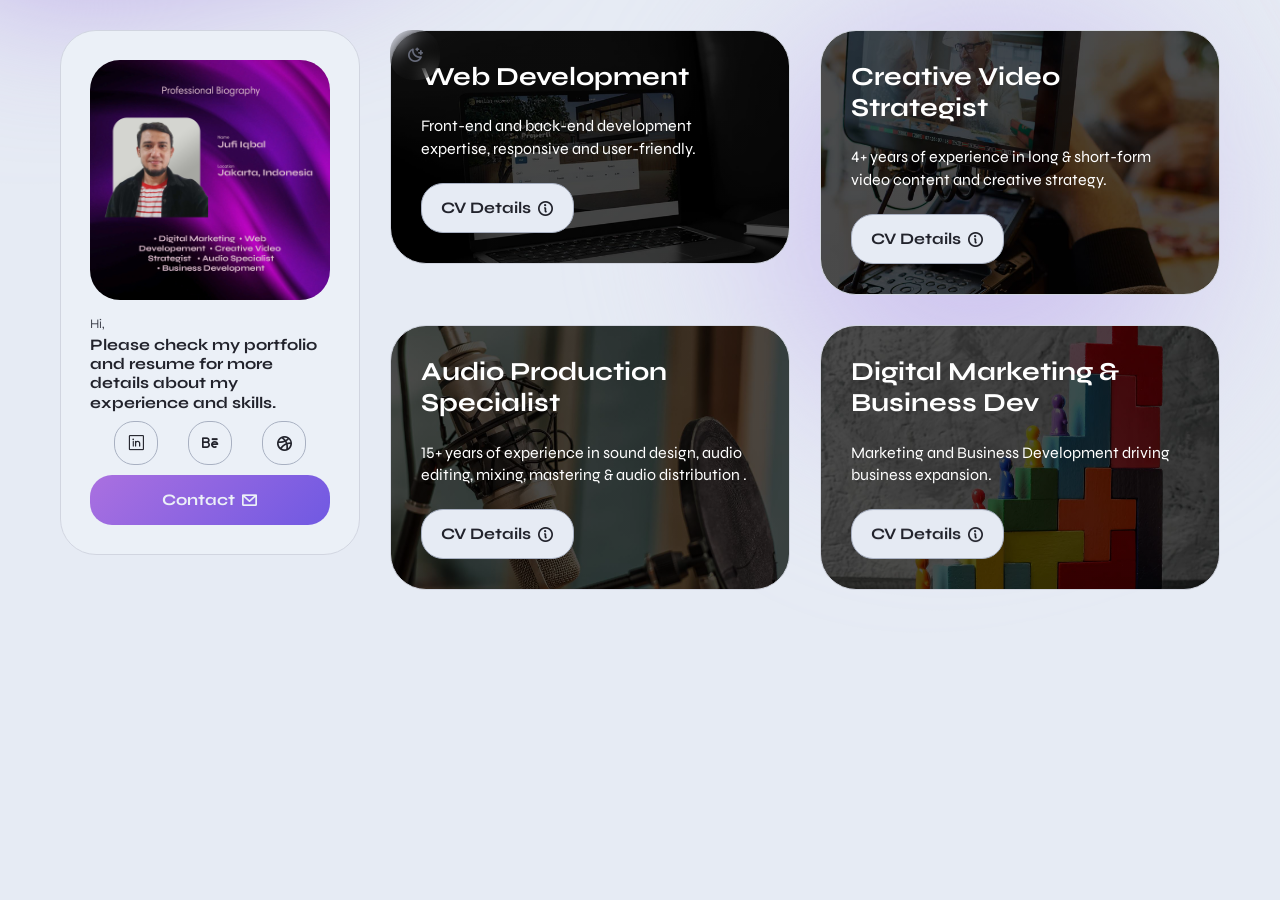
==== commit aac9460e: "Revisi tampilan portfolio section -2" ====
--- a/index.html
+++ b/index.html
@@ -150,7 +150,7 @@
                       background-position: center; 
                       background-repeat: no-repeat;">
                     <div class="cards__descr">
-                      <h4 class="cards__title animate-in-up" style="color:#ffffff;">Web Development Specialist</h4>
+                      <h4 class="cards__title animate-in-up" style="color:#ffffff;">Web Development</h4>
                       <p class="small cards__text animate-in-up" style="color:#ffffff; font-size: 16px;" >Front-end and back-end development expertise, 
                         responsive and user-friendly. 
                       </p>
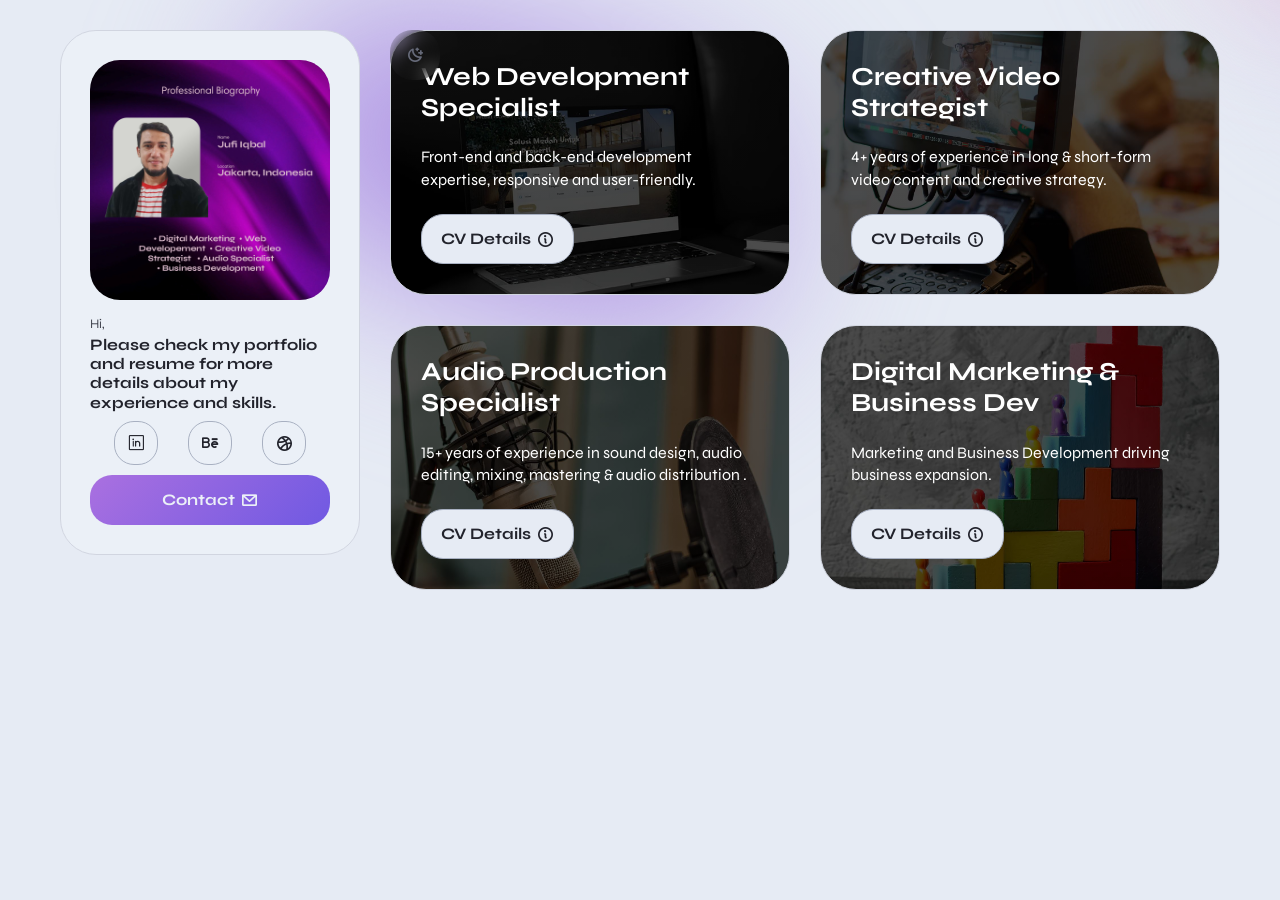
==== commit a70cf019: "fix layout and optimize CSS" ====
--- a/index.html
+++ b/index.html
@@ -150,7 +150,7 @@
                       background-position: center; 
                       background-repeat: no-repeat;">
                     <div class="cards__descr">
-                      <h4 class="cards__title animate-in-up" style="color:#ffffff;">Web Development</h4>
+                      <h4 class="cards__title animate-in-up" style="color:#ffffff;">Web Development Specialist</h4>
                       <p class="small cards__text animate-in-up" style="color:#ffffff; font-size: 16px;" >Front-end and back-end development expertise, 
                         responsive and user-friendly. 
                       </p>
